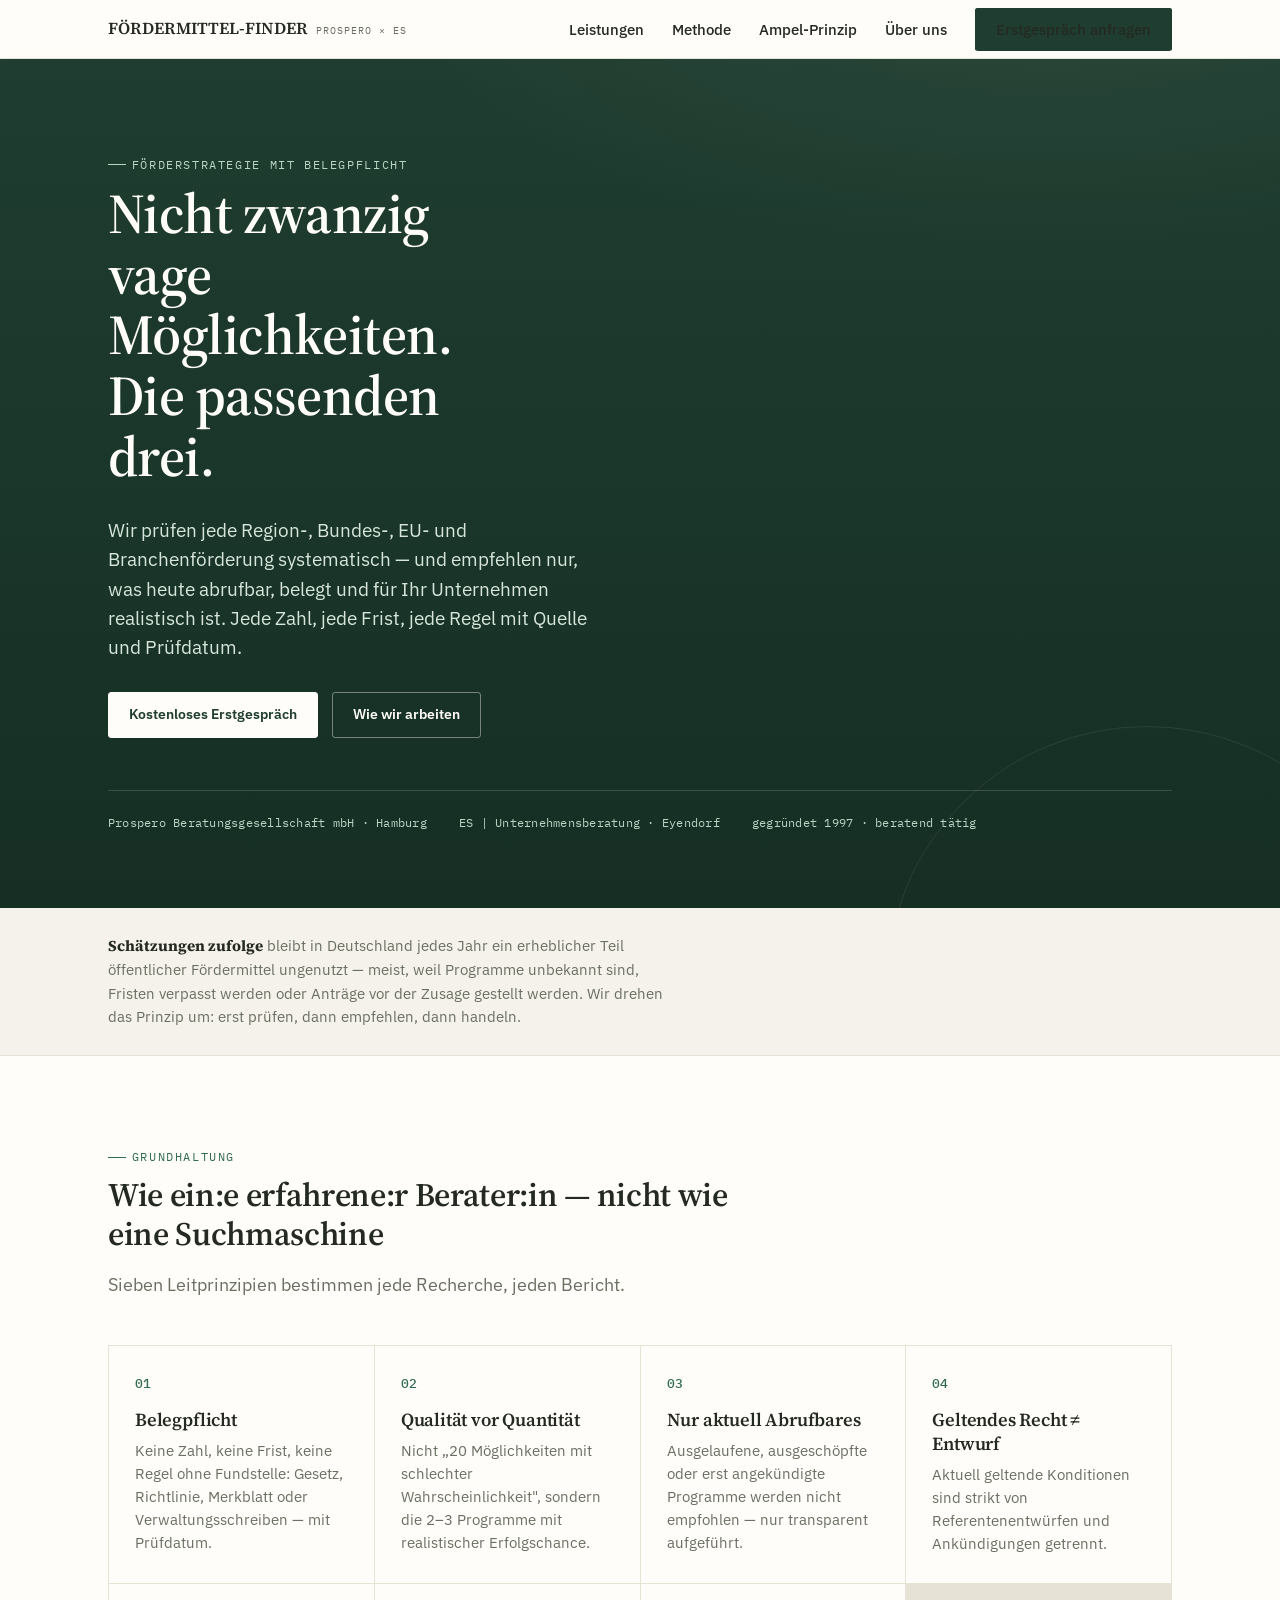
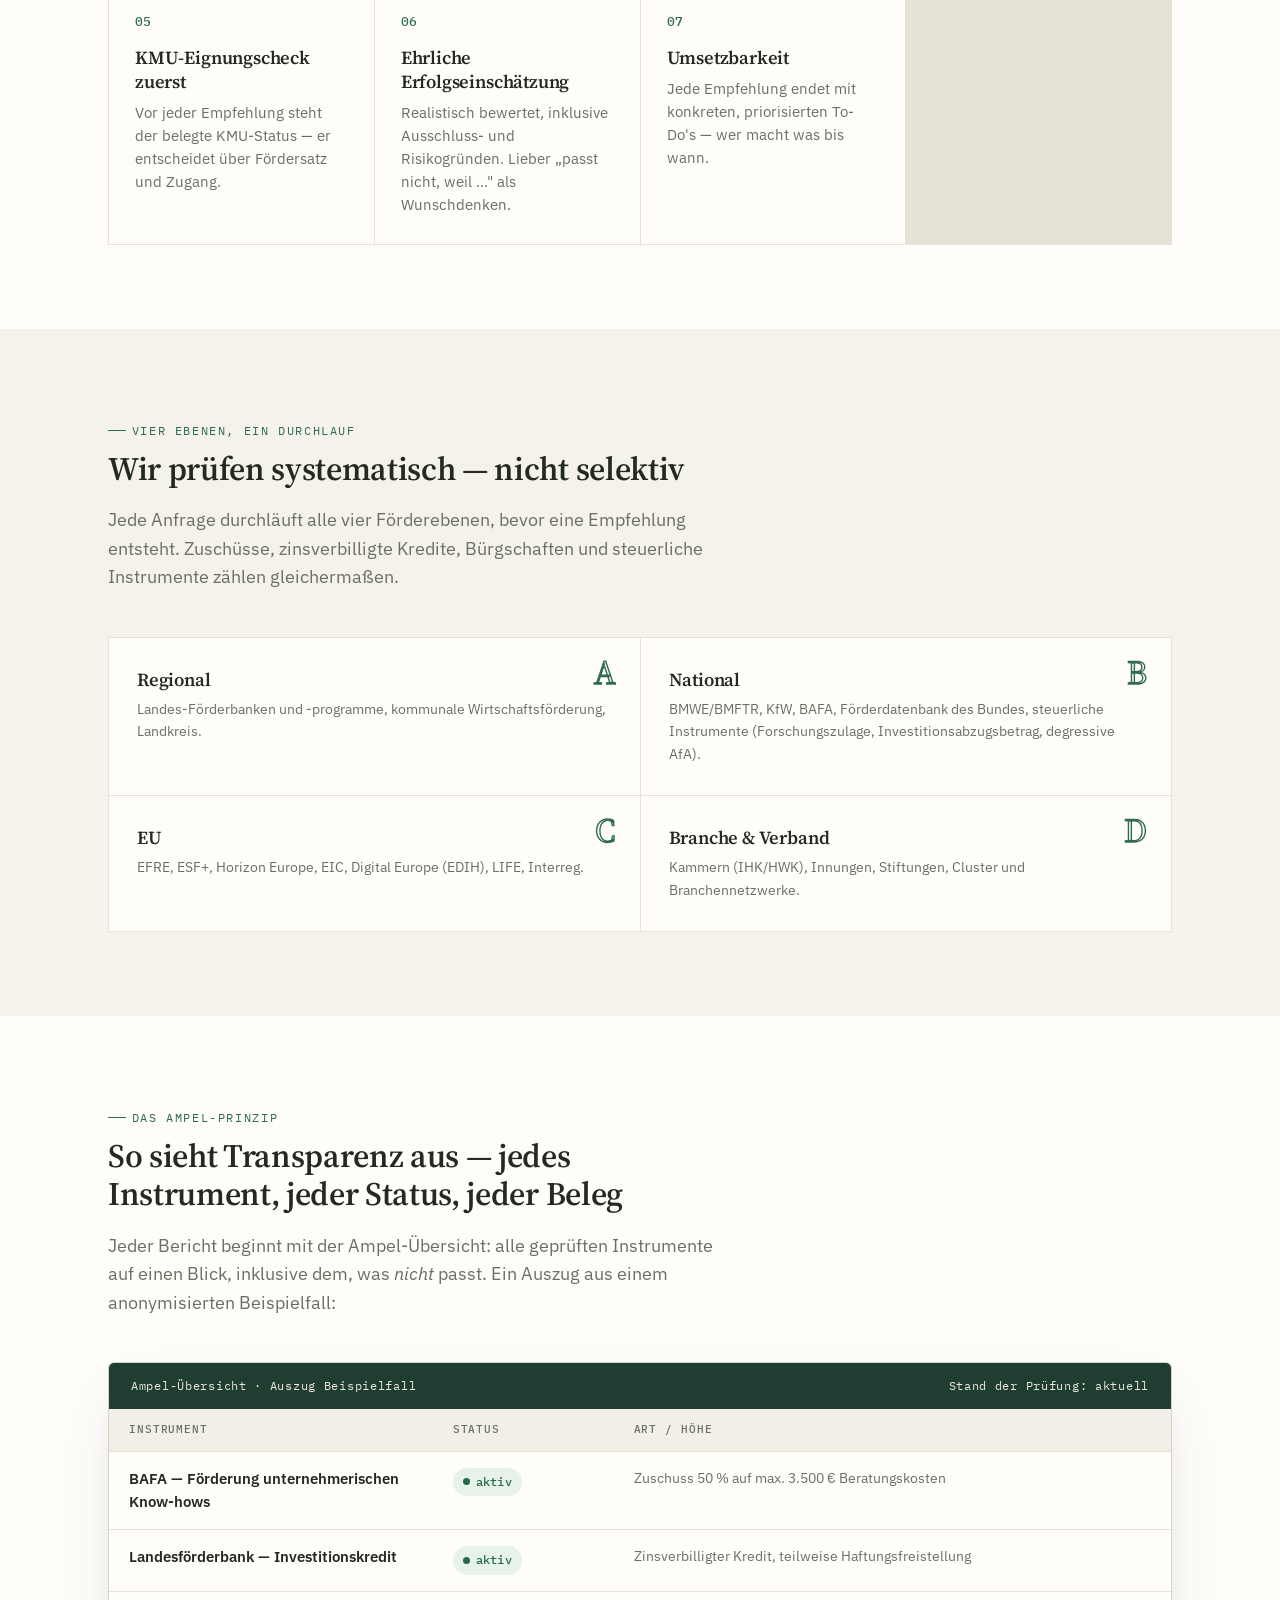
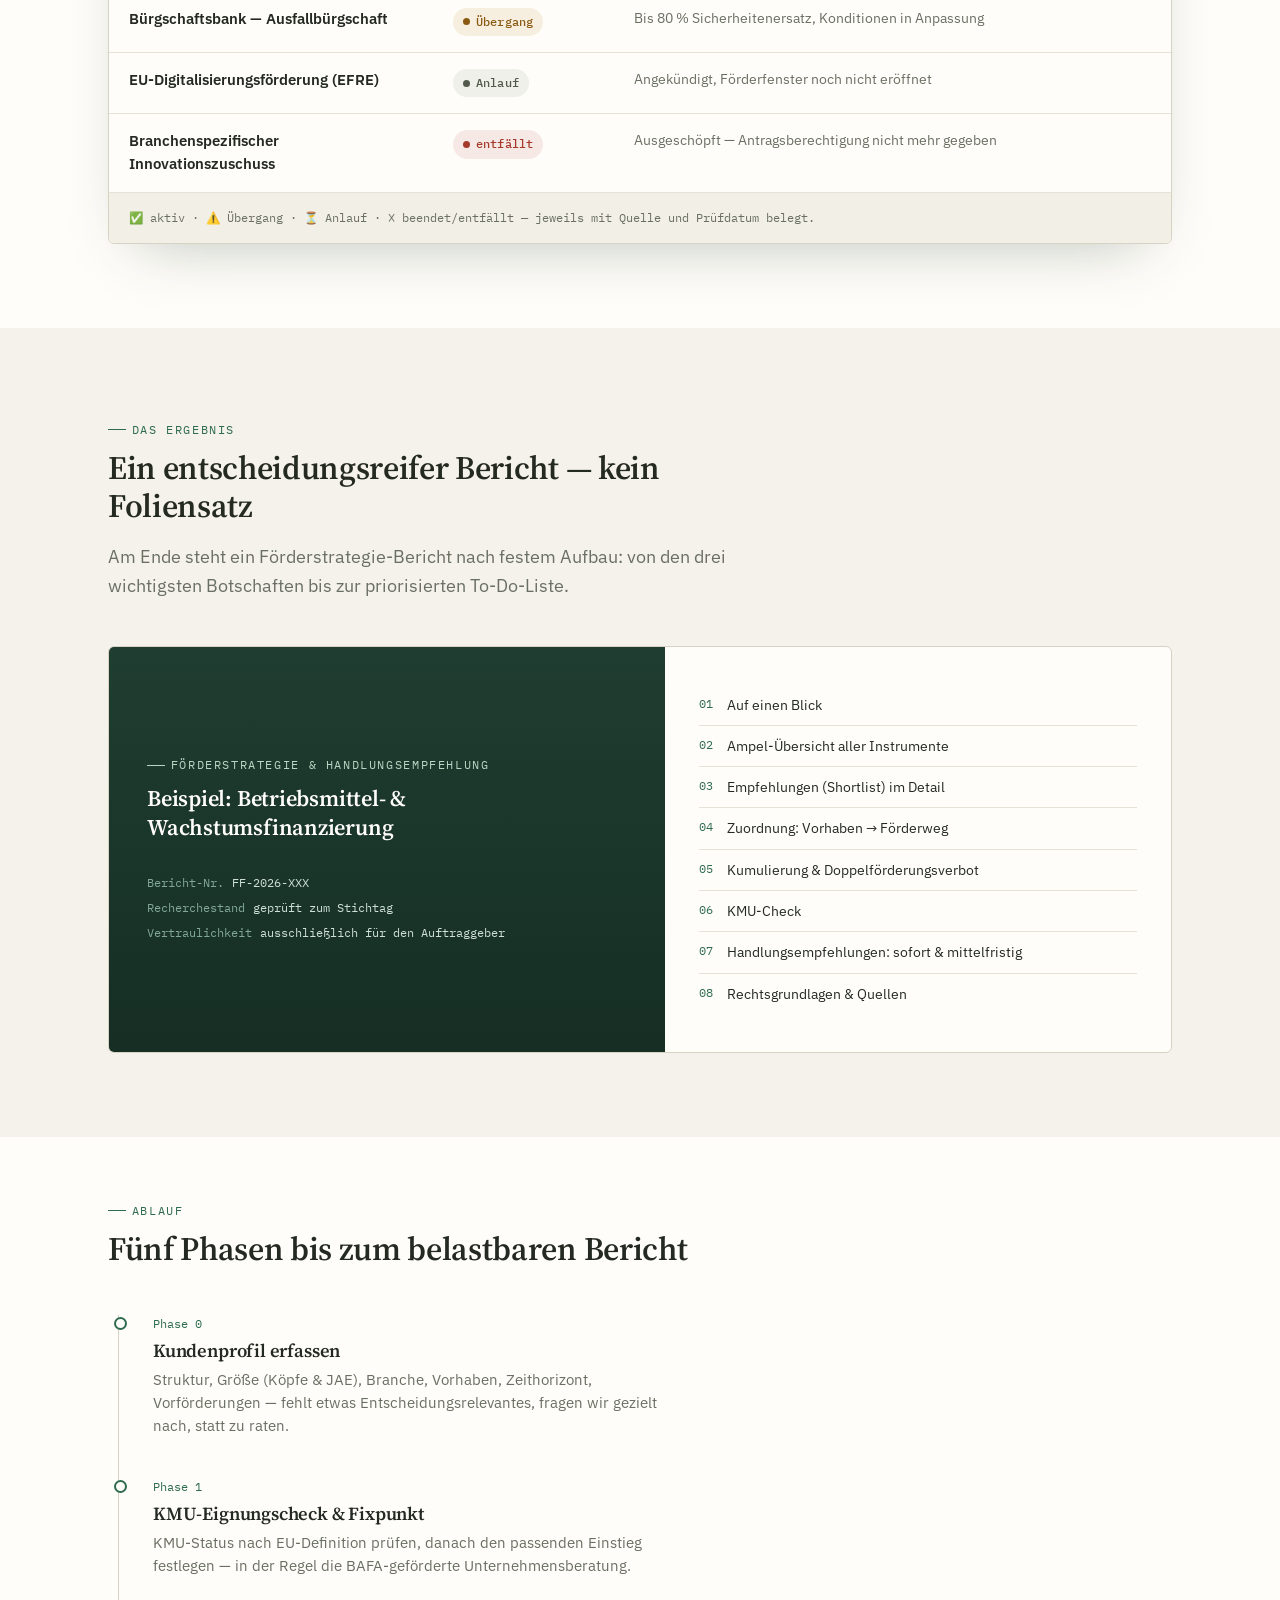
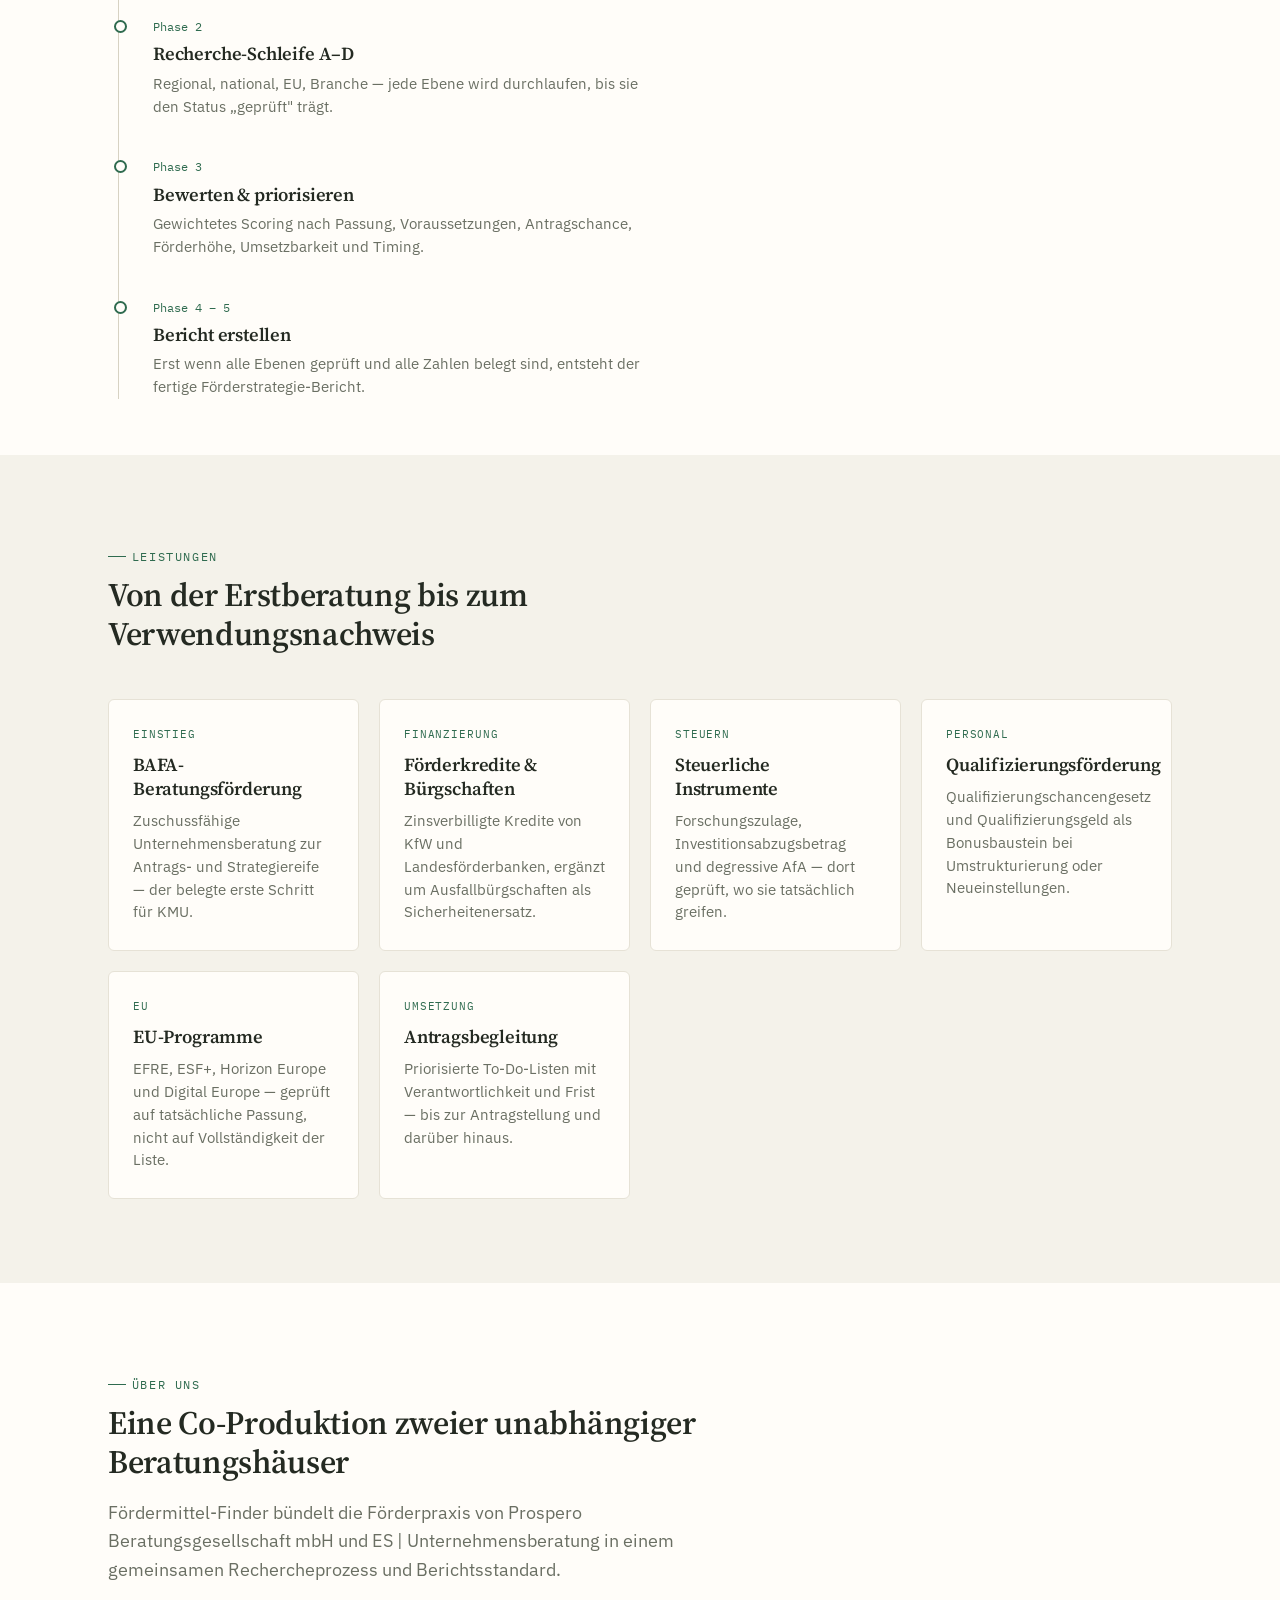
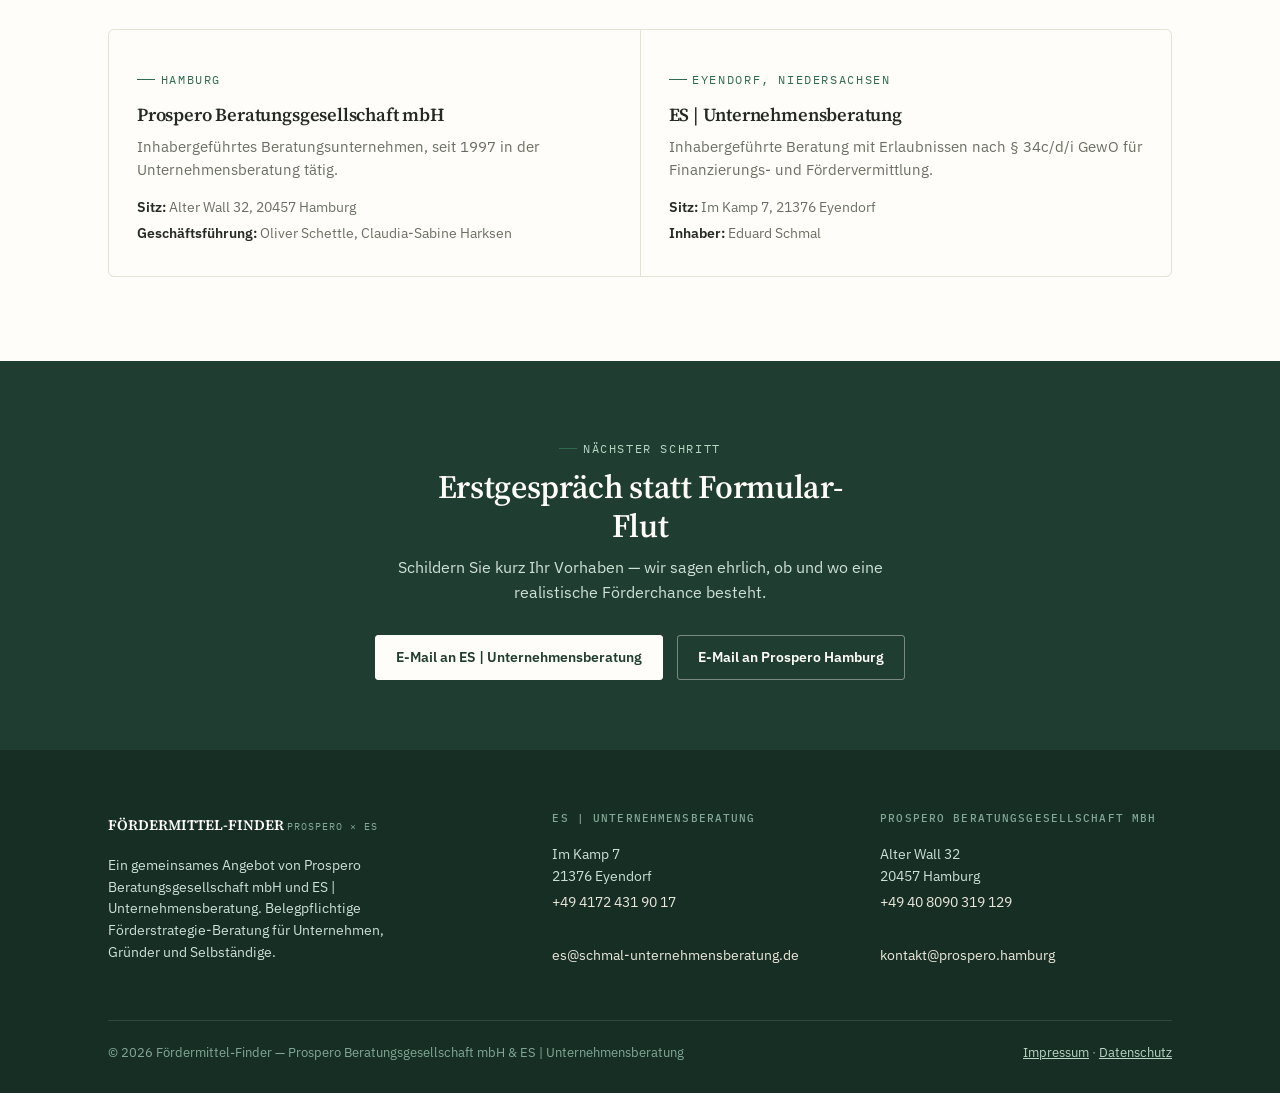
==== index.html @ d43caa78 "Homepage-Entwurf hinzufügen (index, impressum, datenschutz) Statische Seite im Grün-Creme-Look der B" ====
<!doctype html>
<html lang="de">
<head>
<meta charset="utf-8">
<meta name="viewport" content="width=device-width, initial-scale=1">
<title>Fördermittel-Finder — Nicht zwanzig vage Möglichkeiten. Die passenden drei.</title>
<meta name="description" content="Fördermittel-Finder: belegpflichtige Förderstrategie-Beratung für Unternehmen, Gründer und Selbständige. Ein gemeinsames Angebot von Prospero Beratungsgesellschaft mbH und ES | Unternehmensberatung.">
<link rel="stylesheet" href="styles.css">
</head>
<body>

<header class="site">
  <nav class="nav">
    <a class="brand" href="#top">FÖRDERMITTEL-FINDER <small>Prospero × ES</small></a>
    <input type="checkbox" id="navcheck">
    <label class="navtoggle" for="navcheck" aria-label="Menü öffnen"><span></span></label>
    <ul class="navlinks">
      <li><a href="#leistungen">Leistungen</a></li>
      <li><a href="#methode">Methode</a></li>
      <li><a href="#ampel">Ampel-Prinzip</a></li>
      <li><a href="#kooperation">Über uns</a></li>
      <li><a class="cta" href="#kontakt">Erstgespräch anfragen</a></li>
    </ul>
  </nav>
</header>

<main id="top">

  <section class="hero">
    <div class="wrap">
      <span class="eyebrow">Förderstrategie mit Belegpflicht</span>
      <h1>Nicht zwanzig vage Möglichkeiten. Die passenden drei.</h1>
      <p class="lede">Wir prüfen jede Region-, Bundes-, EU- und Branchenförderung systematisch —
        und empfehlen nur, was heute abrufbar, belegt und für Ihr Unternehmen realistisch ist.
        Jede Zahl, jede Frist, jede Regel mit Quelle und Prüfdatum.</p>
      <div class="hero-ctas">
        <a class="cta light" href="#kontakt">Kostenloses Erstgespräch</a>
        <a class="cta outline" href="#methode">Wie wir arbeiten</a>
      </div>
      <div class="hero-provenance">
        <span>Prospero Beratungsgesellschaft mbH · Hamburg</span>
        <span>ES | Unternehmensberatung · Eyendorf</span>
        <span>gegründet 1997 · beratend tätig</span>
      </div>
    </div>
  </section>

  <div class="statstrip">
    <div class="wrap">
      <p><strong>Schätzungen zufolge</strong> bleibt in Deutschland jedes Jahr ein erheblicher Teil
        öffentlicher Fördermittel ungenutzt — meist, weil Programme unbekannt sind, Fristen verpasst
        werden oder Anträge vor der Zusage gestellt werden. Wir drehen das Prinzip um: erst prüfen,
        dann empfehlen, dann handeln.</p>
    </div>
  </div>

  <!-- ===== Methode / Belegpflicht-Prinzipien ===== -->
  <section id="methode">
    <div class="wrap">
      <div class="section-head reveal">
        <span class="eyebrow">Grundhaltung</span>
        <h2>Wie ein:e erfahrene:r Berater:in — nicht wie eine Suchmaschine</h2>
        <p class="lede">Sieben Leitprinzipien bestimmen jede Recherche, jeden Bericht.</p>
      </div>
      <div class="principles reveal">
        <div class="principle">
          <span class="num">01</span>
          <h3>Belegpflicht</h3>
          <p>Keine Zahl, keine Frist, keine Regel ohne Fundstelle: Gesetz, Richtlinie, Merkblatt
            oder Verwaltungsschreiben — mit Prüfdatum.</p>
        </div>
        <div class="principle">
          <span class="num">02</span>
          <h3>Qualität vor Quantität</h3>
          <p>Nicht „20 Möglichkeiten mit schlechter Wahrscheinlichkeit", sondern die 2–3 Programme
            mit realistischer Erfolgschance.</p>
        </div>
        <div class="principle">
          <span class="num">03</span>
          <h3>Nur aktuell Abrufbares</h3>
          <p>Ausgelaufene, ausgeschöpfte oder erst angekündigte Programme werden nicht empfohlen —
            nur transparent aufgeführt.</p>
        </div>
        <div class="principle">
          <span class="num">04</span>
          <h3>Geltendes Recht ≠ Entwurf</h3>
          <p>Aktuell geltende Konditionen sind strikt von Referentenentwürfen und Ankündigungen
            getrennt.</p>
        </div>
        <div class="principle">
          <span class="num">05</span>
          <h3>KMU-Eignungscheck zuerst</h3>
          <p>Vor jeder Empfehlung steht der belegte KMU-Status — er entscheidet über Fördersatz
            und Zugang.</p>
        </div>
        <div class="principle">
          <span class="num">06</span>
          <h3>Ehrliche Erfolgseinschätzung</h3>
          <p>Realistisch bewertet, inklusive Ausschluss- und Risikogründen. Lieber „passt nicht,
            weil …" als Wunschdenken.</p>
        </div>
        <div class="principle">
          <span class="num">07</span>
          <h3>Umsetzbarkeit</h3>
          <p>Jede Empfehlung endet mit konkreten, priorisierten To-Do's — wer macht was bis wann.</p>
        </div>
      </div>
    </div>
  </section>

  <!-- ===== Förderebenen ===== -->
  <section class="alt">
    <div class="wrap">
      <div class="section-head reveal">
        <span class="eyebrow">Vier Ebenen, ein Durchlauf</span>
        <h2>Wir prüfen systematisch — nicht selektiv</h2>
        <p class="lede">Jede Anfrage durchläuft alle vier Förderebenen, bevor eine Empfehlung
          entsteht. Zuschüsse, zinsverbilligte Kredite, Bürgschaften und steuerliche Instrumente
          zählen gleichermaßen.</p>
      </div>
      <div class="ebenen reveal">
        <div class="ebene">
          <span class="letter">A</span>
          <h3>Regional</h3>
          <p>Landes-Förderbanken und -programme, kommunale Wirtschaftsförderung, Landkreis.</p>
        </div>
        <div class="ebene">
          <span class="letter">B</span>
          <h3>National</h3>
          <p>BMWE/BMFTR, KfW, BAFA, Förderdatenbank des Bundes, steuerliche Instrumente
            (Forschungszulage, Investitionsabzugsbetrag, degressive AfA).</p>
        </div>
        <div class="ebene">
          <span class="letter">C</span>
          <h3>EU</h3>
          <p>EFRE, ESF+, Horizon Europe, EIC, Digital Europe (EDIH), LIFE, Interreg.</p>
        </div>
        <div class="ebene">
          <span class="letter">D</span>
          <h3>Branche &amp; Verband</h3>
          <p>Kammern (IHK/HWK), Innungen, Stiftungen, Cluster und Branchennetzwerke.</p>
        </div>
      </div>
    </div>
  </section>

  <!-- ===== Ampel-Prinzip (Signature) ===== -->
  <section id="ampel">
    <div class="wrap">
      <div class="section-head reveal">
        <span class="eyebrow">Das Ampel-Prinzip</span>
        <h2>So sieht Transparenz aus — jedes Instrument, jeder Status, jeder Beleg</h2>
        <p class="lede">Jeder Bericht beginnt mit der Ampel-Übersicht: alle geprüften Instrumente
          auf einen Blick, inklusive dem, was <em>nicht</em> passt. Ein Auszug aus einem
          anonymisierten Beispielfall:</p>
      </div>

      <div class="ampel-frame reveal">
        <div class="ampel-bar">
          <span>Ampel-Übersicht · Auszug Beispielfall</span>
          <span>Stand der Prüfung: aktuell</span>
        </div>
        <table class="ampel">
          <thead>
            <tr><th>Instrument</th><th>Status</th><th>Art / Höhe</th></tr>
          </thead>
          <tbody>
            <tr>
              <td class="instr">BAFA — Förderung unternehmerischen Know-hows</td>
              <td><span class="status ok">aktiv</span></td>
              <td class="art">Zuschuss 50 % auf max. 3.500 € Beratungskosten</td>
            </tr>
            <tr>
              <td class="instr">Landesförderbank — Investitionskredit</td>
              <td><span class="status ok">aktiv</span></td>
              <td class="art">Zinsverbilligter Kredit, teilweise Haftungsfreistellung</td>
            </tr>
            <tr>
              <td class="instr">Bürgschaftsbank — Ausfallbürgschaft</td>
              <td><span class="status warn">Übergang</span></td>
              <td class="art">Bis 80 % Sicherheitenersatz, Konditionen in Anpassung</td>
            </tr>
            <tr>
              <td class="instr">EU-Digitalisierungsförderung (EFRE)</td>
              <td><span class="status wait">Anlauf</span></td>
              <td class="art">Angekündigt, Förderfenster noch nicht eröffnet</td>
            </tr>
            <tr>
              <td class="instr">Branchenspezifischer Innovationszuschuss</td>
              <td><span class="status no">entfällt</span></td>
              <td class="art">Ausgeschöpft — Antragsberechtigung nicht mehr gegeben</td>
            </tr>
          </tbody>
        </table>
        <div class="ampel-foot">✅ aktiv · ⚠️ Übergang · ⏳ Anlauf · ❌ beendet/entfällt — jeweils mit Quelle und Prüfdatum belegt.</div>
      </div>
    </div>
  </section>

  <!-- ===== Bericht Preview ===== -->
  <section class="alt">
    <div class="wrap">
      <div class="section-head reveal">
        <span class="eyebrow">Das Ergebnis</span>
        <h2>Ein entscheidungsreifer Bericht — kein Foliensatz</h2>
        <p class="lede">Am Ende steht ein Förderstrategie-Bericht nach festem Aufbau: von den drei
          wichtigsten Botschaften bis zur priorisierten To-Do-Liste.</p>
      </div>
      <div class="report-preview reveal">
        <div class="report-deckblatt">
          <span class="eyebrow">Förderstrategie &amp; Handlungsempfehlung</span>
          <h3>Beispiel: Betriebsmittel- &amp; Wachstumsfinanzierung</h3>
          <div class="report-meta">
            <div><span>Bericht-Nr.</span>FF-2026-XXX</div>
            <div><span>Recherchestand</span>geprüft zum Stichtag</div>
            <div><span>Vertraulichkeit</span>ausschließlich für den Auftraggeber</div>
          </div>
        </div>
        <div class="report-toc">
          <ol>
            <li>Auf einen Blick</li>
            <li>Ampel-Übersicht aller Instrumente</li>
            <li>Empfehlungen (Shortlist) im Detail</li>
            <li>Zuordnung: Vorhaben → Förderweg</li>
            <li>Kumulierung &amp; Doppelförderungsverbot</li>
            <li>KMU-Check</li>
            <li>Handlungsempfehlungen: sofort &amp; mittelfristig</li>
            <li>Rechtsgrundlagen &amp; Quellen</li>
          </ol>
        </div>
      </div>
    </div>
  </section>

  <!-- ===== Prozess ===== -->
  <section class="tight">
    <div class="wrap">
      <div class="section-head reveal">
        <span class="eyebrow">Ablauf</span>
        <h2>Fünf Phasen bis zum belastbaren Bericht</h2>
      </div>
      <div class="timeline reveal">
        <div class="tl-step">
          <span class="num">Phase 0</span>
          <h3>Kundenprofil erfassen</h3>
          <p>Struktur, Größe (Köpfe &amp; JAE), Branche, Vorhaben, Zeithorizont, Vorförderungen —
            fehlt etwas Entscheidungsrelevantes, fragen wir gezielt nach, statt zu raten.</p>
        </div>
        <div class="tl-step">
          <span class="num">Phase 1</span>
          <h3>KMU-Eignungscheck &amp; Fixpunkt</h3>
          <p>KMU-Status nach EU-Definition prüfen, danach den passenden Einstieg festlegen —
            in der Regel die BAFA-geförderte Unternehmensberatung.</p>
        </div>
        <div class="tl-step">
          <span class="num">Phase 2</span>
          <h3>Recherche-Schleife A–D</h3>
          <p>Regional, national, EU, Branche — jede Ebene wird durchlaufen, bis sie den Status
            „geprüft" trägt.</p>
        </div>
        <div class="tl-step">
          <span class="num">Phase 3</span>
          <h3>Bewerten &amp; priorisieren</h3>
          <p>Gewichtetes Scoring nach Passung, Voraussetzungen, Antragschance, Förderhöhe,
            Umsetzbarkeit und Timing.</p>
        </div>
        <div class="tl-step">
          <span class="num">Phase 4 – 5</span>
          <h3>Bericht erstellen</h3>
          <p>Erst wenn alle Ebenen geprüft und alle Zahlen belegt sind, entsteht der fertige
            Förderstrategie-Bericht.</p>
        </div>
      </div>
    </div>
  </section>

  <!-- ===== Leistungen ===== -->
  <section id="leistungen" class="alt">
    <div class="wrap">
      <div class="section-head reveal">
        <span class="eyebrow">Leistungen</span>
        <h2>Von der Erstberatung bis zum Verwendungsnachweis</h2>
      </div>
      <div class="cards reveal">
        <div class="card">
          <span class="tag">Einstieg</span>
          <h3>BAFA-Beratungsförderung</h3>
          <p>Zuschussfähige Unternehmensberatung zur Antrags- und Strategiereife — der belegte
            erste Schritt für KMU.</p>
        </div>
        <div class="card">
          <span class="tag">Finanzierung</span>
          <h3>Förderkredite &amp; Bürgschaften</h3>
          <p>Zinsverbilligte Kredite von KfW und Landesförderbanken, ergänzt um Ausfallbürgschaften
            als Sicherheitenersatz.</p>
        </div>
        <div class="card">
          <span class="tag">Steuern</span>
          <h3>Steuerliche Instrumente</h3>
          <p>Forschungszulage, Investitionsabzugsbetrag und degressive AfA — dort geprüft, wo sie
            tatsächlich greifen.</p>
        </div>
        <div class="card">
          <span class="tag">Personal</span>
          <h3>Qualifizierungsförderung</h3>
          <p>Qualifizierungschancengesetz und Qualifizierungsgeld als Bonusbaustein bei
            Umstrukturierung oder Neueinstellungen.</p>
        </div>
        <div class="card">
          <span class="tag">EU</span>
          <h3>EU-Programme</h3>
          <p>EFRE, ESF+, Horizon Europe und Digital Europe — geprüft auf tatsächliche Passung,
            nicht auf Vollständigkeit der Liste.</p>
        </div>
        <div class="card">
          <span class="tag">Umsetzung</span>
          <h3>Antragsbegleitung</h3>
          <p>Priorisierte To-Do-Listen mit Verantwortlichkeit und Frist — bis zur Antragstellung
            und darüber hinaus.</p>
        </div>
      </div>
    </div>
  </section>

  <!-- ===== Kooperation ===== -->
  <section id="kooperation">
    <div class="wrap">
      <div class="section-head reveal">
        <span class="eyebrow">Über uns</span>
        <h2>Eine Co-Produktion zweier unabhängiger Beratungshäuser</h2>
        <p class="lede">Fördermittel-Finder bündelt die Förderpraxis von Prospero
          Beratungsgesellschaft mbH und ES | Unternehmensberatung in einem gemeinsamen
          Rechercheprozess und Berichtsstandard.</p>
      </div>
      <div class="partners reveal">
        <div class="partner">
          <span class="eyebrow">Hamburg</span>
          <h3>Prospero Beratungsgesellschaft mbH</h3>
          <p>Inhabergeführtes Beratungsunternehmen, seit 1997 in der Unternehmensberatung tätig.</p>
          <dl>
            <div><dt>Sitz:</dt> <dd>Alter Wall 32, 20457 Hamburg</dd></div>
            <div><dt>Geschäftsführung:</dt> <dd>Oliver Schettle, Claudia-Sabine Harksen</dd></div>
          </dl>
        </div>
        <div class="partner">
          <span class="eyebrow">Eyendorf, Niedersachsen</span>
          <h3>ES | Unternehmensberatung</h3>
          <p>Inhabergeführte Beratung mit Erlaubnissen nach § 34c/d/i GewO für
            Finanzierungs- und Fördervermittlung.</p>
          <dl>
            <div><dt>Sitz:</dt> <dd>Im Kamp 7, 21376 Eyendorf</dd></div>
            <div><dt>Inhaber:</dt> <dd>Eduard Schmal</dd></div>
          </dl>
        </div>
      </div>
    </div>
  </section>

  <section class="ctaband" id="kontakt">
    <div class="wrap">
      <span class="eyebrow" style="color:#B9D6C4">Nächster Schritt</span>
      <h2>Erstgespräch statt Formular-Flut</h2>
      <p>Schildern Sie kurz Ihr Vorhaben — wir sagen ehrlich, ob und wo eine realistische
        Förderchance besteht.</p>
      <div class="hero-ctas">
        <a class="cta light" href="mailto:es@schmal-unternehmensberatung.de">E-Mail an ES | Unternehmensberatung</a>
        <a class="cta outline" href="mailto:kontakt@prospero.hamburg">E-Mail an Prospero Hamburg</a>
      </div>
    </div>
  </section>

</main>

<footer class="site">
  <div class="wrap">
    <div class="footgrid">
      <div>
        <a class="brand" href="#top">FÖRDERMITTEL-FINDER <small>Prospero × ES</small></a>
        <p style="margin-top:14px; max-width:38ch">Ein gemeinsames Angebot von Prospero
          Beratungsgesellschaft mbH und ES | Unternehmensberatung. Belegpflichtige
          Förderstrategie-Beratung für Unternehmen, Gründer und Selbständige.</p>
      </div>
      <div>
        <h4>ES | Unternehmensberatung</h4>
        <address>
          Im Kamp 7<br>21376 Eyendorf<br>
          <a href="tel:+4941724319017">+49 4172 431 90 17</a><br>
          <a href="mailto:es@schmal-unternehmensberatung.de">es@schmal-unternehmensberatung.de</a>
        </address>
      </div>
      <div>
        <h4>Prospero Beratungsgesellschaft mbH</h4>
        <address>
          Alter Wall 32<br>20457 Hamburg<br>
          <a href="tel:+494080903190129">+49 40 8090 319 129</a><br>
          <a href="mailto:kontakt@prospero.hamburg">kontakt@prospero.hamburg</a>
        </address>
      </div>
    </div>
    <div class="footbottom">
      <span>© <span id="year"></span> Fördermittel-Finder — Prospero Beratungsgesellschaft mbH &amp; ES | Unternehmensberatung</span>
      <span><a href="impressum.html">Impressum</a> · <a href="datenschutz.html">Datenschutz</a></span>
    </div>
  </div>
</footer>

<script>
  document.getElementById('year').textContent = new Date().getFullYear();
  const io = new IntersectionObserver((entries)=>{
    entries.forEach(e=>{ if(e.isIntersecting){ e.target.classList.add('in'); io.unobserve(e.target);} });
  }, {threshold:0.12});
  document.querySelectorAll('.reveal').forEach(el=>io.observe(el));
  document.querySelectorAll('.navlinks a').forEach(a=>a.addEventListener('click',()=>{
    document.getElementById('navcheck').checked = false;
  }));
</script>
</body>
</html>
---- styles.css ----
/* Fördermittel-Finder — gemeinsames Angebot von Prospero Beratungsgesellschaft mbH & ES | Unternehmensberatung */

@import url('https://fonts.googleapis.com/css2?family=Source+Serif+4:opsz,wght@8..60,400;8..60,500;8..60,600;8..60,700&family=IBM+Plex+Sans:wght@400;500;600&family=IBM+Plex+Mono:wght@400;500&display=swap');

:root{
  --hero:#1F3D30;
  --hero-dark:#162E24;
  --green:#2F6B4F;
  --green-deep:#204A37;
  --ink:#242A22;
  --muted:#6A6F63;
  --cream:#F4F2EA;
  --lightgreen:#E7F1EA;
  --headrow:#F1EFE6;
  --line:#E6E2D6;
  --line-strong:#D7D2C3;
  --white:#FFFDF9;

  --ok-bg:#E6F2EA;    --ok-ink:#256A45;
  --warn-bg:#F6EFDF;  --warn-ink:#8A5A12;
  --wait-bg:#EEF0E9;  --wait-ink:#525A4D;
  --no-bg:#F6E9E5;    --no-ink:#A53A2B;

  --serif:'Source Serif 4', Georgia, serif;
  --sans:'IBM Plex Sans', -apple-system, Segoe UI, sans-serif;
  --mono:'IBM Plex Mono', 'SF Mono', monospace;

  --maxw:1120px;
}

*{box-sizing:border-box}
html{scroll-behavior:smooth}
@media (prefers-reduced-motion: reduce){
  html{scroll-behavior:auto}
  *{animation-duration:0.01ms !important; animation-iteration-count:1 !important; transition-duration:0.01ms !important;}
}

body{
  margin:0;
  font-family:var(--sans);
  color:var(--ink);
  background:var(--white);
  -webkit-font-smoothing:antialiased;
  line-height:1.55;
}

a{color:var(--green-deep)}
a:focus-visible, button:focus-visible, input:focus-visible, textarea:focus-visible, summary:focus-visible{
  outline:2px solid var(--green);
  outline-offset:3px;
}

img{max-width:100%; display:block}

.wrap{max-width:var(--maxw); margin:0 auto; padding:0 28px}

h1,h2,h3{font-family:var(--serif); color:var(--ink); font-weight:600; margin:0 0 .5em; letter-spacing:-0.01em}
h1{font-size:clamp(2.1rem, 4.4vw, 3.6rem); line-height:1.08; font-weight:600}
h2{font-size:clamp(1.5rem, 2.6vw, 2.05rem); line-height:1.18}
h3{font-size:1.15rem; line-height:1.3}
p{margin:0 0 1em}
.lede{font-size:1.15rem; color:var(--muted)}

.eyebrow{
  font-family:var(--mono);
  font-size:.72rem;
  letter-spacing:.14em;
  text-transform:uppercase;
  color:var(--green);
  display:inline-flex;
  align-items:center;
  gap:.5em;
  margin-bottom:.9em;
}
.eyebrow::before{content:""; width:18px; height:1px; background:var(--green)}

/* ---------- Header ---------- */
header.site{
  position:sticky; top:0; z-index:40;
  background:rgba(255,253,249,.92);
  backdrop-filter:saturate(140%) blur(6px);
  border-bottom:1px solid var(--line);
}
.nav{
  display:flex; align-items:center; justify-content:space-between;
  padding:16px 28px;
  max-width:var(--maxw); margin:0 auto;
}
.brand{
  font-family:var(--serif); font-weight:600; font-size:1.05rem;
  color:var(--ink); text-decoration:none;
  display:flex; align-items:baseline; gap:.5em;
}
.brand small{
  font-family:var(--mono); font-size:.62rem; letter-spacing:.1em;
  color:var(--muted); text-transform:uppercase; font-weight:400;
}
.navlinks{display:flex; align-items:center; gap:28px; list-style:none; margin:0; padding:0}
.navlinks a{
  color:var(--ink); text-decoration:none; font-size:.92rem; font-weight:500;
  border-bottom:1px solid transparent;
}
.navlinks a:hover{border-bottom-color:var(--green)}
.cta{
  background:var(--hero); color:var(--white); text-decoration:none;
  font-size:.88rem; font-weight:600; padding:11px 20px; border-radius:3px;
  border:1px solid var(--hero); white-space:nowrap;
  transition:background .15s ease, transform .15s ease;
}
.cta:hover{background:var(--green-deep); transform:translateY(-1px)}
.cta.ghost{background:transparent; color:var(--hero)}
.cta.ghost:hover{background:var(--hero); color:var(--white)}

.navtoggle{display:none}
#navcheck{display:none}

@media (max-width:860px){
  .navlinks{
    position:fixed; inset:64px 0 auto 0; background:var(--white);
    flex-direction:column; align-items:flex-start; gap:0;
    border-bottom:1px solid var(--line);
    transform:translateY(-8px); opacity:0; pointer-events:none;
    transition:opacity .18s ease, transform .18s ease;
  }
  .navlinks a{padding:16px 28px; width:100%; border-bottom:1px solid var(--line)}
  .navlinks .cta{margin:16px 28px}
  #navcheck:checked ~ .navlinks{transform:translateY(0); opacity:1; pointer-events:auto}
  .navtoggle{
    display:block; background:none; border:1px solid var(--line-strong);
    border-radius:3px; padding:8px 11px; cursor:pointer;
  }
  .navtoggle span, .navtoggle span::before, .navtoggle span::after{
    content:""; display:block; width:18px; height:2px; background:var(--ink); position:relative;
  }
  .navtoggle span::before{position:absolute; top:-6px}
  .navtoggle span::after{position:absolute; top:6px}
}
@media (min-width:861px){ .navtoggle{display:none} }

/* ---------- Hero ---------- */
.hero{
  background:
    radial-gradient(1100px 480px at 82% -10%, rgba(255,255,255,.05), transparent 60%),
    linear-gradient(180deg, var(--hero) 0%, var(--hero-dark) 100%);
  color:var(--white);
  padding:88px 0 76px;
  position:relative;
  overflow:hidden;
}
.hero::after{
  content:"";
  position:absolute; inset:auto -10% -40% auto;
  width:520px; height:520px;
  border:1px solid rgba(255,255,255,.08);
  border-radius:50%;
}
.hero .wrap{position:relative}
.hero .eyebrow{color:#B9D6C4}
.hero .eyebrow::before{background:#B9D6C4}
.hero h1{color:var(--white); max-width:15ch}
.hero .lede{color:#D7E6DB; max-width:46ch; font-size:1.18rem}
.hero-ctas{display:flex; gap:14px; margin-top:30px; flex-wrap:wrap}
.hero-ctas .cta.light{background:var(--white); color:var(--hero); border-color:var(--white)}
.hero-ctas .cta.light:hover{background:#EFEAE0}
.hero-ctas .cta.outline{background:transparent; color:var(--white); border-color:rgba(255,255,255,.4)}
.hero-ctas .cta.outline:hover{background:rgba(255,255,255,.08)}

.hero-provenance{
  margin-top:52px; padding-top:22px; border-top:1px solid rgba(255,255,255,.16);
  display:flex; gap:32px; flex-wrap:wrap; align-items:center;
  font-family:var(--mono); font-size:.78rem; color:#B9D6C4; letter-spacing:.02em;
}

/* stat strip */
.statstrip{
  background:var(--cream); border-bottom:1px solid var(--line);
  padding:26px 0;
}
.statstrip .wrap{display:flex; gap:40px; flex-wrap:wrap; align-items:baseline}
.statstrip p{margin:0; color:var(--muted); font-size:.95rem; max-width:62ch}
.statstrip strong{color:var(--ink); font-family:var(--serif)}

/* ---------- Section shell ---------- */
section{padding:84px 0}
section.tight{padding:56px 0}
.section-head{max-width:62ch; margin-bottom:46px}
.alt{background:var(--cream)}

/* ---------- Principles (numbered loop) ---------- */
.principles{
  display:grid; grid-template-columns:repeat(auto-fit, minmax(220px,1fr));
  gap:1px; background:var(--line); border:1px solid var(--line);
}
.principle{background:var(--white); padding:28px 26px}
.principle .num{
  font-family:var(--mono); color:var(--green); font-size:.8rem; font-weight:500;
  display:block; margin-bottom:14px;
}
.principle h3{margin-bottom:.4em}
.principle p{color:var(--muted); font-size:.93rem; margin:0}

/* ---------- Förderebenen grid ---------- */
.ebenen{display:grid; grid-template-columns:repeat(2,1fr); gap:1px; background:var(--line); border:1px solid var(--line)}
.ebene{background:var(--white); padding:30px 28px; position:relative}
.ebene .letter{
  font-family:var(--serif); font-size:2.1rem; color:var(--lightgreen);
  -webkit-text-stroke:1.4px var(--green); color:transparent;
  position:absolute; top:18px; right:24px; line-height:1;
}
.ebene h3{margin-bottom:.35em}
.ebene p{color:var(--muted); font-size:.9rem; margin:0}
@media (max-width:700px){ .ebenen{grid-template-columns:1fr} }

/* ---------- Ampel (signature) ---------- */
.ampel-frame{
  border:1px solid var(--line-strong); border-radius:6px; overflow:hidden;
  background:var(--white); box-shadow:0 24px 60px -30px rgba(31,61,48,.35);
}
.ampel-bar{
  background:var(--hero); color:#EDE8DC; padding:14px 22px;
  display:flex; justify-content:space-between; align-items:center; flex-wrap:wrap; gap:8px;
  font-family:var(--mono); font-size:.74rem; letter-spacing:.06em;
}
table.ampel{width:100%; border-collapse:collapse; font-size:.92rem}
table.ampel th{
  text-align:left; background:var(--headrow); color:var(--muted);
  font-family:var(--mono); font-size:.7rem; letter-spacing:.08em; text-transform:uppercase;
  padding:12px 20px; font-weight:500; border-bottom:1px solid var(--line);
}
table.ampel td{padding:16px 20px; border-bottom:1px solid var(--line); vertical-align:top}
table.ampel tr:last-child td{border-bottom:none}
table.ampel td.instr{font-weight:600; max-width:26ch}
table.ampel td.art{color:var(--muted); font-size:.88rem}
.status{
  display:inline-flex; align-items:center; gap:.5em;
  font-family:var(--mono); font-size:.74rem; font-weight:500; letter-spacing:.02em;
  padding:5px 10px; border-radius:20px; white-space:nowrap;
}
.status::before{content:""; width:7px; height:7px; border-radius:50%}
.status.ok{background:var(--ok-bg); color:var(--ok-ink)} .status.ok::before{background:var(--ok-ink)}
.status.warn{background:var(--warn-bg); color:var(--warn-ink)} .status.warn::before{background:var(--warn-ink)}
.status.wait{background:var(--wait-bg); color:var(--wait-ink)} .status.wait::before{background:var(--wait-ink)}
.status.no{background:var(--no-bg); color:var(--no-ink)} .status.no::before{background:var(--no-ink)}
.ampel-foot{
  padding:16px 20px; background:var(--headrow); border-top:1px solid var(--line);
  font-family:var(--mono); font-size:.72rem; color:var(--muted);
}
@media (max-width:700px){
  table.ampel, table.ampel thead, table.ampel tbody, table.ampel th, table.ampel td, table.ampel tr{display:block}
  table.ampel thead{display:none}
  table.ampel tr{border-bottom:1px solid var(--line); padding:14px 20px}
  table.ampel td{border:none; padding:4px 0}
  table.ampel td.instr{font-size:1rem}
}

/* ---------- Leistungen cards ---------- */
.cards{display:grid; grid-template-columns:repeat(auto-fit,minmax(240px,1fr)); gap:20px}
.card{
  border:1px solid var(--line); border-radius:6px; padding:26px 24px;
  background:var(--white); transition:border-color .15s ease, transform .15s ease;
}
.card:hover{border-color:var(--green); transform:translateY(-2px)}
.card h3{margin-bottom:.5em}
.card p{color:var(--muted); font-size:.92rem; margin:0}
.card .tag{
  font-family:var(--mono); font-size:.68rem; letter-spacing:.08em; text-transform:uppercase;
  color:var(--green); display:block; margin-bottom:10px;
}

/* ---------- Bericht preview (document mimicry) ---------- */
.report-preview{
  display:grid; grid-template-columns:1.1fr 1fr; gap:0;
  border:1px solid var(--line-strong); border-radius:6px; overflow:hidden;
  background:var(--white);
}
.report-deckblatt{
  background:linear-gradient(180deg, var(--hero) 0%, var(--hero-dark) 100%);
  color:var(--white); padding:44px 38px; display:flex; flex-direction:column; justify-content:center;
}
.report-deckblatt .eyebrow{color:#B9D6C4}
.report-deckblatt .eyebrow::before{background:#B9D6C4}
.report-deckblatt h3{color:var(--white); font-size:1.4rem; margin-bottom:.6em}
.report-meta{font-family:var(--mono); font-size:.76rem; color:#CFE1D6; display:grid; gap:6px; margin-top:18px}
.report-meta span{color:#83A996; margin-right:8px}
.report-toc{padding:38px 34px}
.report-toc ol{margin:0; padding:0; list-style:none; counter-reset:toc}
.report-toc li{
  counter-increment:toc; display:flex; gap:14px; padding:9px 0; border-bottom:1px solid var(--line);
  font-size:.9rem;
}
.report-toc li:last-child{border-bottom:none}
.report-toc li::before{
  content:counter(toc, decimal-leading-zero); font-family:var(--mono); color:var(--green); font-size:.78rem; flex-shrink:0;
}
@media (max-width:760px){ .report-preview{grid-template-columns:1fr} }

/* ---------- Prozess timeline ---------- */
.timeline{border-left:1px solid var(--line-strong); margin-left:10px}
.tl-step{position:relative; padding:0 0 40px 34px}
.tl-step:last-child{padding-bottom:0}
.tl-step::before{
  content:""; position:absolute; left:-5px; top:2px; width:9px; height:9px; border-radius:50%;
  background:var(--white); border:2px solid var(--green);
}
.tl-step .num{font-family:var(--mono); font-size:.74rem; color:var(--green); display:block; margin-bottom:6px}
.tl-step h3{margin-bottom:.35em}
.tl-step p{color:var(--muted); font-size:.92rem; margin:0; max-width:56ch}

/* ---------- Kooperation ---------- */
.partners{display:grid; grid-template-columns:1fr 1fr; gap:1px; background:var(--line); border:1px solid var(--line); border-radius:6px; overflow:hidden}
.partner{background:var(--white); padding:32px 28px}
.partner .eyebrow{margin-bottom:14px}
.partner h3{margin-bottom:.5em}
.partner p{color:var(--muted); font-size:.92rem}
.partner dl{font-size:.86rem; color:var(--muted); margin:16px 0 0; display:grid; gap:4px}
.partner dt{display:inline; font-weight:600; color:var(--ink)}
.partner dd{display:inline; margin:0}
@media (max-width:700px){ .partners{grid-template-columns:1fr} }

/* ---------- CTA band ---------- */
.ctaband{
  background:var(--hero); color:var(--white); text-align:center; padding:70px 0;
}
.ctaband h2{color:var(--white); max-width:26ch; margin:0 auto .3em}
.ctaband p{color:#CFE1D6; max-width:50ch; margin:0 auto 30px}
.ctaband .hero-ctas{justify-content:center}

/* ---------- Footer ---------- */
footer.site{background:var(--hero-dark); color:#B9D6C4; padding:60px 0 30px}
.footgrid{display:grid; grid-template-columns:1.4fr 1fr 1fr; gap:36px; margin-bottom:44px}
.footgrid h4{
  font-family:var(--mono); font-size:.7rem; letter-spacing:.1em; text-transform:uppercase;
  color:#83A996; margin:0 0 16px; font-weight:500;
}
.footgrid p, .footgrid address{color:#CFE1D6; font-size:.88rem; font-style:normal; margin:0 0 6px}
.footgrid a{color:#EDE8DC; text-decoration:none; display:block; padding:4px 0; font-size:.9rem}
.footgrid a:hover{color:var(--white); text-decoration:underline}
footer.site .brand{color:var(--white)}
footer.site .brand small{color:#83A996}
.footbottom{
  border-top:1px solid rgba(255,255,255,.12); padding-top:22px;
  display:flex; justify-content:space-between; flex-wrap:wrap; gap:12px;
  font-size:.8rem; color:#83A996;
}
.footbottom a{color:#B9D6C4}
@media (max-width:760px){ .footgrid{grid-template-columns:1fr} }

/* ---------- Reveal on scroll ---------- */
.reveal{opacity:0; transform:translateY(14px); transition:opacity .5s ease, transform .5s ease}
.reveal.in{opacity:1; transform:none}

/* ---------- Legal pages ---------- */
.legal{padding:64px 0 90px}
.legal .wrap{max-width:800px}
.legal h1{font-size:2rem; margin-bottom:.2em}
.legal .updated{font-family:var(--mono); font-size:.78rem; color:var(--muted); margin-bottom:2.4em}
.legal h2{font-size:1.15rem; margin-top:2.2em; padding-top:.2em; border-top:1px solid var(--line)}
.legal h2:first-of-type{border-top:none; margin-top:0}
.legal h3{font-size:1rem; margin-top:1.4em}
.legal p, .legal li{color:var(--ink); font-size:.96rem}
.legal address{font-style:normal; line-height:1.7}
.legal ul{padding-left:1.2em}
.legal a{word-break:break-word}
.legal .entity{
  background:var(--cream); border:1px solid var(--line); border-radius:6px;
  padding:20px 22px; margin:1em 0 1.6em;
}
.legal .entity h3{margin-top:0}
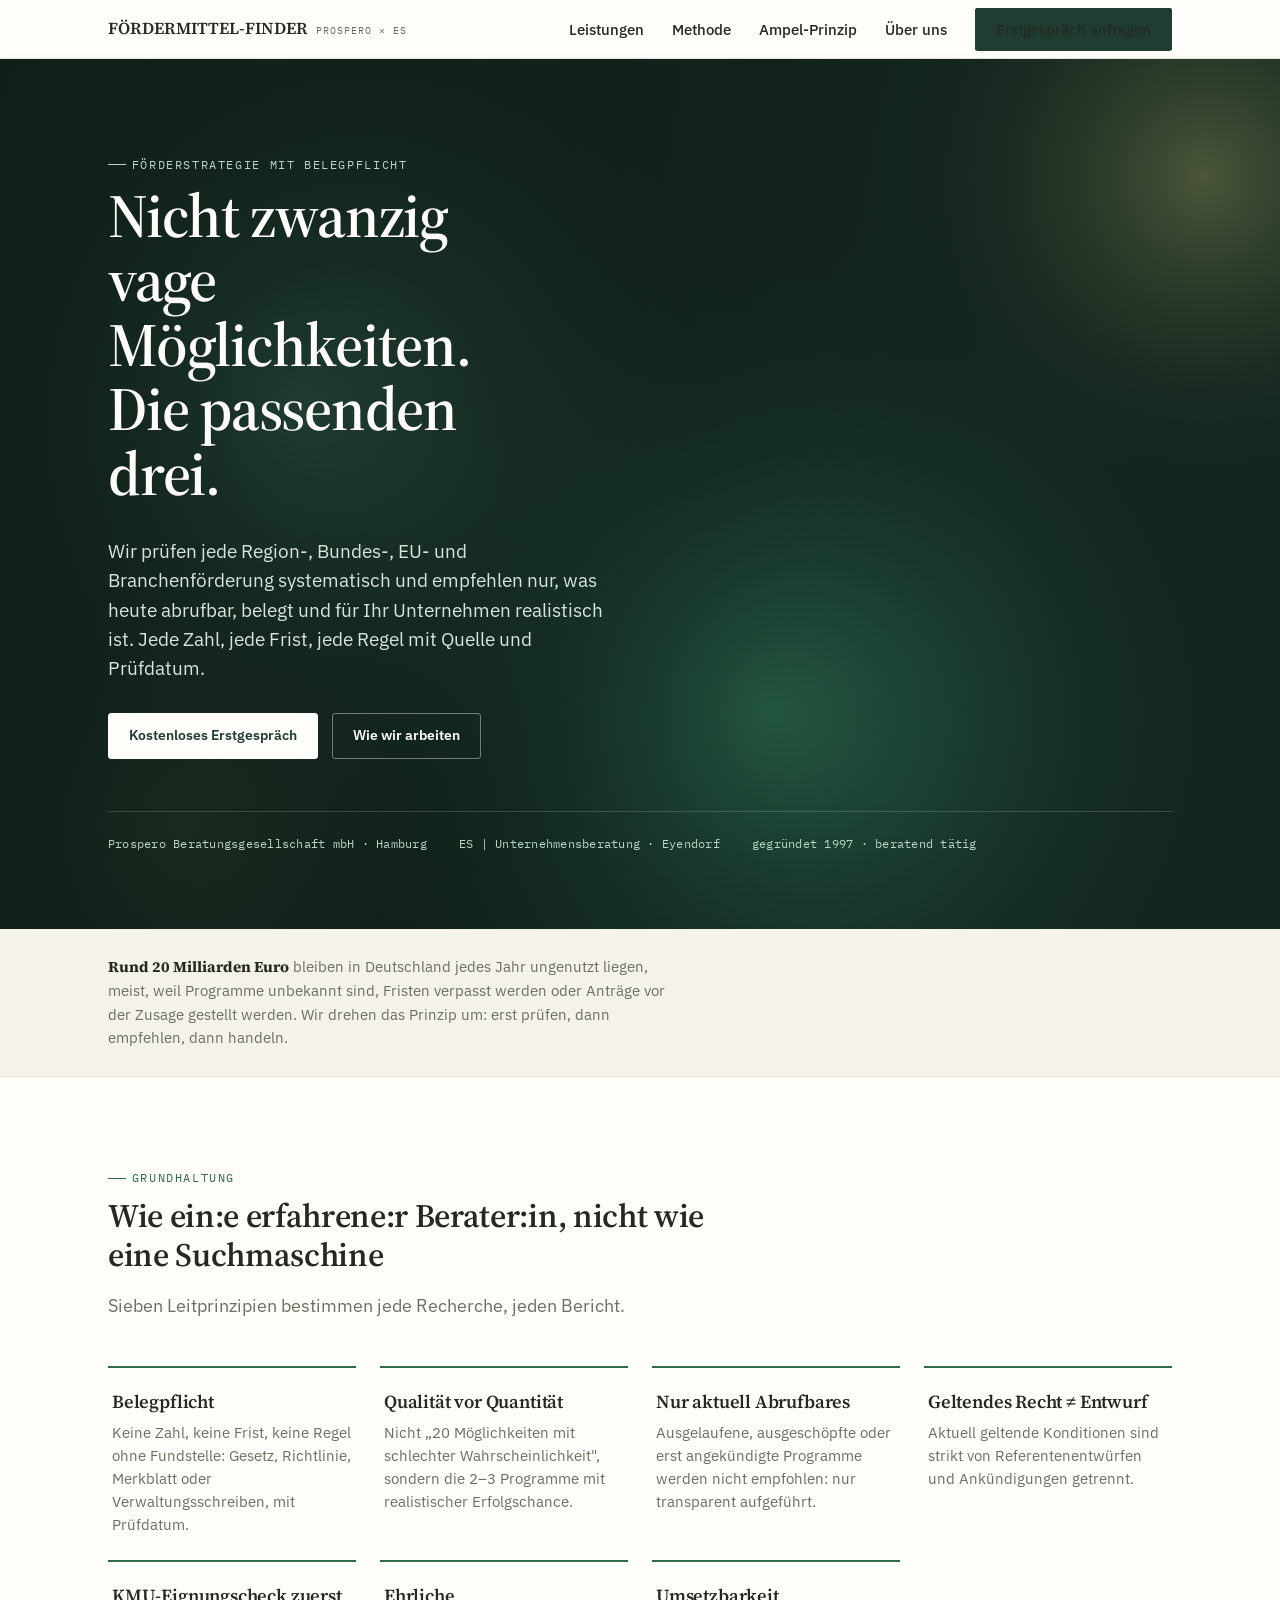
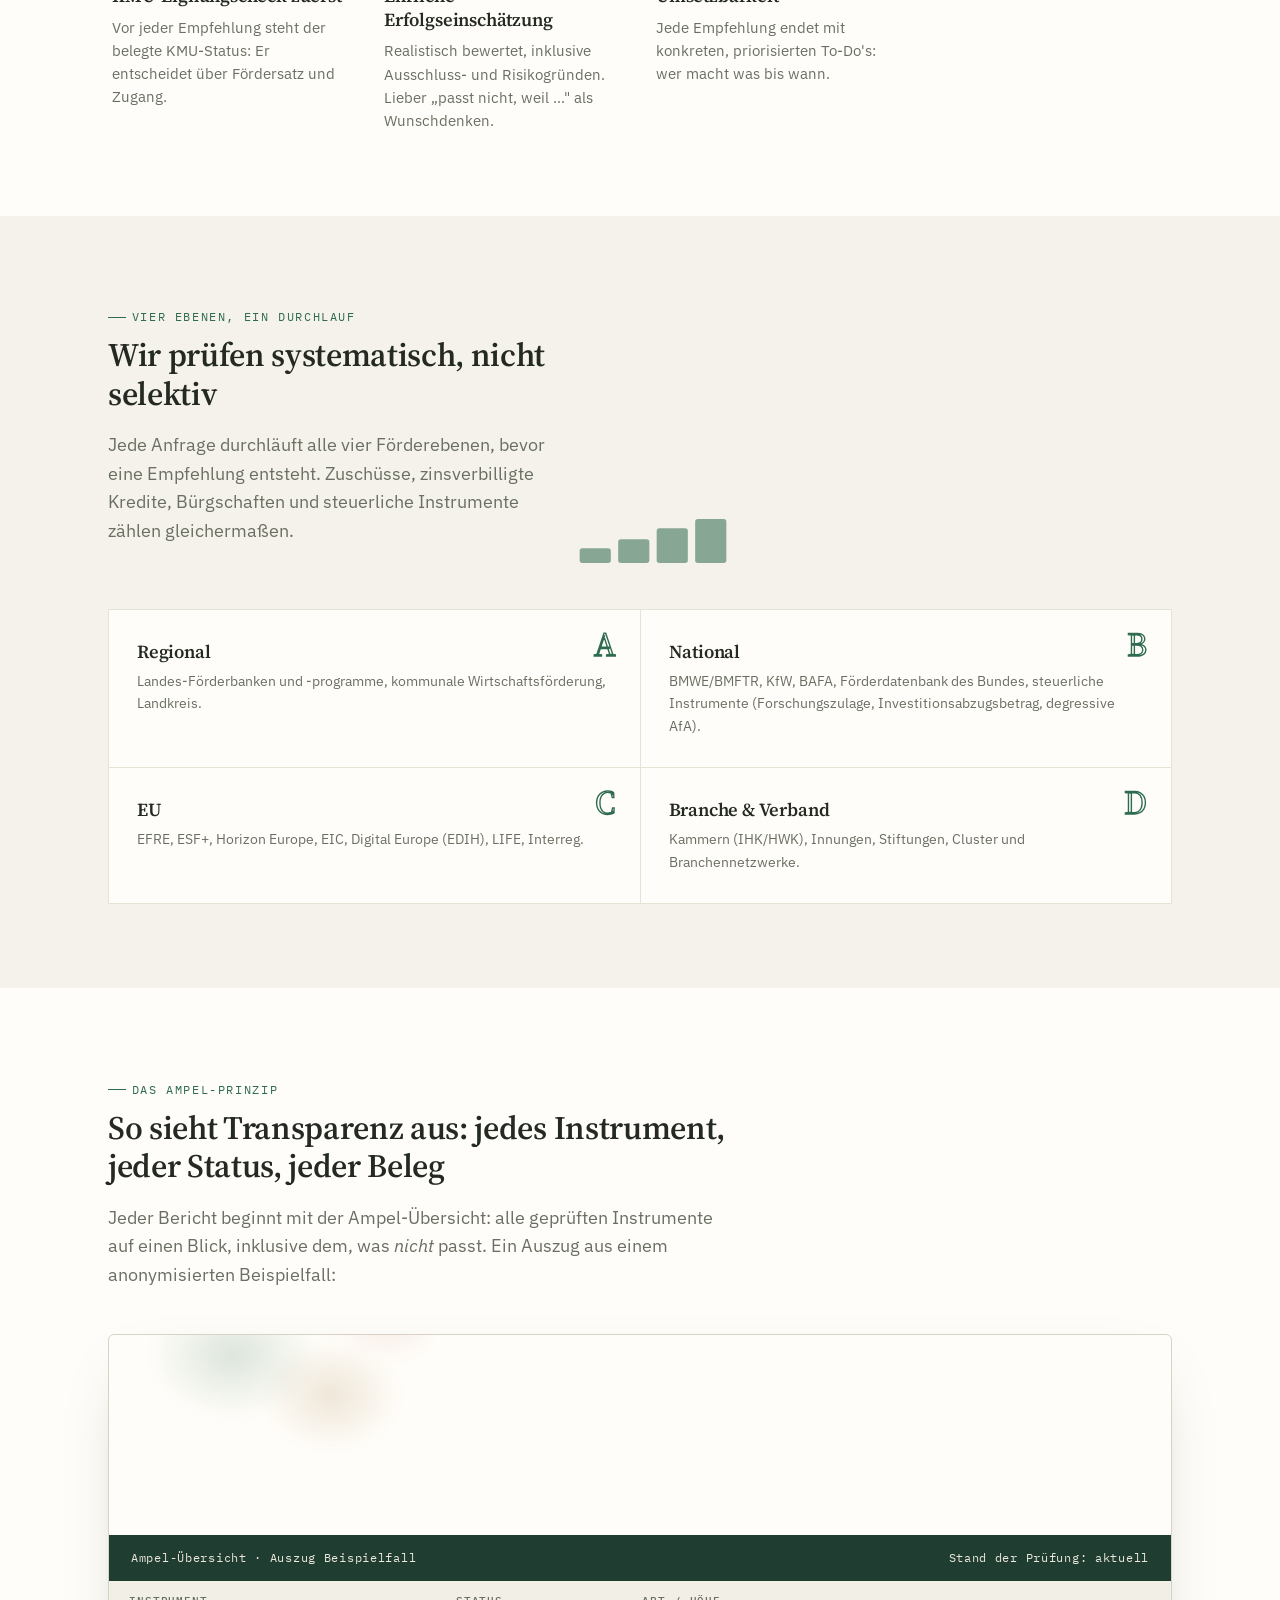
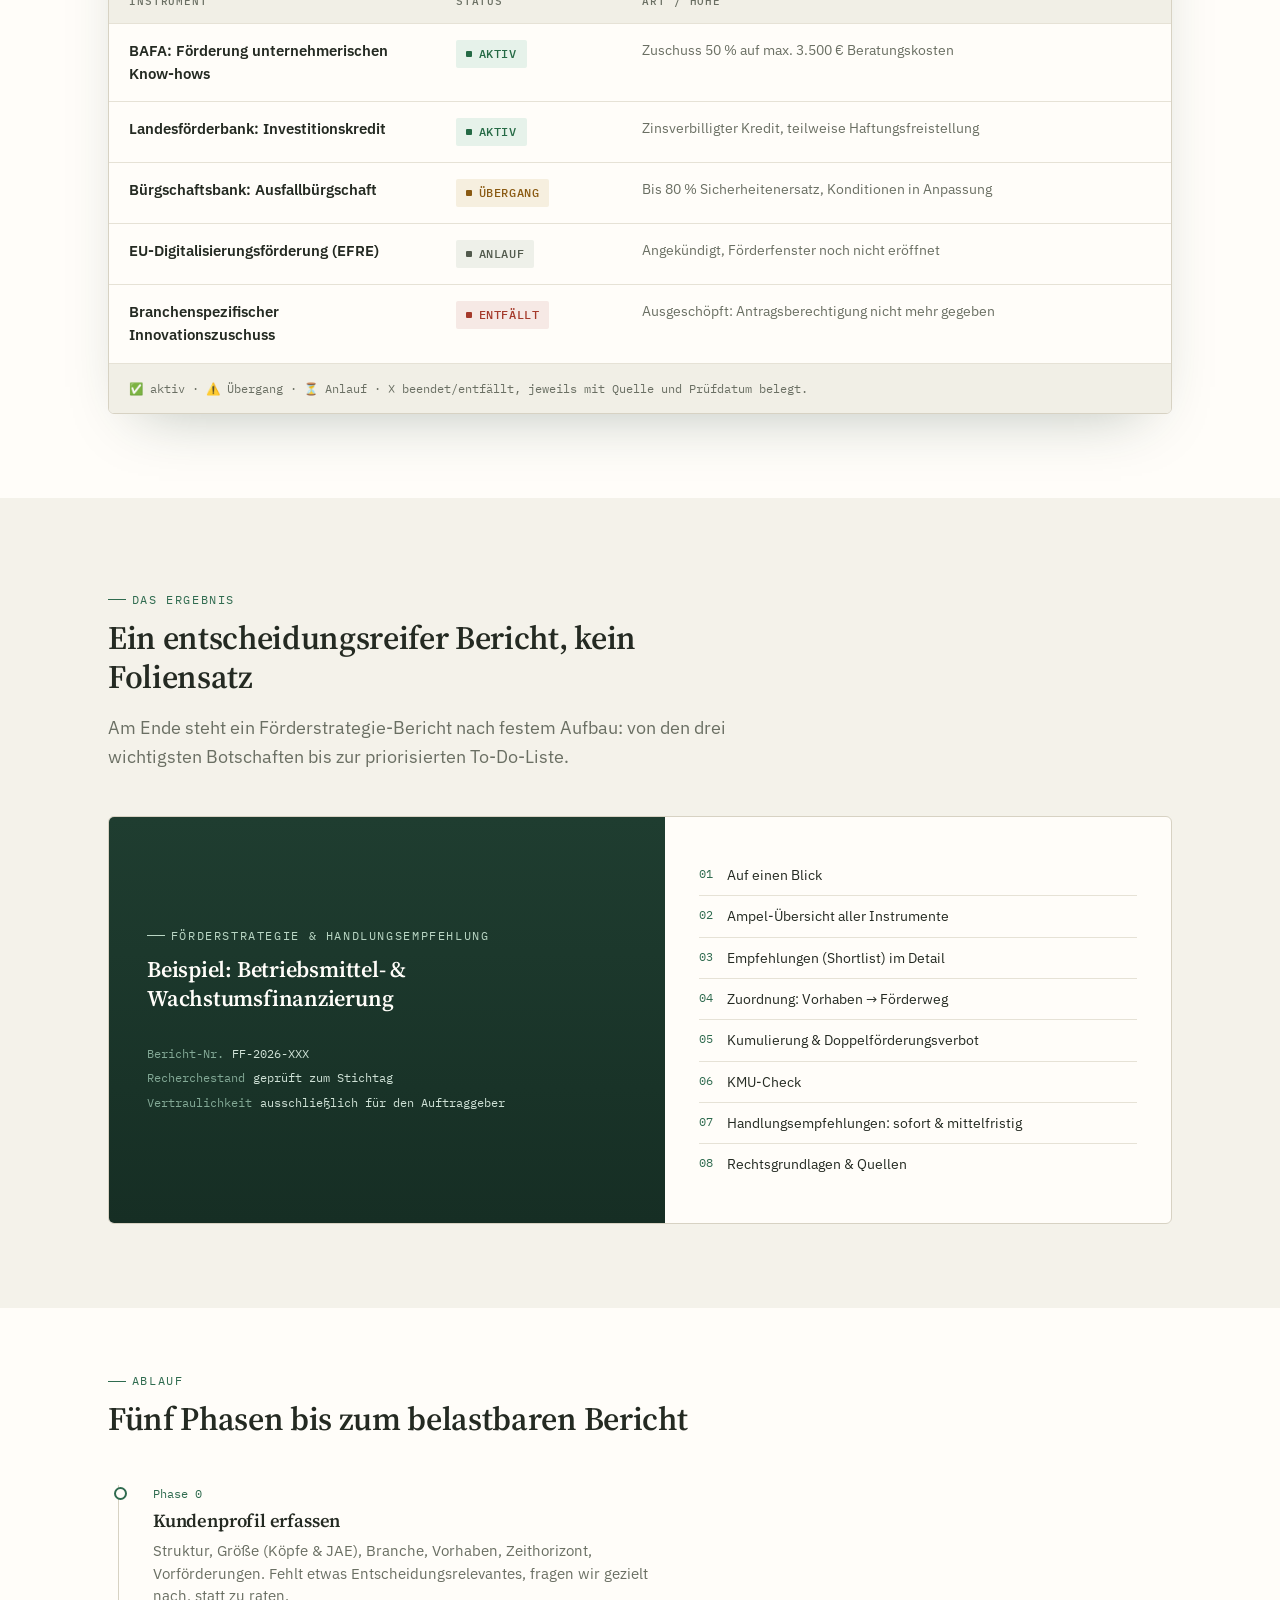
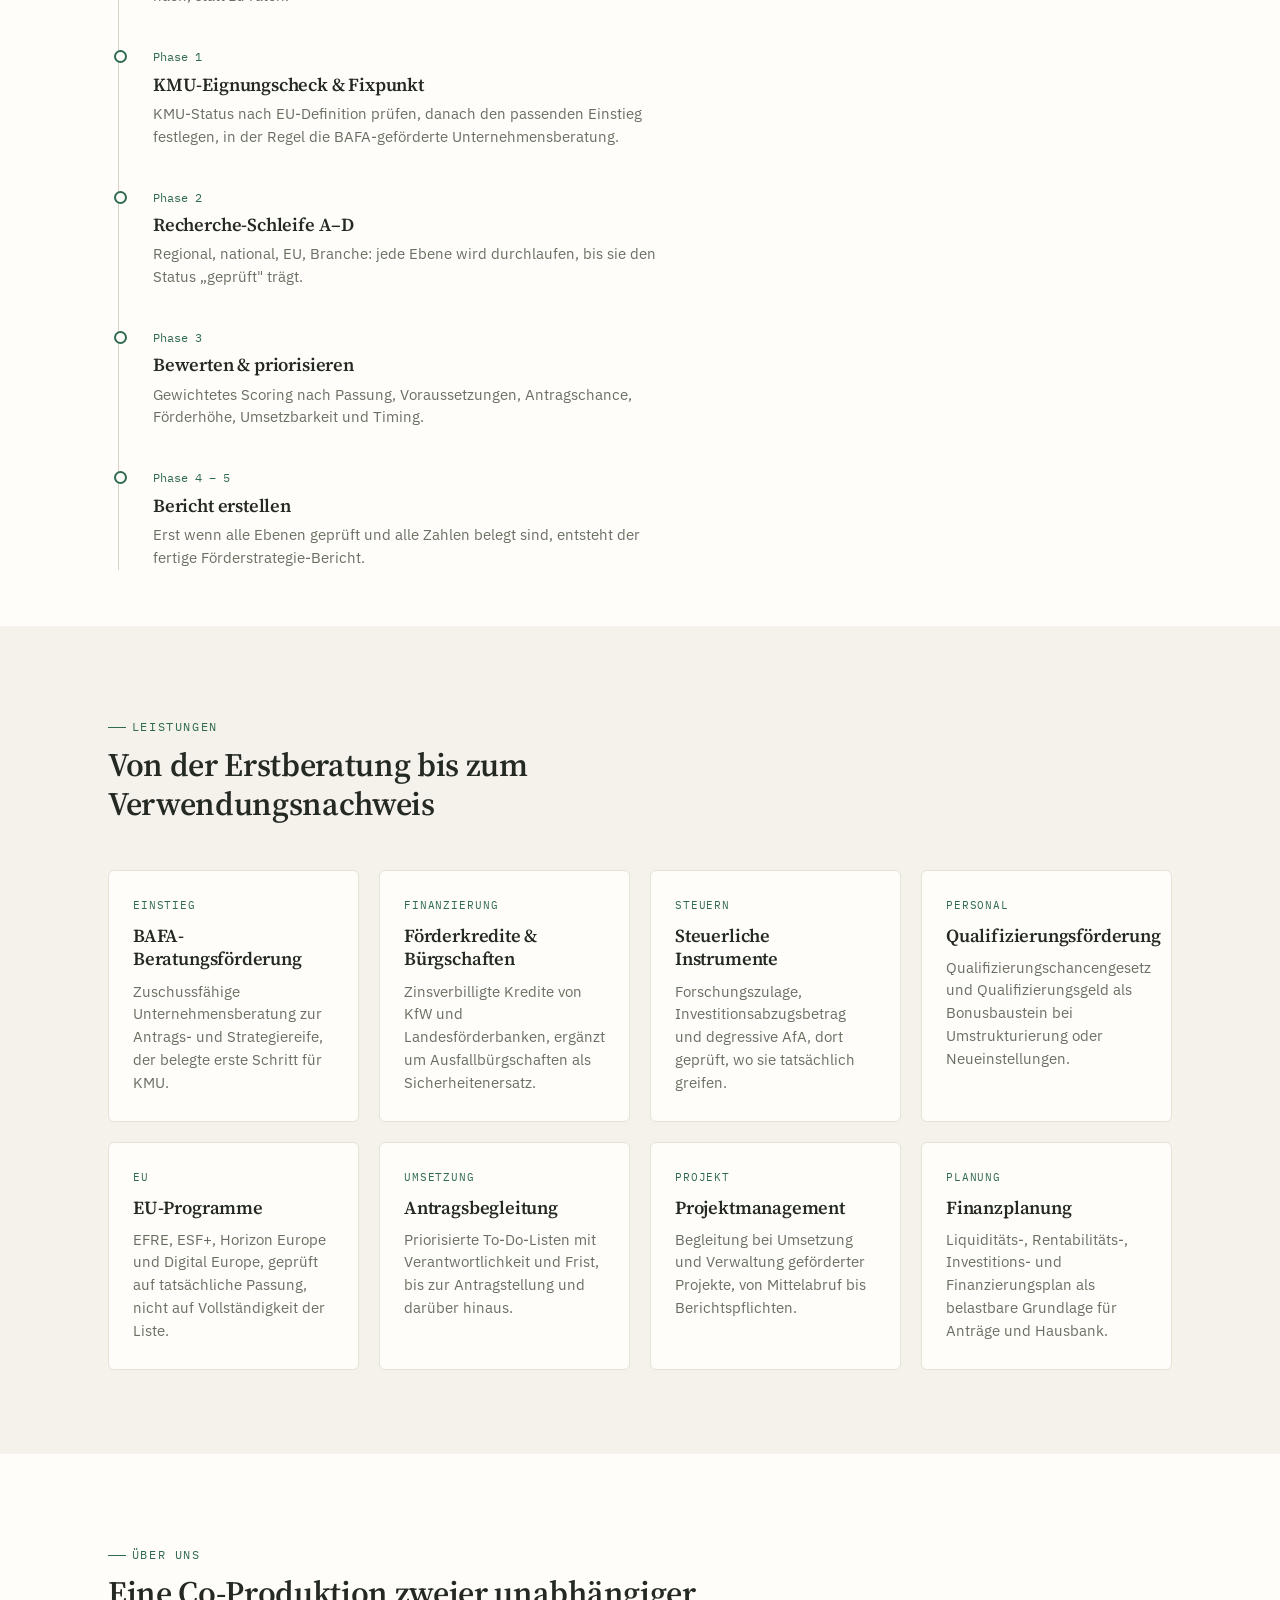
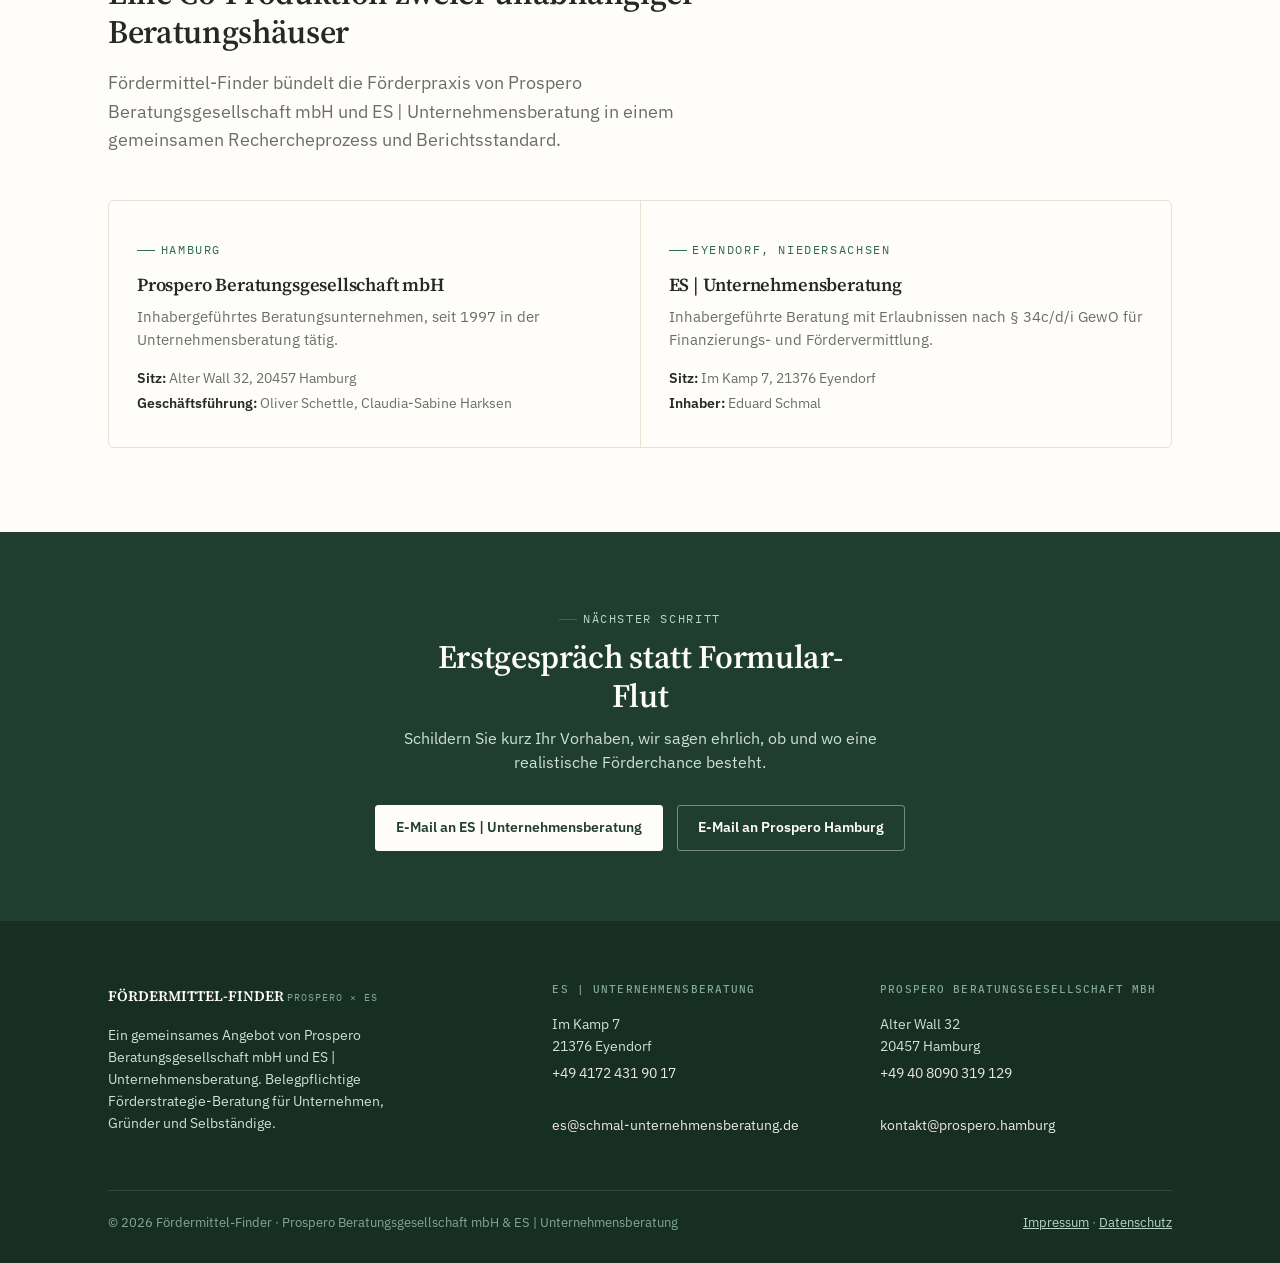
==== commit 5ffb4e25: "Hochglanz-Redesign der Homepage nach Impeccable- und Emil-Kowalski-Skill-Regeln Ersetzt die generisc" ====
--- a/index.html
+++ b/index.html
@@ -3,7 +3,7 @@
 <head>
 <meta charset="utf-8">
 <meta name="viewport" content="width=device-width, initial-scale=1">
-<title>Fördermittel-Finder — Nicht zwanzig vage Möglichkeiten. Die passenden drei.</title>
+<title>Fördermittel-Finder: Nicht zwanzig vage Möglichkeiten. Die passenden drei.</title>
 <meta name="description" content="Fördermittel-Finder: belegpflichtige Förderstrategie-Beratung für Unternehmen, Gründer und Selbständige. Ein gemeinsames Angebot von Prospero Beratungsgesellschaft mbH und ES | Unternehmensberatung.">
 <link rel="stylesheet" href="styles.css">
 </head>
@@ -27,10 +27,12 @@
 <main id="top">
 
   <section class="hero">
+    <canvas class="hero-canvas" id="heroCanvas" aria-hidden="true"></canvas>
+    <div class="hero-scrim" aria-hidden="true"></div>
     <div class="wrap">
       <span class="eyebrow">Förderstrategie mit Belegpflicht</span>
       <h1>Nicht zwanzig vage Möglichkeiten. Die passenden drei.</h1>
-      <p class="lede">Wir prüfen jede Region-, Bundes-, EU- und Branchenförderung systematisch —
+      <p class="lede">Wir prüfen jede Region-, Bundes-, EU- und Branchenförderung systematisch
         und empfehlen nur, was heute abrufbar, belegt und für Ihr Unternehmen realistisch ist.
         Jede Zahl, jede Frist, jede Regel mit Quelle und Prüfdatum.</p>
       <div class="hero-ctas">
@@ -47,10 +49,9 @@
 
   <div class="statstrip">
     <div class="wrap">
-      <p><strong>Schätzungen zufolge</strong> bleibt in Deutschland jedes Jahr ein erheblicher Teil
-        öffentlicher Fördermittel ungenutzt — meist, weil Programme unbekannt sind, Fristen verpasst
-        werden oder Anträge vor der Zusage gestellt werden. Wir drehen das Prinzip um: erst prüfen,
-        dann empfehlen, dann handeln.</p>
+      <p><strong>Rund 20 Milliarden Euro</strong> bleiben in Deutschland jedes Jahr ungenutzt liegen,
+        meist, weil Programme unbekannt sind, Fristen verpasst werden oder Anträge vor der Zusage
+        gestellt werden. Wir drehen das Prinzip um: erst prüfen, dann empfehlen, dann handeln.</p>
     </div>
   </div>
 
@@ -59,50 +60,43 @@
     <div class="wrap">
       <div class="section-head reveal">
         <span class="eyebrow">Grundhaltung</span>
-        <h2>Wie ein:e erfahrene:r Berater:in — nicht wie eine Suchmaschine</h2>
+        <h2>Wie ein:e erfahrene:r Berater:in, nicht wie eine Suchmaschine</h2>
         <p class="lede">Sieben Leitprinzipien bestimmen jede Recherche, jeden Bericht.</p>
       </div>
-      <div class="principles reveal">
-        <div class="principle">
-          <span class="num">01</span>
+      <div class="principles">
+        <div class="principle reveal">
           <h3>Belegpflicht</h3>
           <p>Keine Zahl, keine Frist, keine Regel ohne Fundstelle: Gesetz, Richtlinie, Merkblatt
-            oder Verwaltungsschreiben — mit Prüfdatum.</p>
-        </div>
-        <div class="principle">
-          <span class="num">02</span>
+            oder Verwaltungsschreiben, mit Prüfdatum.</p>
+        </div>
+        <div class="principle reveal">
           <h3>Qualität vor Quantität</h3>
           <p>Nicht „20 Möglichkeiten mit schlechter Wahrscheinlichkeit", sondern die 2–3 Programme
             mit realistischer Erfolgschance.</p>
         </div>
-        <div class="principle">
-          <span class="num">03</span>
+        <div class="principle reveal">
           <h3>Nur aktuell Abrufbares</h3>
-          <p>Ausgelaufene, ausgeschöpfte oder erst angekündigte Programme werden nicht empfohlen —
+          <p>Ausgelaufene, ausgeschöpfte oder erst angekündigte Programme werden nicht empfohlen:
             nur transparent aufgeführt.</p>
         </div>
-        <div class="principle">
-          <span class="num">04</span>
+        <div class="principle reveal">
           <h3>Geltendes Recht ≠ Entwurf</h3>
           <p>Aktuell geltende Konditionen sind strikt von Referentenentwürfen und Ankündigungen
             getrennt.</p>
         </div>
-        <div class="principle">
-          <span class="num">05</span>
+        <div class="principle reveal">
           <h3>KMU-Eignungscheck zuerst</h3>
-          <p>Vor jeder Empfehlung steht der belegte KMU-Status — er entscheidet über Fördersatz
+          <p>Vor jeder Empfehlung steht der belegte KMU-Status: Er entscheidet über Fördersatz
             und Zugang.</p>
         </div>
-        <div class="principle">
-          <span class="num">06</span>
+        <div class="principle reveal">
           <h3>Ehrliche Erfolgseinschätzung</h3>
           <p>Realistisch bewertet, inklusive Ausschluss- und Risikogründen. Lieber „passt nicht,
             weil …" als Wunschdenken.</p>
         </div>
-        <div class="principle">
-          <span class="num">07</span>
+        <div class="principle reveal">
           <h3>Umsetzbarkeit</h3>
-          <p>Jede Empfehlung endet mit konkreten, priorisierten To-Do's — wer macht was bis wann.</p>
+          <p>Jede Empfehlung endet mit konkreten, priorisierten To-Do's: wer macht was bis wann.</p>
         </div>
       </div>
     </div>
@@ -111,31 +105,39 @@
   <!-- ===== Förderebenen ===== -->
   <section class="alt">
     <div class="wrap">
-      <div class="section-head reveal">
-        <span class="eyebrow">Vier Ebenen, ein Durchlauf</span>
-        <h2>Wir prüfen systematisch — nicht selektiv</h2>
-        <p class="lede">Jede Anfrage durchläuft alle vier Förderebenen, bevor eine Empfehlung
-          entsteht. Zuschüsse, zinsverbilligte Kredite, Bürgschaften und steuerliche Instrumente
-          zählen gleichermaßen.</p>
-      </div>
-      <div class="ebenen reveal">
-        <div class="ebene">
+      <div class="section-head reveal levels-head">
+        <div>
+          <span class="eyebrow">Vier Ebenen, ein Durchlauf</span>
+          <h2>Wir prüfen systematisch, nicht selektiv</h2>
+          <p class="lede">Jede Anfrage durchläuft alle vier Förderebenen, bevor eine Empfehlung
+            entsteht. Zuschüsse, zinsverbilligte Kredite, Bürgschaften und steuerliche Instrumente
+            zählen gleichermaßen.</p>
+        </div>
+        <svg class="levels-glyph" viewBox="0 0 160 48" aria-hidden="true">
+          <rect x="0" y="32" width="34" height="16" rx="3"/>
+          <rect x="42" y="22" width="34" height="26" rx="3"/>
+          <rect x="84" y="10" width="34" height="38" rx="3"/>
+          <rect x="126" y="0" width="34" height="48" rx="3"/>
+        </svg>
+      </div>
+      <div class="ebenen">
+        <div class="ebene reveal">
           <span class="letter">A</span>
           <h3>Regional</h3>
           <p>Landes-Förderbanken und -programme, kommunale Wirtschaftsförderung, Landkreis.</p>
         </div>
-        <div class="ebene">
+        <div class="ebene reveal">
           <span class="letter">B</span>
           <h3>National</h3>
           <p>BMWE/BMFTR, KfW, BAFA, Förderdatenbank des Bundes, steuerliche Instrumente
             (Forschungszulage, Investitionsabzugsbetrag, degressive AfA).</p>
         </div>
-        <div class="ebene">
+        <div class="ebene reveal">
           <span class="letter">C</span>
           <h3>EU</h3>
           <p>EFRE, ESF+, Horizon Europe, EIC, Digital Europe (EDIH), LIFE, Interreg.</p>
         </div>
-        <div class="ebene">
+        <div class="ebene reveal">
           <span class="letter">D</span>
           <h3>Branche &amp; Verband</h3>
           <p>Kammern (IHK/HWK), Innungen, Stiftungen, Cluster und Branchennetzwerke.</p>
@@ -149,13 +151,14 @@
     <div class="wrap">
       <div class="section-head reveal">
         <span class="eyebrow">Das Ampel-Prinzip</span>
-        <h2>So sieht Transparenz aus — jedes Instrument, jeder Status, jeder Beleg</h2>
+        <h2>So sieht Transparenz aus: jedes Instrument, jeder Status, jeder Beleg</h2>
         <p class="lede">Jeder Bericht beginnt mit der Ampel-Übersicht: alle geprüften Instrumente
           auf einen Blick, inklusive dem, was <em>nicht</em> passt. Ein Auszug aus einem
           anonymisierten Beispielfall:</p>
       </div>
 
       <div class="ampel-frame reveal">
+        <div class="ampel-glow" aria-hidden="true"></div>
         <div class="ampel-bar">
           <span>Ampel-Übersicht · Auszug Beispielfall</span>
           <span>Stand der Prüfung: aktuell</span>
@@ -166,17 +169,17 @@
           </thead>
           <tbody>
             <tr>
-              <td class="instr">BAFA — Förderung unternehmerischen Know-hows</td>
+              <td class="instr">BAFA: Förderung unternehmerischen Know-hows</td>
               <td><span class="status ok">aktiv</span></td>
               <td class="art">Zuschuss 50 % auf max. 3.500 € Beratungskosten</td>
             </tr>
             <tr>
-              <td class="instr">Landesförderbank — Investitionskredit</td>
+              <td class="instr">Landesförderbank: Investitionskredit</td>
               <td><span class="status ok">aktiv</span></td>
               <td class="art">Zinsverbilligter Kredit, teilweise Haftungsfreistellung</td>
             </tr>
             <tr>
-              <td class="instr">Bürgschaftsbank — Ausfallbürgschaft</td>
+              <td class="instr">Bürgschaftsbank: Ausfallbürgschaft</td>
               <td><span class="status warn">Übergang</span></td>
               <td class="art">Bis 80 % Sicherheitenersatz, Konditionen in Anpassung</td>
             </tr>
@@ -188,11 +191,11 @@
             <tr>
               <td class="instr">Branchenspezifischer Innovationszuschuss</td>
               <td><span class="status no">entfällt</span></td>
-              <td class="art">Ausgeschöpft — Antragsberechtigung nicht mehr gegeben</td>
+              <td class="art">Ausgeschöpft: Antragsberechtigung nicht mehr gegeben</td>
             </tr>
           </tbody>
         </table>
-        <div class="ampel-foot">✅ aktiv · ⚠️ Übergang · ⏳ Anlauf · ❌ beendet/entfällt — jeweils mit Quelle und Prüfdatum belegt.</div>
+        <div class="ampel-foot">✅ aktiv · ⚠️ Übergang · ⏳ Anlauf · ❌ beendet/entfällt, jeweils mit Quelle und Prüfdatum belegt.</div>
       </div>
     </div>
   </section>
@@ -202,7 +205,7 @@
     <div class="wrap">
       <div class="section-head reveal">
         <span class="eyebrow">Das Ergebnis</span>
-        <h2>Ein entscheidungsreifer Bericht — kein Foliensatz</h2>
+        <h2>Ein entscheidungsreifer Bericht, kein Foliensatz</h2>
         <p class="lede">Am Ende steht ein Förderstrategie-Bericht nach festem Aufbau: von den drei
           wichtigsten Botschaften bis zur priorisierten To-Do-Liste.</p>
       </div>
@@ -239,32 +242,32 @@
         <span class="eyebrow">Ablauf</span>
         <h2>Fünf Phasen bis zum belastbaren Bericht</h2>
       </div>
-      <div class="timeline reveal">
-        <div class="tl-step">
+      <div class="timeline">
+        <div class="tl-step reveal">
           <span class="num">Phase 0</span>
           <h3>Kundenprofil erfassen</h3>
-          <p>Struktur, Größe (Köpfe &amp; JAE), Branche, Vorhaben, Zeithorizont, Vorförderungen —
-            fehlt etwas Entscheidungsrelevantes, fragen wir gezielt nach, statt zu raten.</p>
-        </div>
-        <div class="tl-step">
+          <p>Struktur, Größe (Köpfe &amp; JAE), Branche, Vorhaben, Zeithorizont, Vorförderungen.
+            Fehlt etwas Entscheidungsrelevantes, fragen wir gezielt nach, statt zu raten.</p>
+        </div>
+        <div class="tl-step reveal">
           <span class="num">Phase 1</span>
           <h3>KMU-Eignungscheck &amp; Fixpunkt</h3>
-          <p>KMU-Status nach EU-Definition prüfen, danach den passenden Einstieg festlegen —
+          <p>KMU-Status nach EU-Definition prüfen, danach den passenden Einstieg festlegen,
             in der Regel die BAFA-geförderte Unternehmensberatung.</p>
         </div>
-        <div class="tl-step">
+        <div class="tl-step reveal">
           <span class="num">Phase 2</span>
           <h3>Recherche-Schleife A–D</h3>
-          <p>Regional, national, EU, Branche — jede Ebene wird durchlaufen, bis sie den Status
+          <p>Regional, national, EU, Branche: jede Ebene wird durchlaufen, bis sie den Status
             „geprüft" trägt.</p>
         </div>
-        <div class="tl-step">
+        <div class="tl-step reveal">
           <span class="num">Phase 3</span>
           <h3>Bewerten &amp; priorisieren</h3>
           <p>Gewichtetes Scoring nach Passung, Voraussetzungen, Antragschance, Förderhöhe,
             Umsetzbarkeit und Timing.</p>
         </div>
-        <div class="tl-step">
+        <div class="tl-step reveal">
           <span class="num">Phase 4 – 5</span>
           <h3>Bericht erstellen</h3>
           <p>Erst wenn alle Ebenen geprüft und alle Zahlen belegt sind, entsteht der fertige
@@ -281,42 +284,54 @@
         <span class="eyebrow">Leistungen</span>
         <h2>Von der Erstberatung bis zum Verwendungsnachweis</h2>
       </div>
-      <div class="cards reveal">
-        <div class="card">
+      <div class="cards">
+        <div class="card reveal">
           <span class="tag">Einstieg</span>
           <h3>BAFA-Beratungsförderung</h3>
-          <p>Zuschussfähige Unternehmensberatung zur Antrags- und Strategiereife — der belegte
+          <p>Zuschussfähige Unternehmensberatung zur Antrags- und Strategiereife, der belegte
             erste Schritt für KMU.</p>
         </div>
-        <div class="card">
+        <div class="card reveal">
           <span class="tag">Finanzierung</span>
           <h3>Förderkredite &amp; Bürgschaften</h3>
           <p>Zinsverbilligte Kredite von KfW und Landesförderbanken, ergänzt um Ausfallbürgschaften
             als Sicherheitenersatz.</p>
         </div>
-        <div class="card">
+        <div class="card reveal">
           <span class="tag">Steuern</span>
           <h3>Steuerliche Instrumente</h3>
-          <p>Forschungszulage, Investitionsabzugsbetrag und degressive AfA — dort geprüft, wo sie
+          <p>Forschungszulage, Investitionsabzugsbetrag und degressive AfA, dort geprüft, wo sie
             tatsächlich greifen.</p>
         </div>
-        <div class="card">
+        <div class="card reveal">
           <span class="tag">Personal</span>
           <h3>Qualifizierungsförderung</h3>
           <p>Qualifizierungschancengesetz und Qualifizierungsgeld als Bonusbaustein bei
             Umstrukturierung oder Neueinstellungen.</p>
         </div>
-        <div class="card">
+        <div class="card reveal">
           <span class="tag">EU</span>
           <h3>EU-Programme</h3>
-          <p>EFRE, ESF+, Horizon Europe und Digital Europe — geprüft auf tatsächliche Passung,
+          <p>EFRE, ESF+, Horizon Europe und Digital Europe, geprüft auf tatsächliche Passung,
             nicht auf Vollständigkeit der Liste.</p>
         </div>
-        <div class="card">
+        <div class="card reveal">
           <span class="tag">Umsetzung</span>
           <h3>Antragsbegleitung</h3>
-          <p>Priorisierte To-Do-Listen mit Verantwortlichkeit und Frist — bis zur Antragstellung
+          <p>Priorisierte To-Do-Listen mit Verantwortlichkeit und Frist, bis zur Antragstellung
             und darüber hinaus.</p>
+        </div>
+        <div class="card reveal">
+          <span class="tag">Projekt</span>
+          <h3>Projektmanagement</h3>
+          <p>Begleitung bei Umsetzung und Verwaltung geförderter Projekte, von Mittelabruf bis
+            Berichtspflichten.</p>
+        </div>
+        <div class="card reveal">
+          <span class="tag">Planung</span>
+          <h3>Finanzplanung</h3>
+          <p>Liquiditäts-, Rentabilitäts-, Investitions- und Finanzierungsplan als belastbare
+            Grundlage für Anträge und Hausbank.</p>
         </div>
       </div>
     </div>
@@ -332,8 +347,8 @@
           Beratungsgesellschaft mbH und ES | Unternehmensberatung in einem gemeinsamen
           Rechercheprozess und Berichtsstandard.</p>
       </div>
-      <div class="partners reveal">
-        <div class="partner">
+      <div class="partners">
+        <div class="partner reveal">
           <span class="eyebrow">Hamburg</span>
           <h3>Prospero Beratungsgesellschaft mbH</h3>
           <p>Inhabergeführtes Beratungsunternehmen, seit 1997 in der Unternehmensberatung tätig.</p>
@@ -342,7 +357,7 @@
             <div><dt>Geschäftsführung:</dt> <dd>Oliver Schettle, Claudia-Sabine Harksen</dd></div>
           </dl>
         </div>
-        <div class="partner">
+        <div class="partner reveal">
           <span class="eyebrow">Eyendorf, Niedersachsen</span>
           <h3>ES | Unternehmensberatung</h3>
           <p>Inhabergeführte Beratung mit Erlaubnissen nach § 34c/d/i GewO für
@@ -360,7 +375,7 @@
     <div class="wrap">
       <span class="eyebrow" style="color:#B9D6C4">Nächster Schritt</span>
       <h2>Erstgespräch statt Formular-Flut</h2>
-      <p>Schildern Sie kurz Ihr Vorhaben — wir sagen ehrlich, ob und wo eine realistische
+      <p>Schildern Sie kurz Ihr Vorhaben, wir sagen ehrlich, ob und wo eine realistische
         Förderchance besteht.</p>
       <div class="hero-ctas">
         <a class="cta light" href="mailto:es@schmal-unternehmensberatung.de">E-Mail an ES | Unternehmensberatung</a>
@@ -398,7 +413,7 @@
       </div>
     </div>
     <div class="footbottom">
-      <span>© <span id="year"></span> Fördermittel-Finder — Prospero Beratungsgesellschaft mbH &amp; ES | Unternehmensberatung</span>
+      <span>© <span id="year"></span> Fördermittel-Finder · Prospero Beratungsgesellschaft mbH &amp; ES | Unternehmensberatung</span>
       <span><a href="impressum.html">Impressum</a> · <a href="datenschutz.html">Datenschutz</a></span>
     </div>
   </div>
@@ -413,6 +428,53 @@
   document.querySelectorAll('.navlinks a').forEach(a=>a.addEventListener('click',()=>{
     document.getElementById('navcheck').checked = false;
   }));
+
+  // Generatives Hero-Visual: ruhig driftende Lichtfelder statt Stock-Video.
+  (function(){
+    const canvas = document.getElementById('heroCanvas');
+    if(!canvas || !canvas.getContext) return;
+    const ctx = canvas.getContext('2d');
+    const reduceMotion = window.matchMedia('(prefers-reduced-motion: reduce)').matches;
+    let w = 0, h = 0;
+
+    function resize(){
+      const dpr = Math.min(window.devicePixelRatio || 1, 2);
+      w = canvas.clientWidth;
+      h = canvas.clientHeight;
+      canvas.width = Math.round(w * dpr);
+      canvas.height = Math.round(h * dpr);
+      ctx.setTransform(dpr, 0, 0, dpr, 0, 0);
+    }
+    resize();
+    window.addEventListener('resize', resize);
+
+    const fields = [
+      { x:.20, y:.32, r:.34, c:'rgba(110,190,148,.55)', sx:.00011, sy:.00008, ph:0.0 },
+      { x:.86, y:.20, r:.26, c:'rgba(214,180,96,.30)',  sx:-.00009, sy:.00012, ph:2.1 },
+      { x:.68, y:.80, r:.38, c:'rgba(46,130,92,.60)',   sx:.00007, sy:-.00010, ph:4.4 },
+      { x:.08, y:.84, r:.22, c:'rgba(214,180,96,.20)',  sx:-.00012, sy:-.00007, ph:1.3 }
+    ];
+
+    function paint(t){
+      ctx.clearRect(0, 0, w, h);
+      ctx.fillStyle = '#132720';
+      ctx.fillRect(0, 0, w, h);
+      ctx.globalCompositeOperation = 'lighter';
+      fields.forEach(f=>{
+        const fx = (f.x + Math.sin(t * f.sx + f.ph) * .08) * w;
+        const fy = (f.y + Math.cos(t * f.sy + f.ph) * .08) * h;
+        const fr = f.r * Math.max(w, h);
+        const g = ctx.createRadialGradient(fx, fy, 0, fx, fy, fr);
+        g.addColorStop(0, f.c);
+        g.addColorStop(1, 'rgba(0,0,0,0)');
+        ctx.fillStyle = g;
+        ctx.fillRect(0, 0, w, h);
+      });
+      ctx.globalCompositeOperation = 'source-over';
+      if(!reduceMotion) requestAnimationFrame(paint);
+    }
+    requestAnimationFrame(paint);
+  })();
 </script>
 </body>
 </html>
--- a/styles.css
+++ b/styles.css
@@ -26,13 +26,16 @@
   --mono:'IBM Plex Mono', 'SF Mono', monospace;
 
   --maxw:1120px;
+
+  --ease-out: cubic-bezier(0.23, 1, 0.32, 1);
+  --ease-in-out: cubic-bezier(0.77, 0, 0.175, 1);
 }
 
 *{box-sizing:border-box}
 html{scroll-behavior:smooth}
 @media (prefers-reduced-motion: reduce){
   html{scroll-behavior:auto}
-  *{animation-duration:0.01ms !important; animation-iteration-count:1 !important; transition-duration:0.01ms !important;}
+  *{animation-duration:0.01ms !important; animation-iteration-count:1 !important; transition-duration:0.01ms !important; transition-delay:0ms !important;}
 }
 
 body{
@@ -55,7 +58,7 @@
 .wrap{max-width:var(--maxw); margin:0 auto; padding:0 28px}
 
 h1,h2,h3{font-family:var(--serif); color:var(--ink); font-weight:600; margin:0 0 .5em; letter-spacing:-0.01em}
-h1{font-size:clamp(2.1rem, 4.4vw, 3.6rem); line-height:1.08; font-weight:600}
+h1{font-size:clamp(2.3rem, 4.8vw, 4rem); line-height:1.05; font-weight:600; letter-spacing:-0.02em}
 h2{font-size:clamp(1.5rem, 2.6vw, 2.05rem); line-height:1.18}
 h3{font-size:1.15rem; line-height:1.3}
 p{margin:0 0 1em}
@@ -99,17 +102,23 @@
 .navlinks a{
   color:var(--ink); text-decoration:none; font-size:.92rem; font-weight:500;
   border-bottom:1px solid transparent;
-}
-.navlinks a:hover{border-bottom-color:var(--green)}
+  transition:border-color .15s var(--ease-out);
+}
+@media (hover:hover) and (pointer:fine){
+  .navlinks a:hover{border-bottom-color:var(--green)}
+}
 .cta{
   background:var(--hero); color:var(--white); text-decoration:none;
   font-size:.88rem; font-weight:600; padding:11px 20px; border-radius:3px;
   border:1px solid var(--hero); white-space:nowrap;
-  transition:background .15s ease, transform .15s ease;
-}
-.cta:hover{background:var(--green-deep); transform:translateY(-1px)}
+  transition:background .15s var(--ease-out), transform .15s var(--ease-out);
+}
 .cta.ghost{background:transparent; color:var(--hero)}
-.cta.ghost:hover{background:var(--hero); color:var(--white)}
+@media (hover:hover) and (pointer:fine){
+  .cta:hover{background:var(--green-deep); transform:translateY(-1px)}
+  .cta.ghost:hover{background:var(--hero); color:var(--white)}
+}
+.cta:active{transform:scale(.97)}
 
 .navtoggle{display:none}
 #navcheck{display:none}
@@ -139,20 +148,22 @@
 
 /* ---------- Hero ---------- */
 .hero{
-  background:
-    radial-gradient(1100px 480px at 82% -10%, rgba(255,255,255,.05), transparent 60%),
-    linear-gradient(180deg, var(--hero) 0%, var(--hero-dark) 100%);
+  background: linear-gradient(180deg, var(--hero) 0%, var(--hero-dark) 100%);
   color:var(--white);
   padding:88px 0 76px;
   position:relative;
   overflow:hidden;
 }
-.hero::after{
-  content:"";
-  position:absolute; inset:auto -10% -40% auto;
-  width:520px; height:520px;
-  border:1px solid rgba(255,255,255,.08);
-  border-radius:50%;
+.hero-canvas{
+  position:absolute; inset:0; width:100%; height:100%; display:block;
+}
+.hero-scrim{
+  position:absolute; inset:0;
+  background:linear-gradient(100deg,
+    rgba(15,31,24,.92) 0%,
+    rgba(15,31,24,.62) 42%,
+    rgba(15,31,24,.18) 75%,
+    rgba(15,31,24,.05) 100%);
 }
 .hero .wrap{position:relative}
 .hero .eyebrow{color:#B9D6C4}
@@ -161,9 +172,11 @@
 .hero .lede{color:#D7E6DB; max-width:46ch; font-size:1.18rem}
 .hero-ctas{display:flex; gap:14px; margin-top:30px; flex-wrap:wrap}
 .hero-ctas .cta.light{background:var(--white); color:var(--hero); border-color:var(--white)}
-.hero-ctas .cta.light:hover{background:#EFEAE0}
 .hero-ctas .cta.outline{background:transparent; color:var(--white); border-color:rgba(255,255,255,.4)}
-.hero-ctas .cta.outline:hover{background:rgba(255,255,255,.08)}
+@media (hover:hover) and (pointer:fine){
+  .hero-ctas .cta.light:hover{background:#EFEAE0}
+  .hero-ctas .cta.outline:hover{background:rgba(255,255,255,.08)}
+}
 
 .hero-provenance{
   margin-top:52px; padding-top:22px; border-top:1px solid rgba(255,255,255,.16);
@@ -186,20 +199,22 @@
 .section-head{max-width:62ch; margin-bottom:46px}
 .alt{background:var(--cream)}
 
-/* ---------- Principles (numbered loop) ---------- */
+/* ---------- Principles ---------- */
 .principles{
   display:grid; grid-template-columns:repeat(auto-fit, minmax(220px,1fr));
-  gap:1px; background:var(--line); border:1px solid var(--line);
-}
-.principle{background:var(--white); padding:28px 26px}
-.principle .num{
-  font-family:var(--mono); color:var(--green); font-size:.8rem; font-weight:500;
-  display:block; margin-bottom:14px;
+  gap:24px;
+}
+.principle{
+  padding:22px 4px 0; border-top:2px solid var(--green);
 }
 .principle h3{margin-bottom:.4em}
 .principle p{color:var(--muted); font-size:.93rem; margin:0}
 
 /* ---------- Förderebenen grid ---------- */
+.levels-head{display:flex; align-items:flex-end; justify-content:space-between; gap:32px}
+.levels-glyph{width:150px; height:44px; flex-shrink:0; fill:var(--green); opacity:.55}
+@media (max-width:760px){ .levels-head{flex-direction:column; align-items:flex-start} .levels-glyph{display:none} }
+
 .ebenen{display:grid; grid-template-columns:repeat(2,1fr); gap:1px; background:var(--line); border:1px solid var(--line)}
 .ebene{background:var(--white); padding:30px 28px; position:relative}
 .ebene .letter{
@@ -215,7 +230,19 @@
 .ampel-frame{
   border:1px solid var(--line-strong); border-radius:6px; overflow:hidden;
   background:var(--white); box-shadow:0 24px 60px -30px rgba(31,61,48,.35);
-}
+  position:relative;
+}
+.ampel-glow{
+  position:absolute; top:-60px; right:-40px; width:280px; height:200px;
+  pointer-events:none; z-index:0;
+  background:
+    radial-gradient(120px 90px at 30% 40%, rgba(37,106,69,.16), transparent 70%),
+    radial-gradient(100px 80px at 65% 60%, rgba(138,90,18,.14), transparent 70%),
+    radial-gradient(90px 70px at 85% 20%, rgba(165,58,43,.10), transparent 70%);
+  filter:blur(4px);
+}
+.ampel-frame > *{position:relative; z-index:1}
+.ampel-frame > .ampel-glow{z-index:0}
 .ampel-bar{
   background:var(--hero); color:#EDE8DC; padding:14px 22px;
   display:flex; justify-content:space-between; align-items:center; flex-wrap:wrap; gap:8px;
@@ -232,11 +259,11 @@
 table.ampel td.instr{font-weight:600; max-width:26ch}
 table.ampel td.art{color:var(--muted); font-size:.88rem}
 .status{
-  display:inline-flex; align-items:center; gap:.5em;
-  font-family:var(--mono); font-size:.74rem; font-weight:500; letter-spacing:.02em;
-  padding:5px 10px; border-radius:20px; white-space:nowrap;
-}
-.status::before{content:""; width:7px; height:7px; border-radius:50%}
+  display:inline-flex; align-items:center; gap:.6em;
+  font-family:var(--mono); font-size:.72rem; font-weight:500; letter-spacing:.05em; text-transform:uppercase;
+  padding:5px 10px; border-radius:2px; white-space:nowrap;
+}
+.status::before{content:""; width:6px; height:6px; border-radius:1px}
 .status.ok{background:var(--ok-bg); color:var(--ok-ink)} .status.ok::before{background:var(--ok-ink)}
 .status.warn{background:var(--warn-bg); color:var(--warn-ink)} .status.warn::before{background:var(--warn-ink)}
 .status.wait{background:var(--wait-bg); color:var(--wait-ink)} .status.wait::before{background:var(--wait-ink)}
@@ -257,9 +284,11 @@
 .cards{display:grid; grid-template-columns:repeat(auto-fit,minmax(240px,1fr)); gap:20px}
 .card{
   border:1px solid var(--line); border-radius:6px; padding:26px 24px;
-  background:var(--white); transition:border-color .15s ease, transform .15s ease;
-}
-.card:hover{border-color:var(--green); transform:translateY(-2px)}
+  background:var(--white); transition:border-color .15s var(--ease-out), transform .15s var(--ease-out), box-shadow .15s var(--ease-out);
+}
+@media (hover:hover) and (pointer:fine){
+  .card:hover{border-color:var(--green); transform:translateY(-2px); box-shadow:0 16px 36px -24px rgba(31,61,48,.35)}
+}
 .card h3{margin-bottom:.5em}
 .card p{color:var(--muted); font-size:.92rem; margin:0}
 .card .tag{
@@ -346,8 +375,17 @@
 @media (max-width:760px){ .footgrid{grid-template-columns:1fr} }
 
 /* ---------- Reveal on scroll ---------- */
-.reveal{opacity:0; transform:translateY(14px); transition:opacity .5s ease, transform .5s ease}
+.reveal{opacity:0; transform:translateY(14px); transition:opacity .5s var(--ease-out), transform .5s var(--ease-out)}
 .reveal.in{opacity:1; transform:none}
+
+/* Stagger: grid children fade in with a short cascade instead of all at once. */
+.principle:nth-child(2), .card:nth-child(2), .ebene:nth-child(2), .partner:nth-child(2), .tl-step:nth-child(2){transition-delay:60ms}
+.principle:nth-child(3), .card:nth-child(3), .ebene:nth-child(3), .partner:nth-child(3), .tl-step:nth-child(3){transition-delay:120ms}
+.principle:nth-child(4), .card:nth-child(4), .ebene:nth-child(4), .tl-step:nth-child(4){transition-delay:180ms}
+.principle:nth-child(5), .card:nth-child(5), .tl-step:nth-child(5){transition-delay:240ms}
+.principle:nth-child(6), .card:nth-child(6){transition-delay:300ms}
+.principle:nth-child(7), .card:nth-child(7){transition-delay:360ms}
+.card:nth-child(8){transition-delay:420ms}
 
 /* ---------- Legal pages ---------- */
 .legal{padding:64px 0 90px}
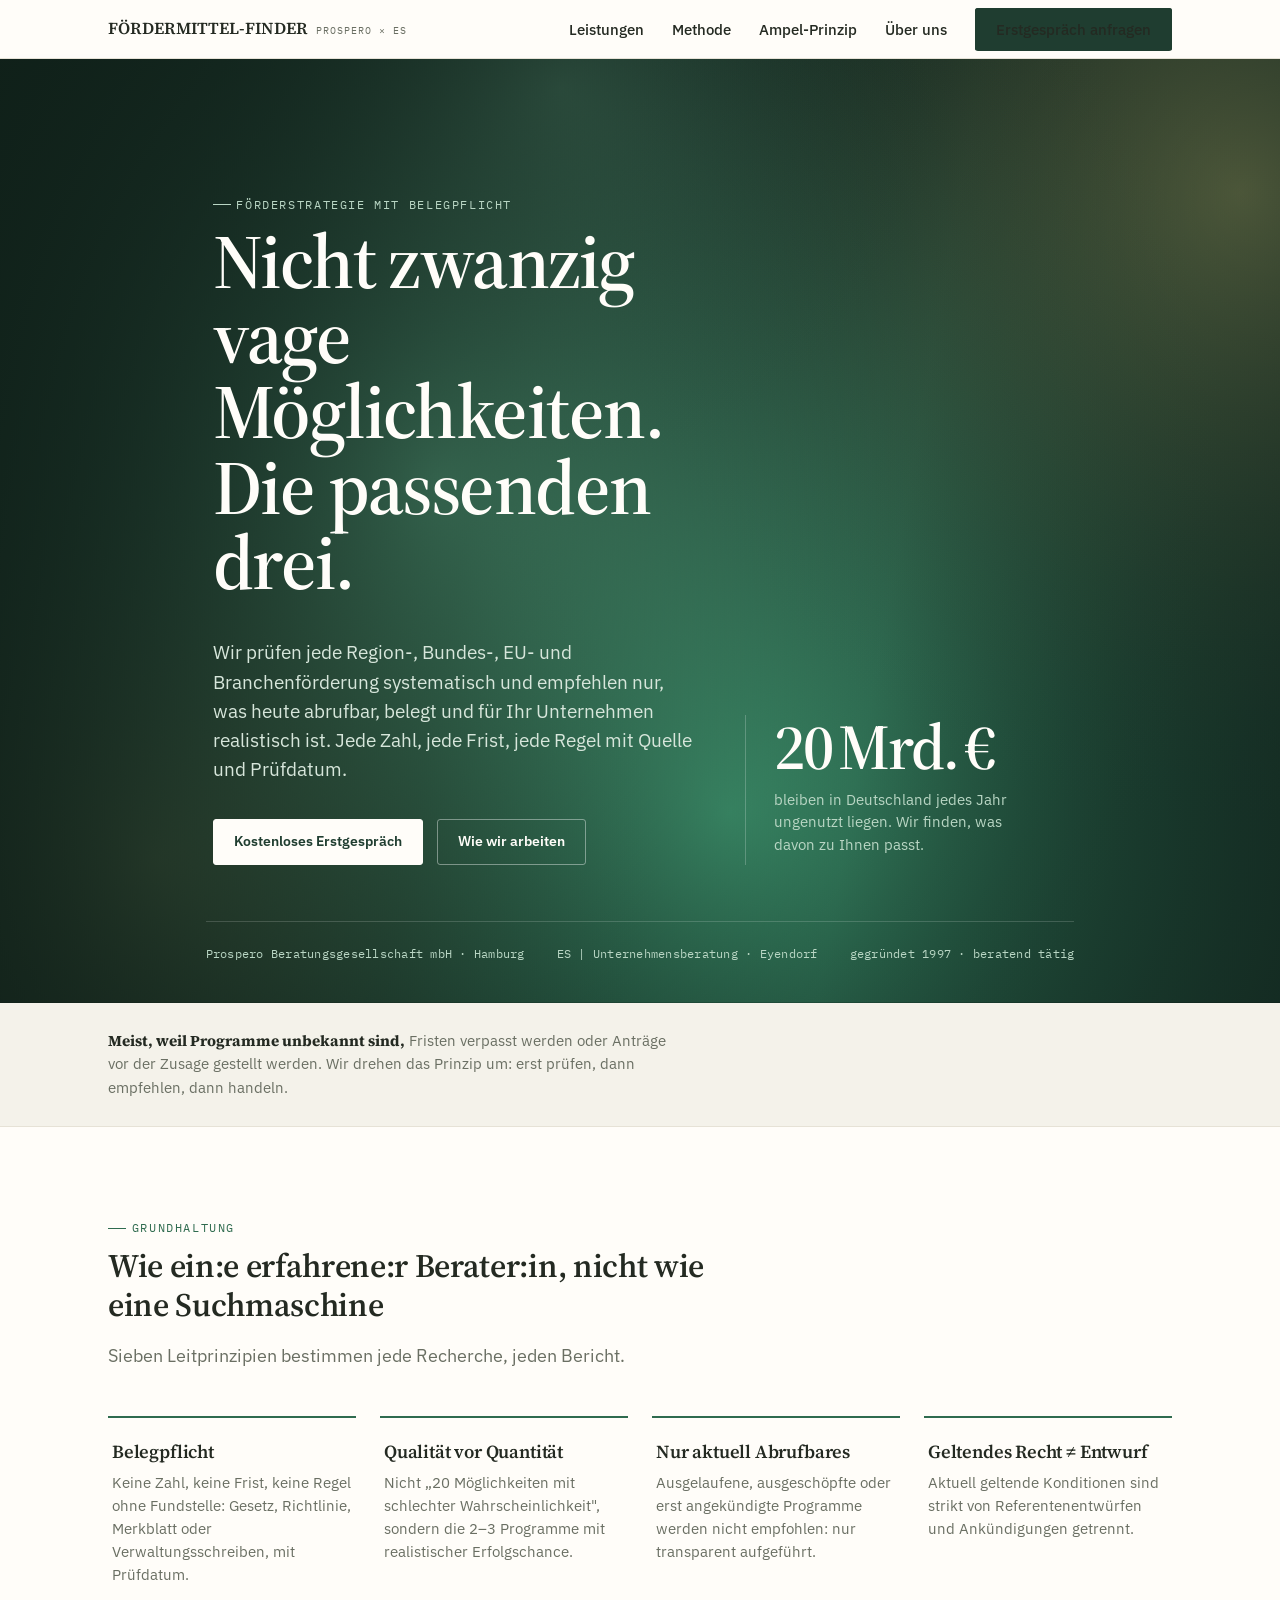
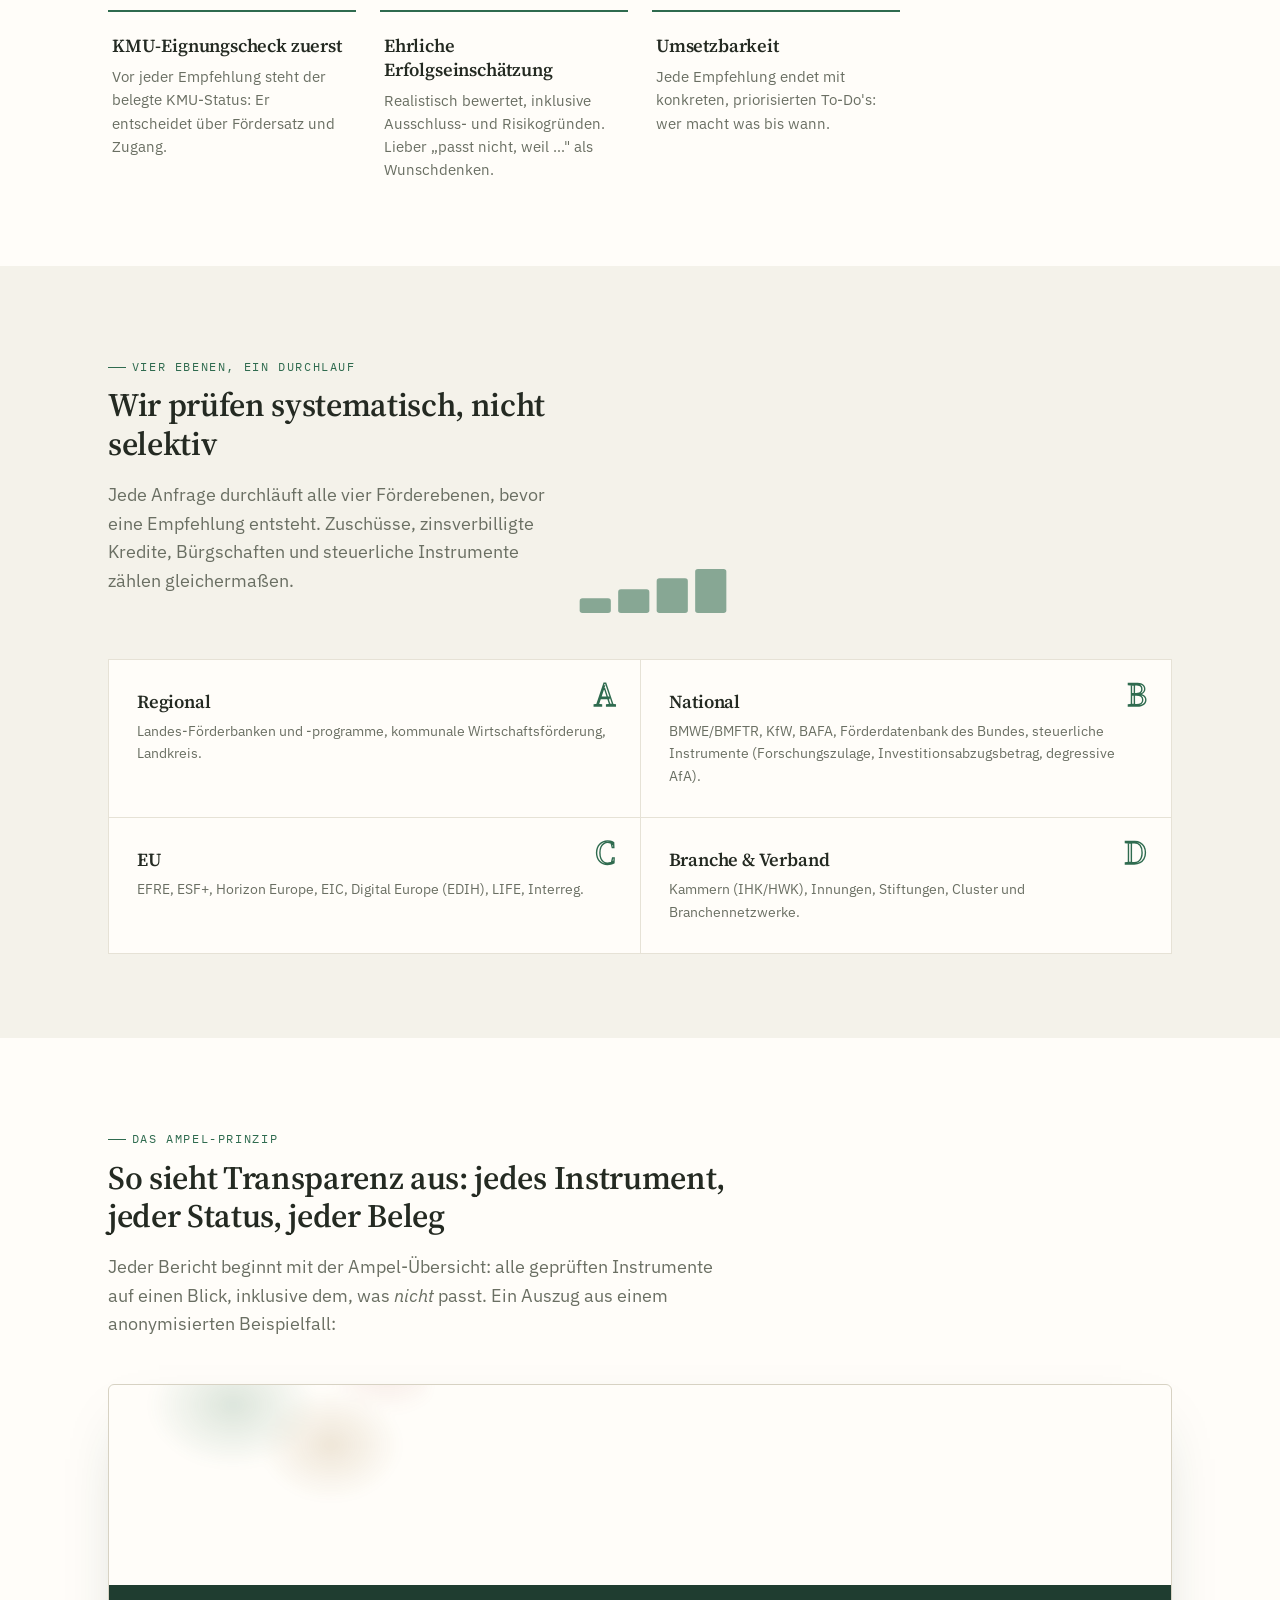
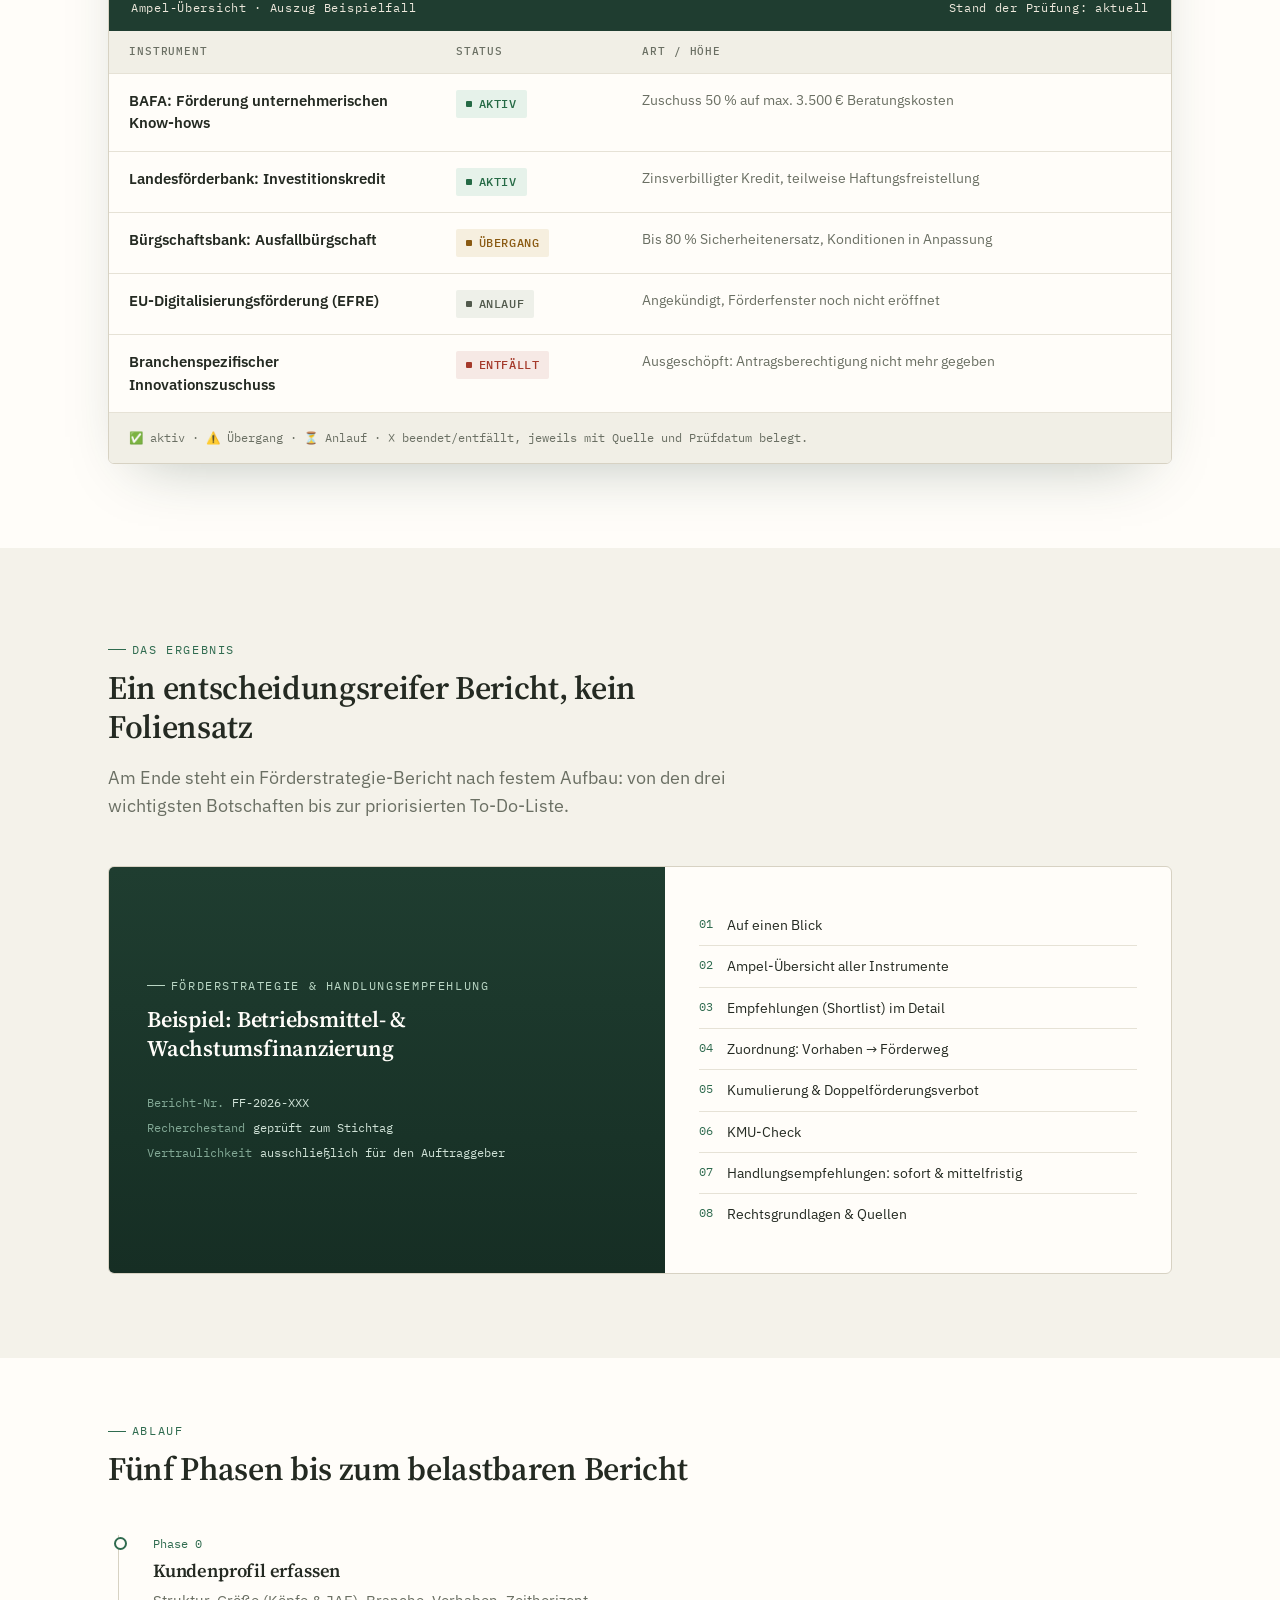
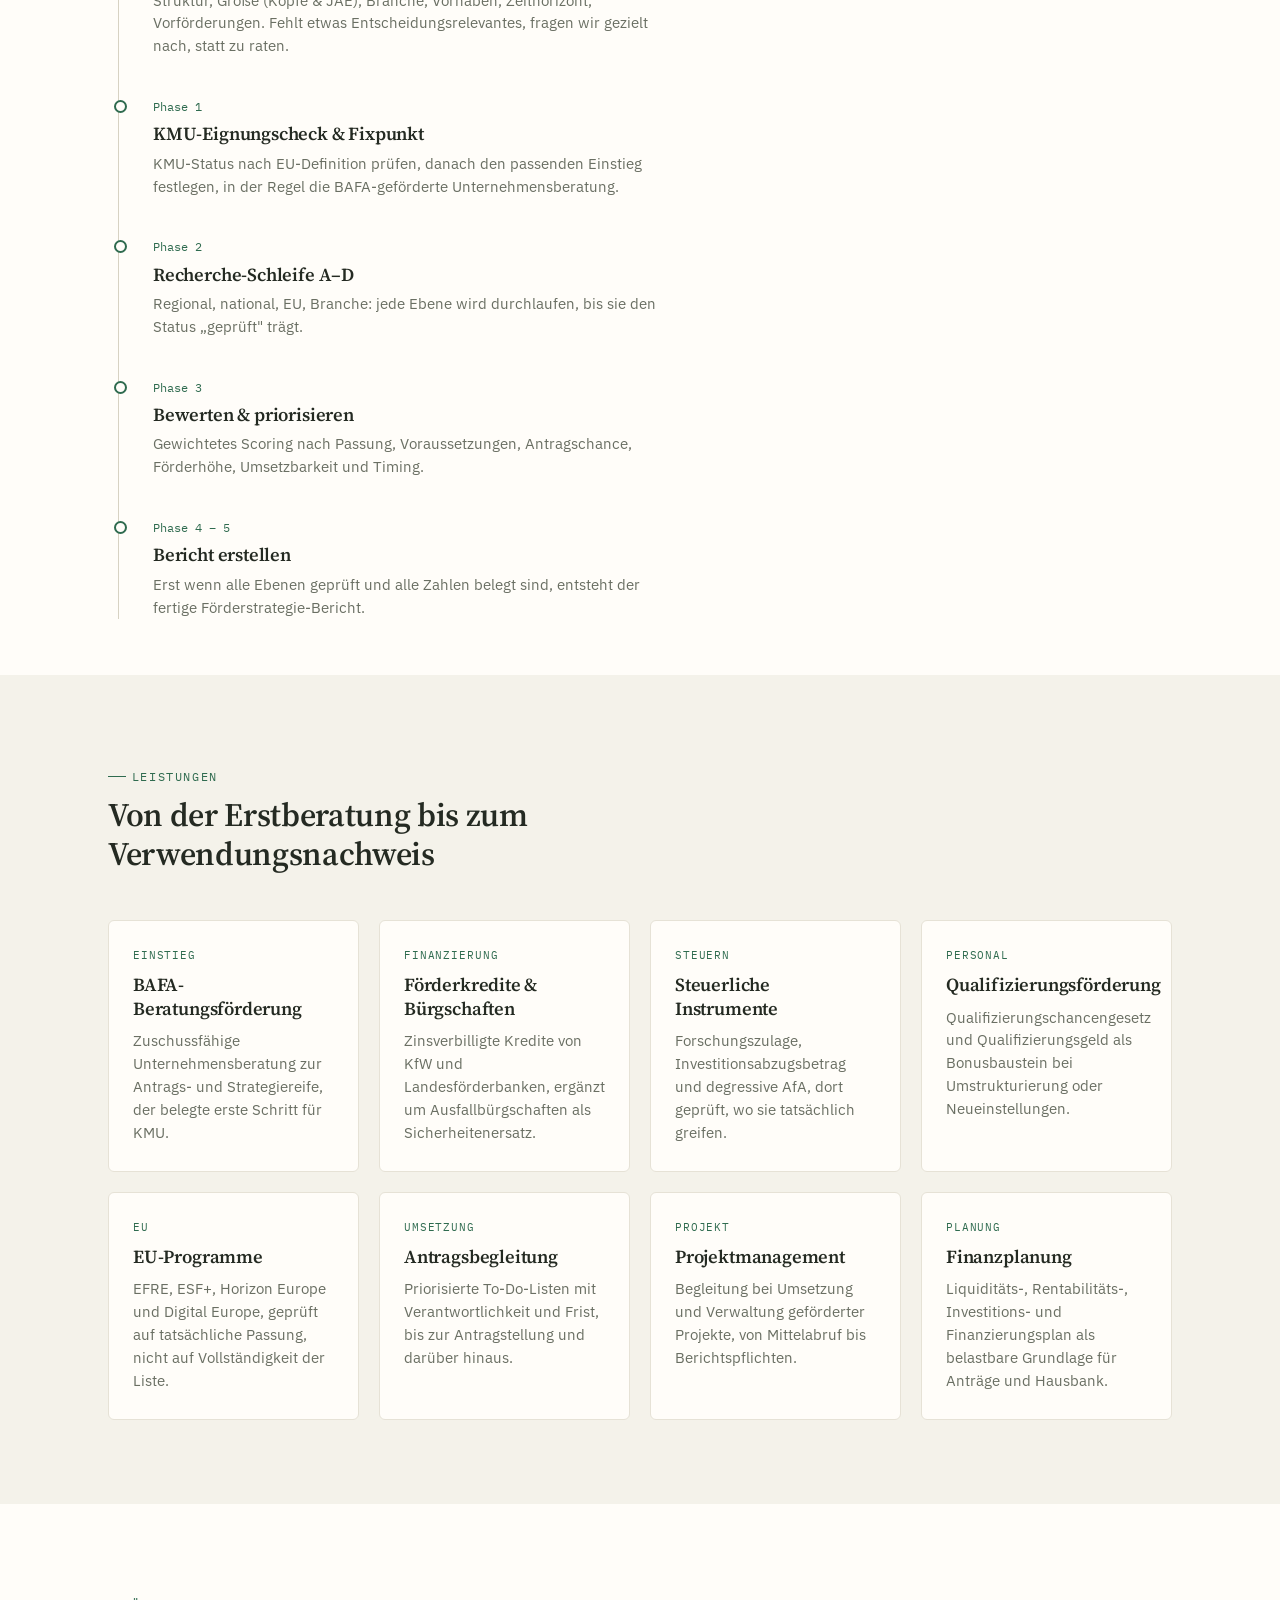
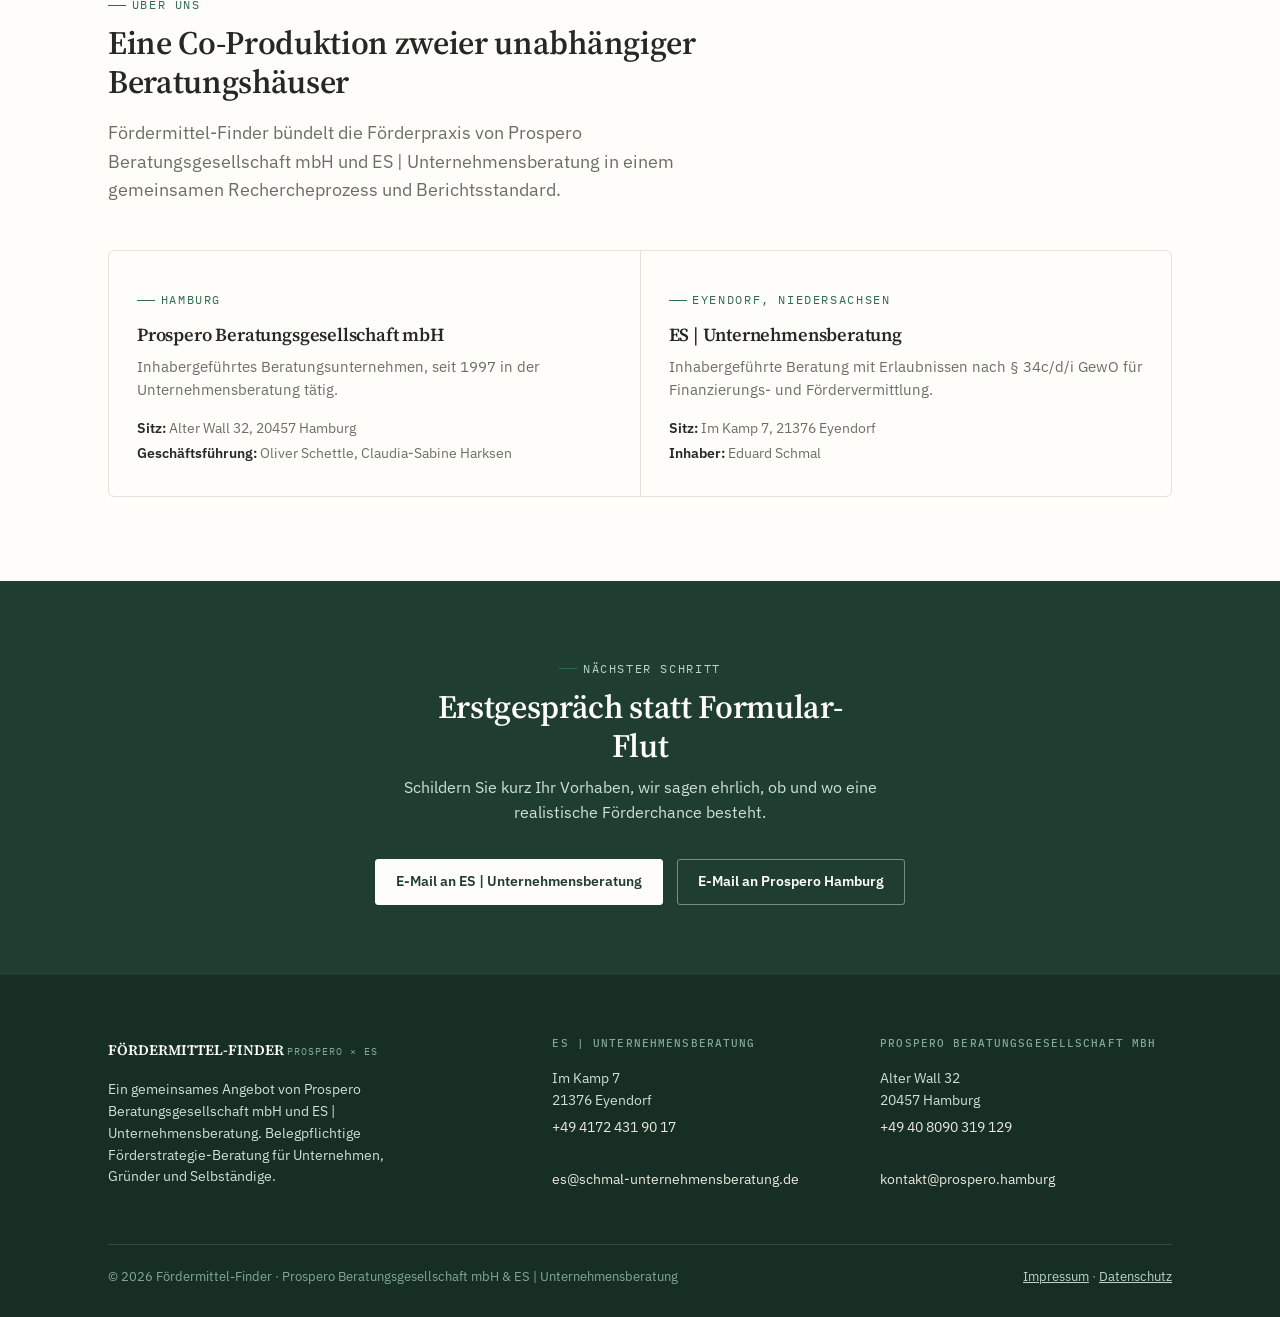
==== commit 51f09fab: "Hero deutlich mutiger: Bug-Fix und echte Neukomposition statt Deko Der Canvas-Hintergrund rendert nu" ====
--- a/index.html
+++ b/index.html
@@ -29,29 +29,35 @@
   <section class="hero">
     <canvas class="hero-canvas" id="heroCanvas" aria-hidden="true"></canvas>
     <div class="hero-scrim" aria-hidden="true"></div>
-    <div class="wrap">
-      <span class="eyebrow">Förderstrategie mit Belegpflicht</span>
-      <h1>Nicht zwanzig vage Möglichkeiten. Die passenden drei.</h1>
-      <p class="lede">Wir prüfen jede Region-, Bundes-, EU- und Branchenförderung systematisch
-        und empfehlen nur, was heute abrufbar, belegt und für Ihr Unternehmen realistisch ist.
-        Jede Zahl, jede Frist, jede Regel mit Quelle und Prüfdatum.</p>
-      <div class="hero-ctas">
-        <a class="cta light" href="#kontakt">Kostenloses Erstgespräch</a>
-        <a class="cta outline" href="#methode">Wie wir arbeiten</a>
-      </div>
-      <div class="hero-provenance">
-        <span>Prospero Beratungsgesellschaft mbH · Hamburg</span>
-        <span>ES | Unternehmensberatung · Eyendorf</span>
-        <span>gegründet 1997 · beratend tätig</span>
-      </div>
+    <div class="wrap hero-grid">
+      <div class="hero-copy">
+        <span class="eyebrow">Förderstrategie mit Belegpflicht</span>
+        <h1>Nicht zwanzig vage Möglichkeiten. Die passenden drei.</h1>
+        <p class="lede">Wir prüfen jede Region-, Bundes-, EU- und Branchenförderung systematisch
+          und empfehlen nur, was heute abrufbar, belegt und für Ihr Unternehmen realistisch ist.
+          Jede Zahl, jede Frist, jede Regel mit Quelle und Prüfdatum.</p>
+        <div class="hero-ctas">
+          <a class="cta light" href="#kontakt">Kostenloses Erstgespräch</a>
+          <a class="cta outline" href="#methode">Wie wir arbeiten</a>
+        </div>
+      </div>
+      <div class="hero-stat">
+        <span class="hero-stat-figure">20&thinsp;Mrd.&thinsp;€</span>
+        <span class="hero-stat-label">bleiben in Deutschland jedes Jahr ungenutzt liegen. Wir finden, was davon zu Ihnen passt.</span>
+      </div>
+    </div>
+    <div class="wrap hero-provenance">
+      <span>Prospero Beratungsgesellschaft mbH · Hamburg</span>
+      <span>ES | Unternehmensberatung · Eyendorf</span>
+      <span>gegründet 1997 · beratend tätig</span>
     </div>
   </section>
 
   <div class="statstrip">
     <div class="wrap">
-      <p><strong>Rund 20 Milliarden Euro</strong> bleiben in Deutschland jedes Jahr ungenutzt liegen,
-        meist, weil Programme unbekannt sind, Fristen verpasst werden oder Anträge vor der Zusage
-        gestellt werden. Wir drehen das Prinzip um: erst prüfen, dann empfehlen, dann handeln.</p>
+      <p><strong>Meist, weil Programme unbekannt sind,</strong> Fristen verpasst werden oder Anträge
+        vor der Zusage gestellt werden. Wir drehen das Prinzip um: erst prüfen, dann empfehlen,
+        dann handeln.</p>
     </div>
   </div>
 
@@ -432,45 +438,54 @@
   // Generatives Hero-Visual: ruhig driftende Lichtfelder statt Stock-Video.
   (function(){
     const canvas = document.getElementById('heroCanvas');
-    if(!canvas || !canvas.getContext) return;
+    const hero = document.querySelector('.hero');
+    if(!canvas || !canvas.getContext || !hero) return;
     const ctx = canvas.getContext('2d');
     const reduceMotion = window.matchMedia('(prefers-reduced-motion: reduce)').matches;
-    let w = 0, h = 0;
+    let w = 0, h = 0, ready = false;
 
     function resize(){
+      const rect = hero.getBoundingClientRect();
+      if(rect.width < 1 || rect.height < 1) return;
       const dpr = Math.min(window.devicePixelRatio || 1, 2);
-      w = canvas.clientWidth;
-      h = canvas.clientHeight;
+      w = rect.width;
+      h = rect.height;
       canvas.width = Math.round(w * dpr);
       canvas.height = Math.round(h * dpr);
       ctx.setTransform(dpr, 0, 0, dpr, 0, 0);
+      ready = true;
     }
     resize();
+    window.addEventListener('load', resize);
     window.addEventListener('resize', resize);
+    if(window.ResizeObserver) new ResizeObserver(resize).observe(hero);
 
     const fields = [
-      { x:.20, y:.32, r:.34, c:'rgba(110,190,148,.55)', sx:.00011, sy:.00008, ph:0.0 },
-      { x:.86, y:.20, r:.26, c:'rgba(214,180,96,.30)',  sx:-.00009, sy:.00012, ph:2.1 },
-      { x:.68, y:.80, r:.38, c:'rgba(46,130,92,.60)',   sx:.00007, sy:-.00010, ph:4.4 },
-      { x:.08, y:.84, r:.22, c:'rgba(214,180,96,.20)',  sx:-.00012, sy:-.00007, ph:1.3 }
+      { x:.30, y:.36, r:.62, c:'rgba(120,205,160,.62)', sx:.00010, sy:.00007, ph:0.0 },
+      { x:.88, y:.22, r:.50, c:'rgba(224,190,104,.34)', sx:-.00008, sy:.00011, ph:2.1 },
+      { x:.66, y:.86, r:.68, c:'rgba(50,145,102,.68)',  sx:.00006, sy:-.00009, ph:4.4 },
+      { x:.06, y:.80, r:.40, c:'rgba(224,190,104,.22)', sx:-.00011, sy:-.00006, ph:1.3 },
+      { x:.48, y:.10, r:.30, c:'rgba(150,215,175,.24)', sx:.00009, sy:.00013, ph:3.2 }
     ];
 
     function paint(t){
-      ctx.clearRect(0, 0, w, h);
-      ctx.fillStyle = '#132720';
-      ctx.fillRect(0, 0, w, h);
-      ctx.globalCompositeOperation = 'lighter';
-      fields.forEach(f=>{
-        const fx = (f.x + Math.sin(t * f.sx + f.ph) * .08) * w;
-        const fy = (f.y + Math.cos(t * f.sy + f.ph) * .08) * h;
-        const fr = f.r * Math.max(w, h);
-        const g = ctx.createRadialGradient(fx, fy, 0, fx, fy, fr);
-        g.addColorStop(0, f.c);
-        g.addColorStop(1, 'rgba(0,0,0,0)');
-        ctx.fillStyle = g;
+      if(ready){
+        ctx.clearRect(0, 0, w, h);
+        ctx.fillStyle = '#132720';
         ctx.fillRect(0, 0, w, h);
-      });
-      ctx.globalCompositeOperation = 'source-over';
+        ctx.globalCompositeOperation = 'lighter';
+        fields.forEach(f=>{
+          const fx = (f.x + Math.sin(t * f.sx + f.ph) * .09) * w;
+          const fy = (f.y + Math.cos(t * f.sy + f.ph) * .09) * h;
+          const fr = f.r * Math.max(w, h);
+          const g = ctx.createRadialGradient(fx, fy, 0, fx, fy, fr);
+          g.addColorStop(0, f.c);
+          g.addColorStop(1, 'rgba(0,0,0,0)');
+          ctx.fillStyle = g;
+          ctx.fillRect(0, 0, w, h);
+        });
+        ctx.globalCompositeOperation = 'source-over';
+      }
       if(!reduceMotion) requestAnimationFrame(paint);
     }
     requestAnimationFrame(paint);
--- a/styles.css
+++ b/styles.css
@@ -150,27 +150,34 @@
 .hero{
   background: linear-gradient(180deg, var(--hero) 0%, var(--hero-dark) 100%);
   color:var(--white);
-  padding:88px 0 76px;
+  padding:64px 0 0;
+  min-height:min(880px, 100vh);
+  display:flex; flex-direction:column; justify-content:center;
   position:relative;
   overflow:hidden;
 }
 .hero-canvas{
-  position:absolute; inset:0; width:100%; height:100%; display:block;
+  position:absolute; inset:0; width:100%; height:100%; display:block; min-height:100%;
 }
 .hero-scrim{
   position:absolute; inset:0;
   background:linear-gradient(100deg,
-    rgba(15,31,24,.92) 0%,
-    rgba(15,31,24,.62) 42%,
-    rgba(15,31,24,.18) 75%,
-    rgba(15,31,24,.05) 100%);
+    rgba(15,31,24,.90) 0%,
+    rgba(15,31,24,.56) 38%,
+    rgba(15,31,24,.14) 68%,
+    rgba(15,31,24,.32) 100%);
 }
 .hero .wrap{position:relative}
+
+.hero-grid{
+  display:grid; grid-template-columns:1.5fr 1fr; gap:48px; align-items:end;
+  padding:64px 0 56px;
+}
 .hero .eyebrow{color:#B9D6C4}
 .hero .eyebrow::before{background:#B9D6C4}
-.hero h1{color:var(--white); max-width:15ch}
-.hero .lede{color:#D7E6DB; max-width:46ch; font-size:1.18rem}
-.hero-ctas{display:flex; gap:14px; margin-top:30px; flex-wrap:wrap}
+.hero h1{color:var(--white); max-width:13ch; font-size:clamp(2.6rem, 6vw, 5.6rem); line-height:0.98}
+.hero .lede{color:#D7E6DB; max-width:44ch; font-size:1.18rem}
+.hero-ctas{display:flex; gap:14px; margin-top:34px; flex-wrap:wrap}
 .hero-ctas .cta.light{background:var(--white); color:var(--hero); border-color:var(--white)}
 .hero-ctas .cta.outline{background:transparent; color:var(--white); border-color:rgba(255,255,255,.4)}
 @media (hover:hover) and (pointer:fine){
@@ -178,10 +185,27 @@
   .hero-ctas .cta.outline:hover{background:rgba(255,255,255,.08)}
 }
 
+.hero-stat{
+  display:flex; flex-direction:column; gap:10px;
+  padding-bottom:8px; border-left:1px solid rgba(255,255,255,.22); padding-left:28px;
+}
+.hero-stat-figure{
+  font-family:var(--serif); font-weight:600; letter-spacing:-0.03em;
+  font-size:clamp(2.6rem, 5vw, 4.4rem); line-height:1; color:var(--white);
+}
+.hero-stat-label{
+  font-size:.94rem; color:#B9D6C4; max-width:26ch; line-height:1.5;
+}
+@media (max-width:860px){
+  .hero-grid{grid-template-columns:1fr; align-items:start}
+  .hero-stat{border-left:none; padding-left:0; padding-top:24px; border-top:1px solid rgba(255,255,255,.22); max-width:38ch}
+}
+
 .hero-provenance{
-  margin-top:52px; padding-top:22px; border-top:1px solid rgba(255,255,255,.16);
+  padding:22px 0 40px; border-top:1px solid rgba(255,255,255,.16);
   display:flex; gap:32px; flex-wrap:wrap; align-items:center;
   font-family:var(--mono); font-size:.78rem; color:#B9D6C4; letter-spacing:.02em;
+  position:relative;
 }
 
 /* stat strip */
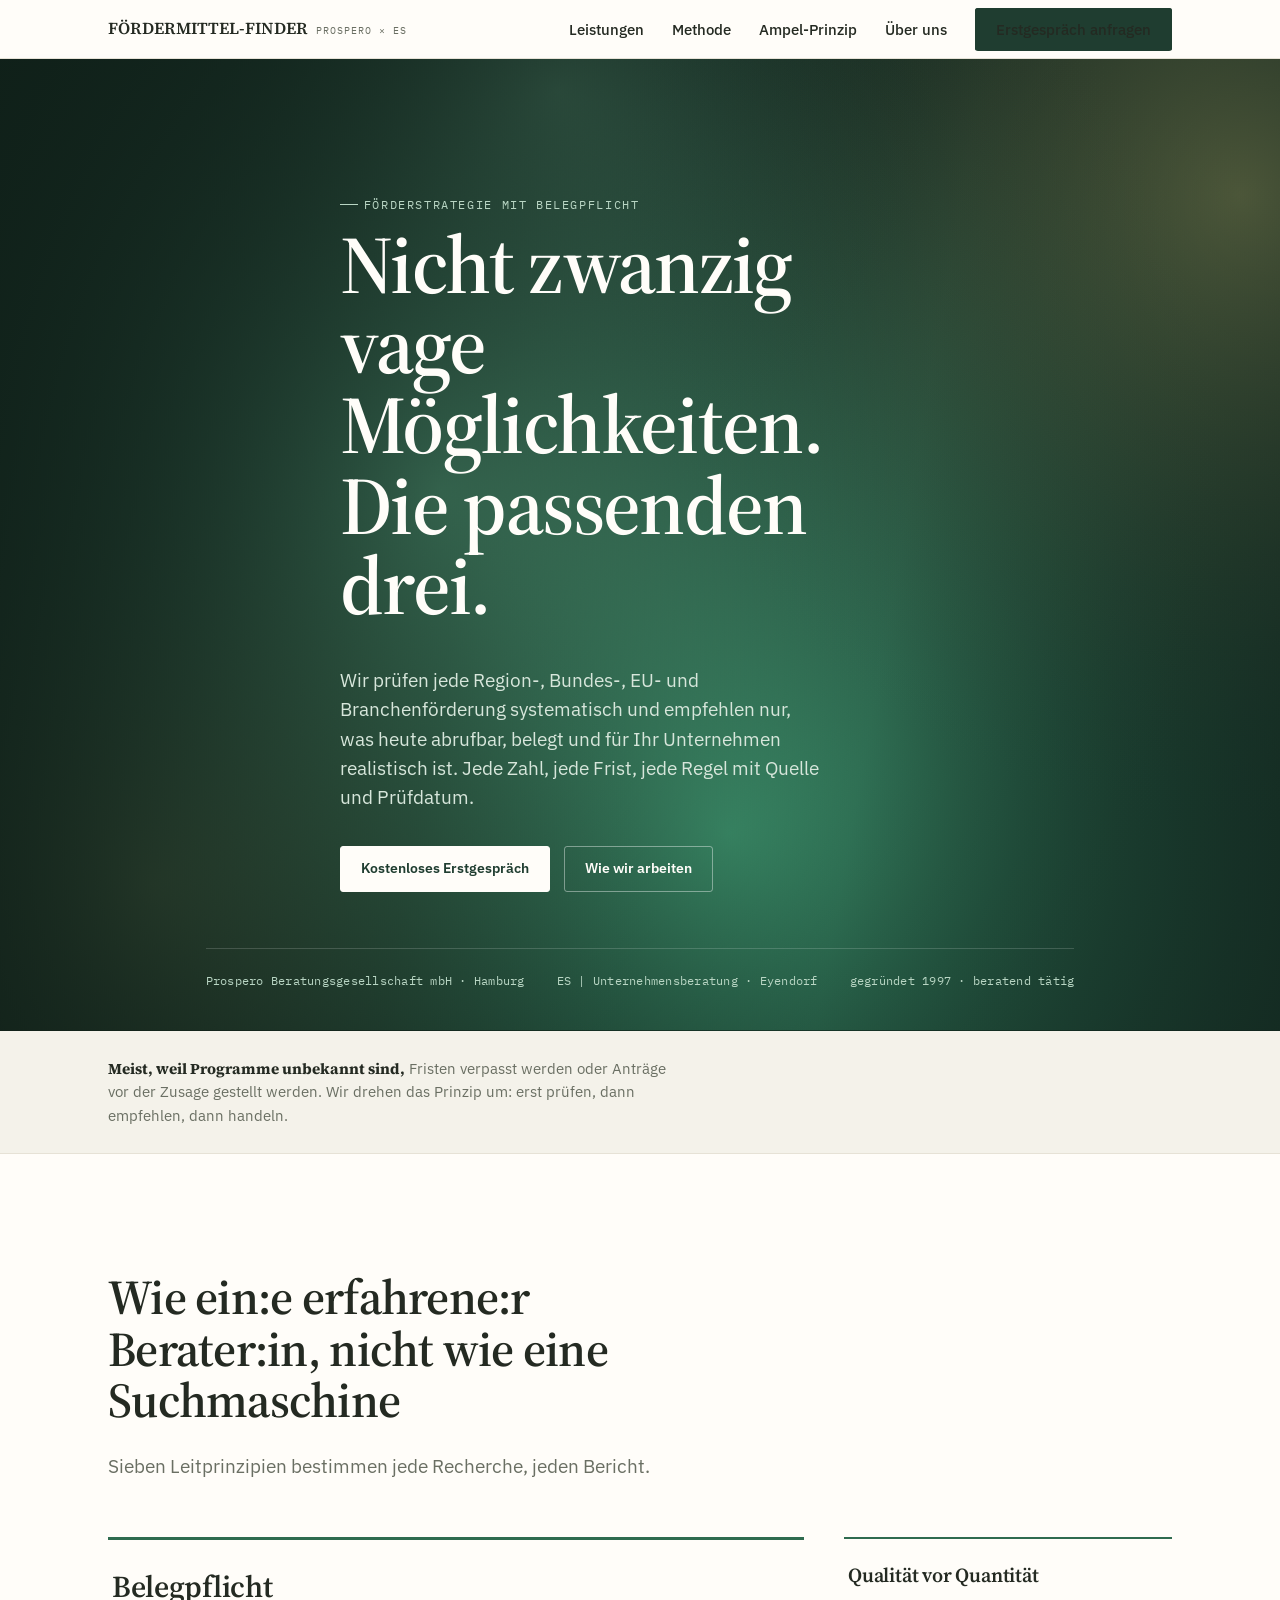
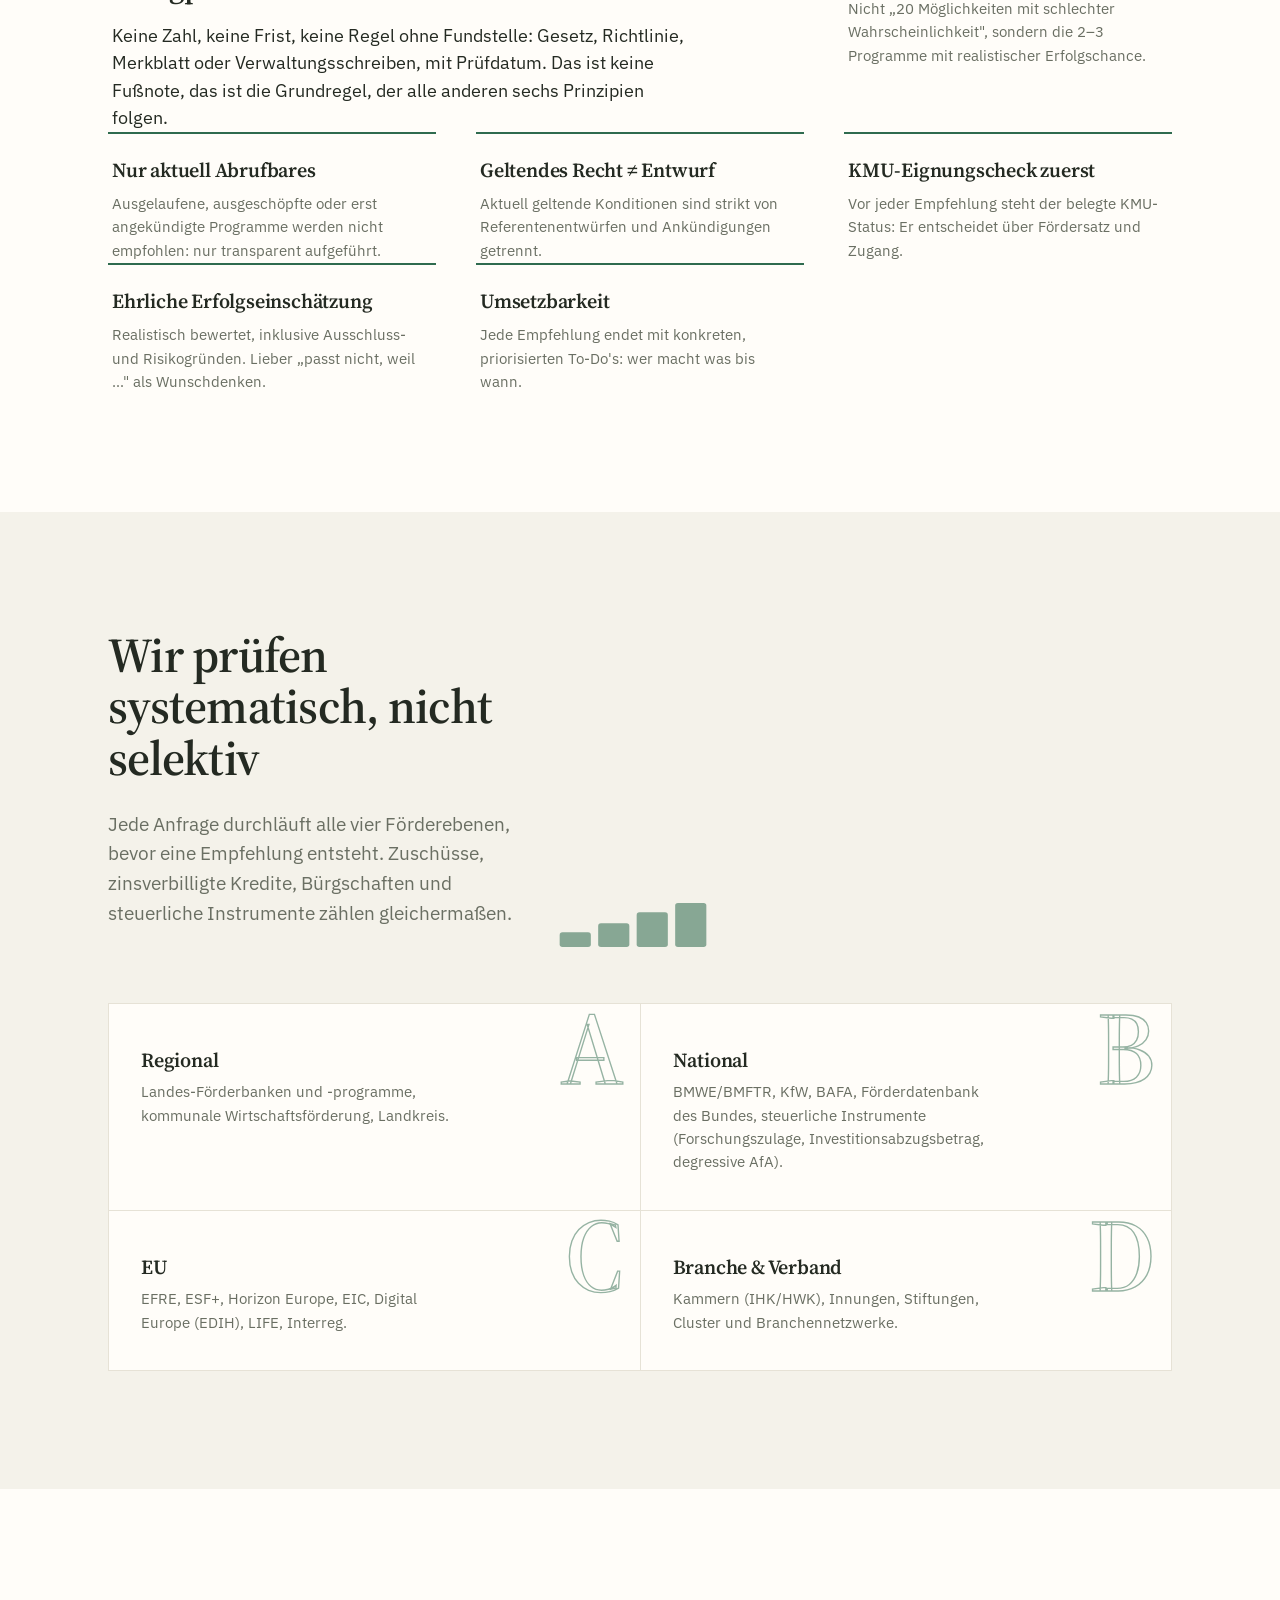
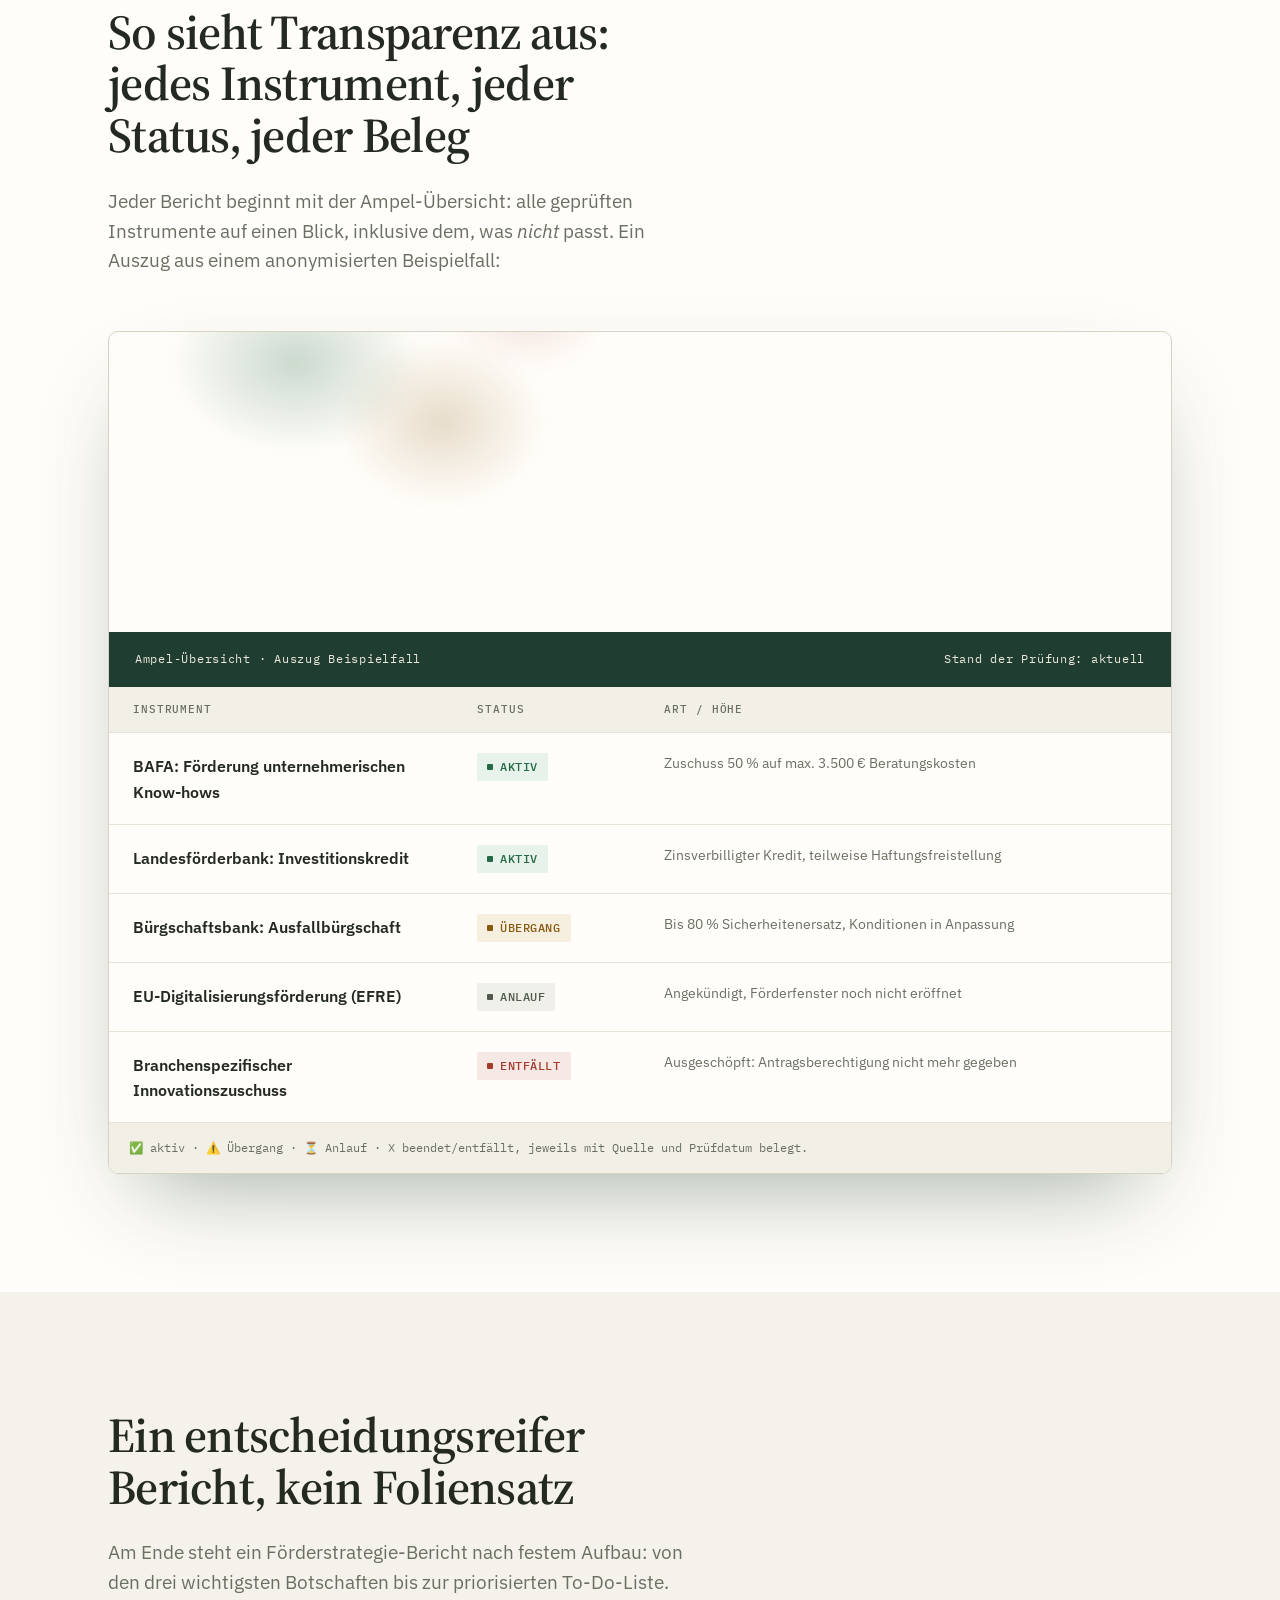
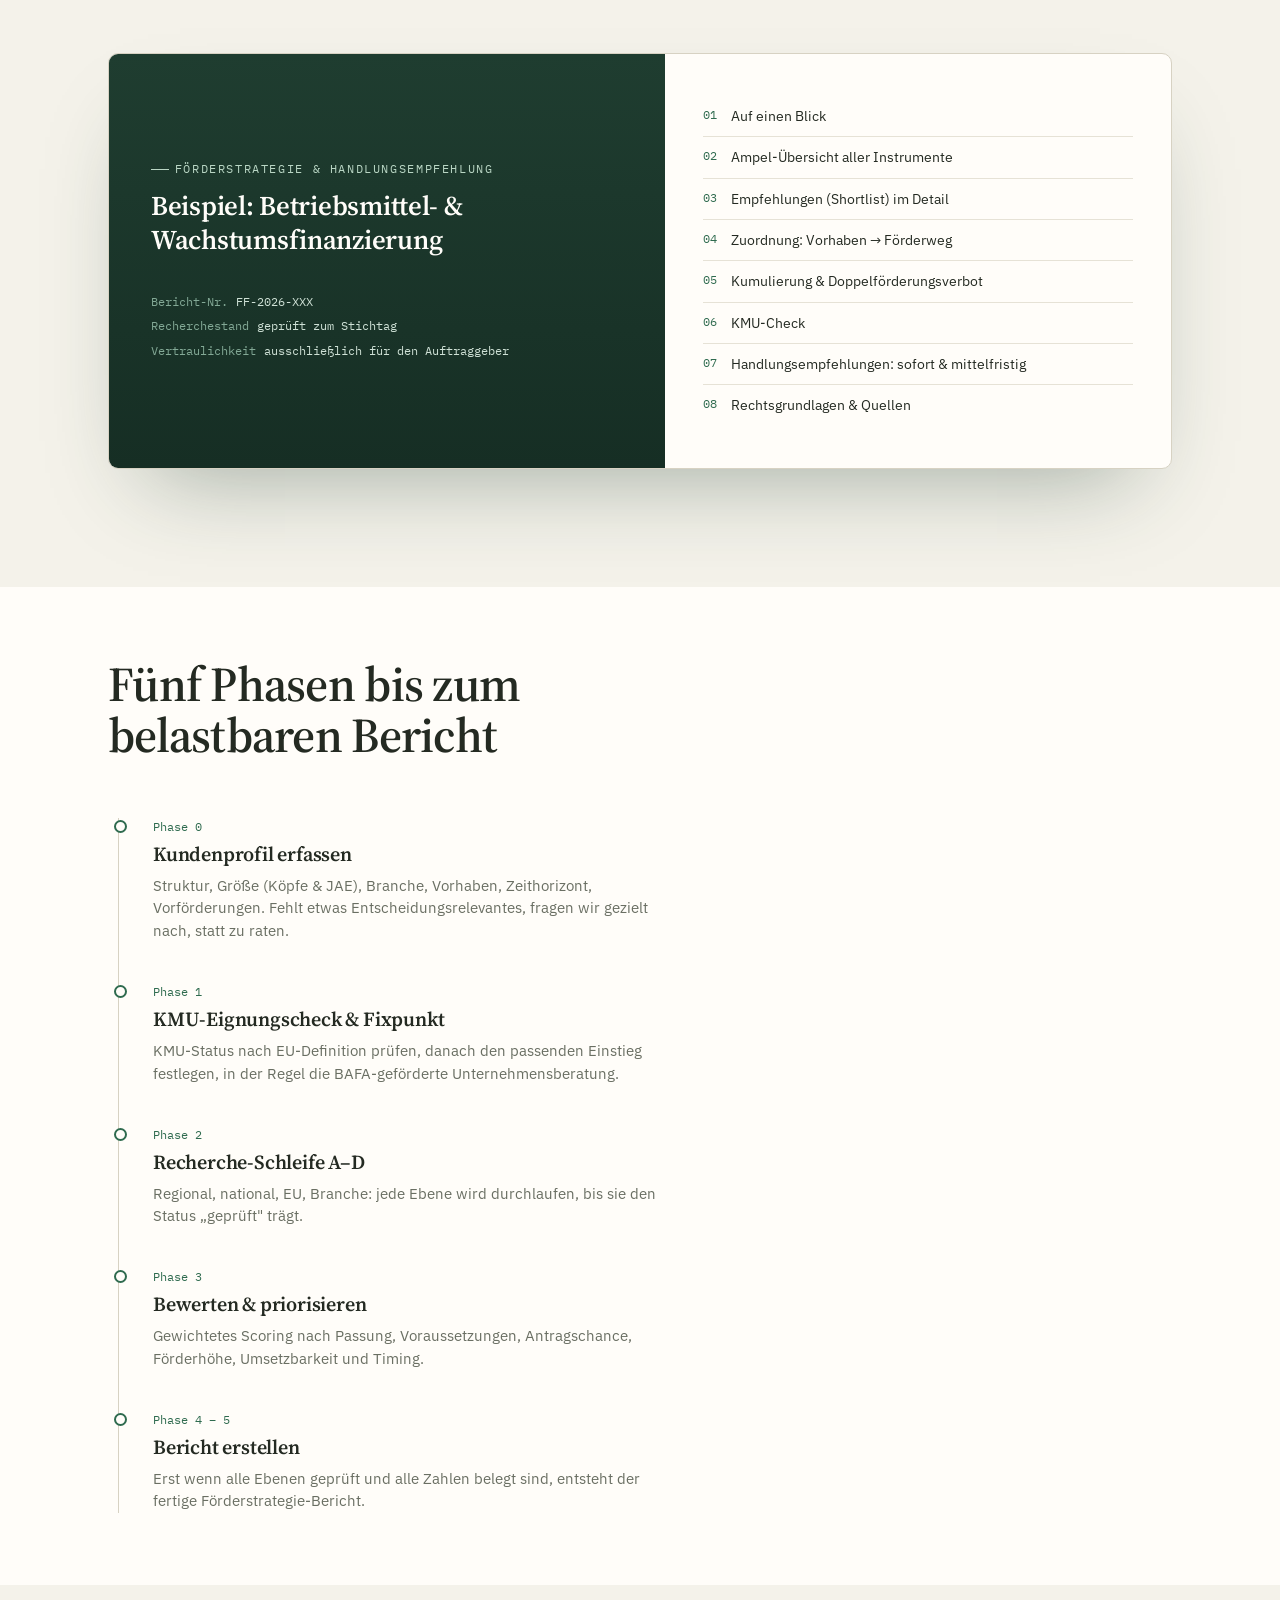
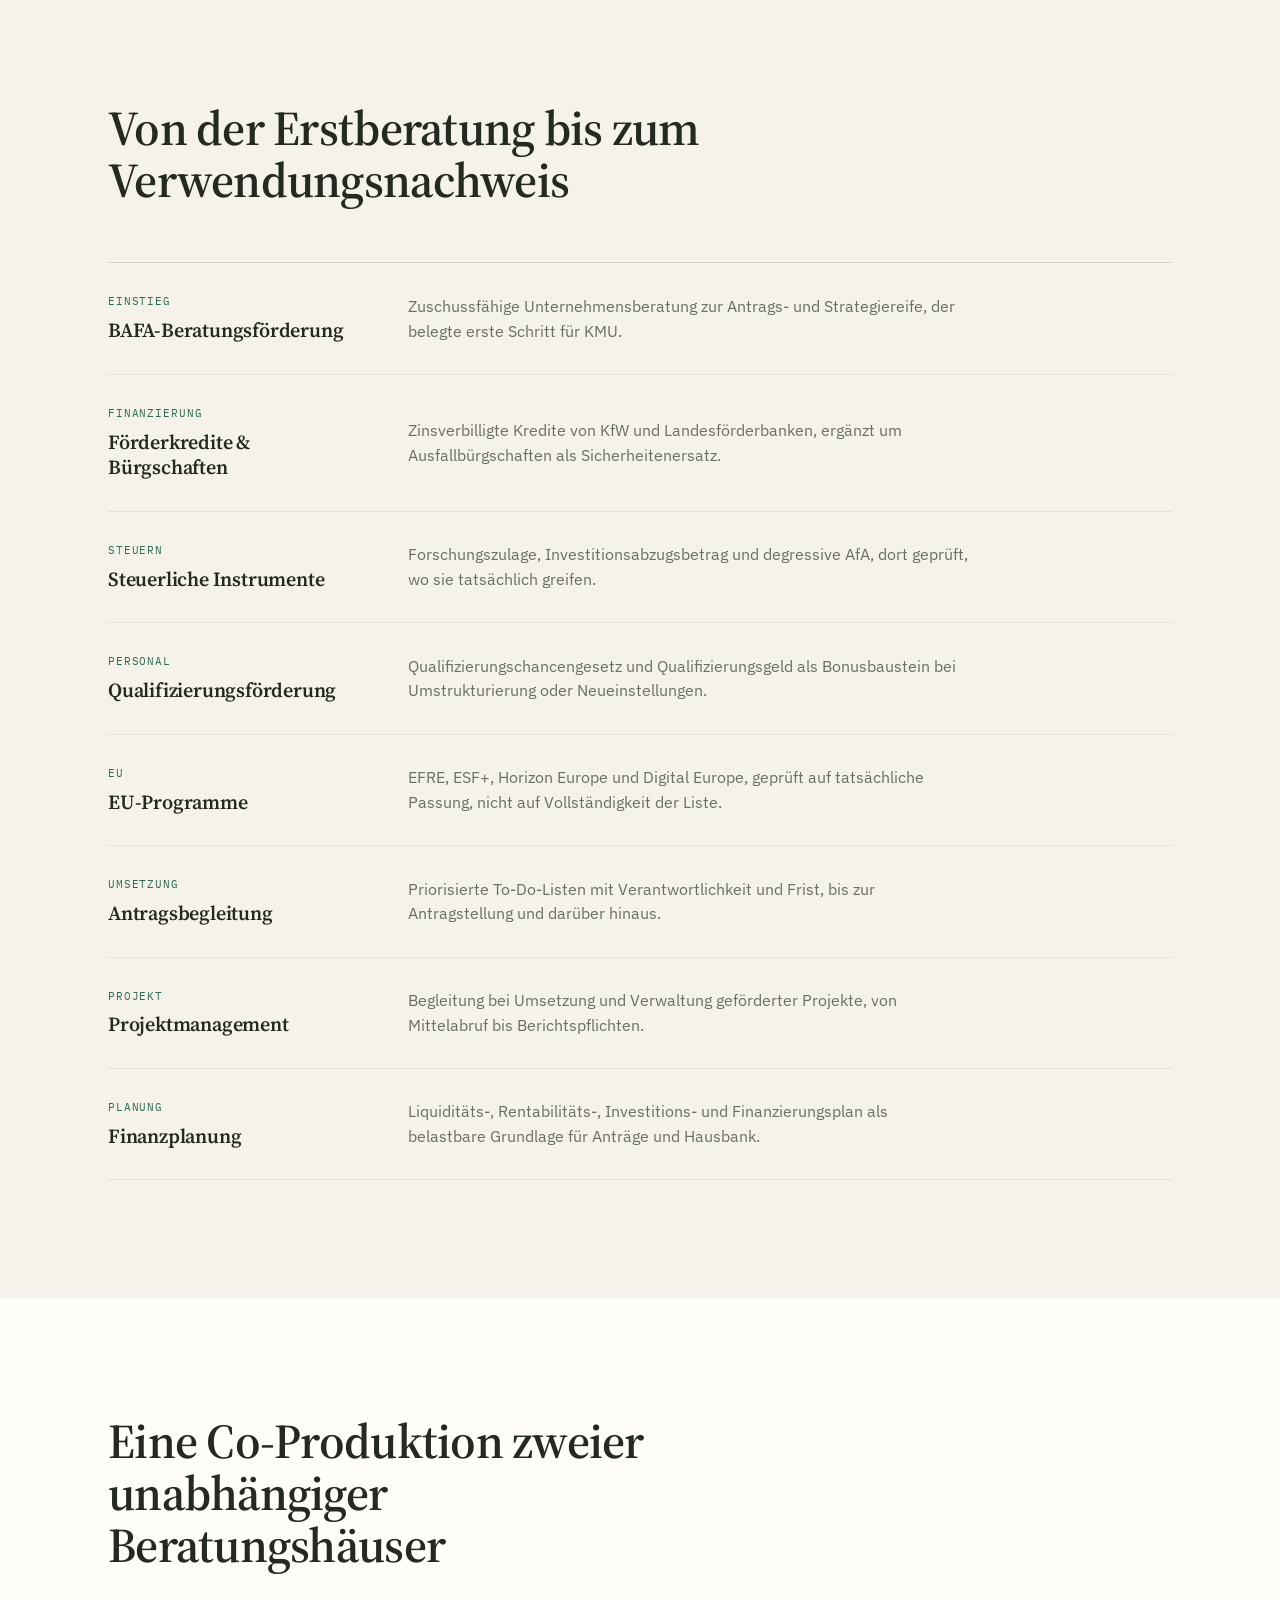
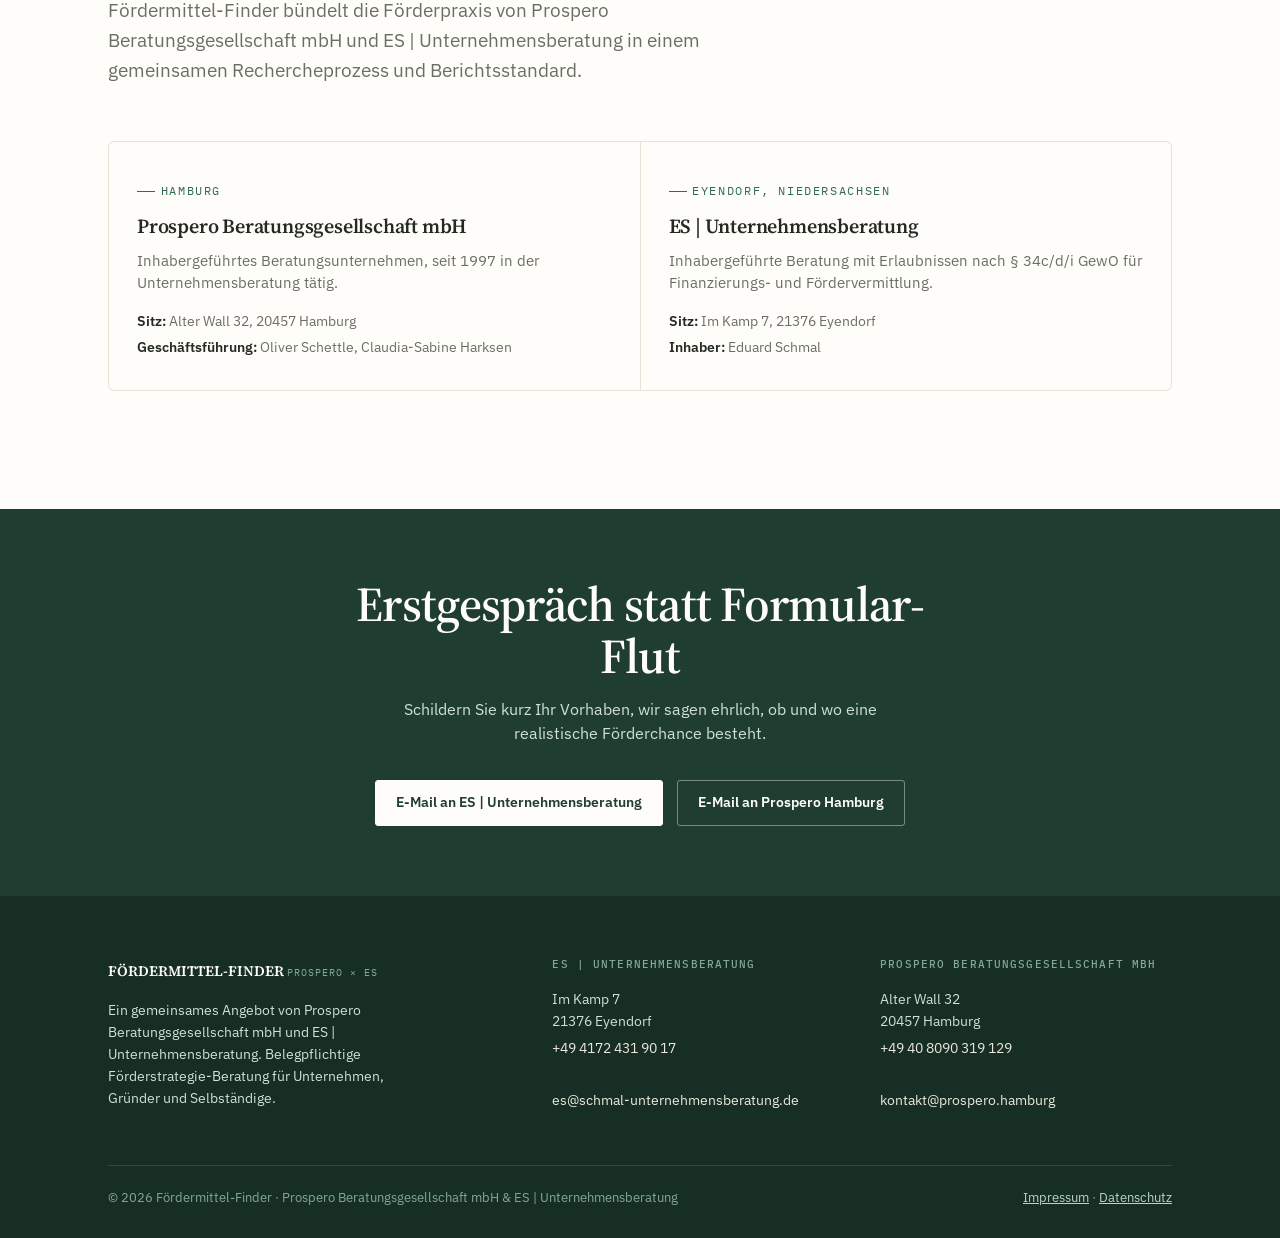
==== commit ab5cb72b: "Bolder-Pass mit /impeccable und emil-design-eng: Klischees raus, echte Struktur rein /impeccable bol" ====
--- a/index.html
+++ b/index.html
@@ -41,10 +41,6 @@
           <a class="cta outline" href="#methode">Wie wir arbeiten</a>
         </div>
       </div>
-      <div class="hero-stat">
-        <span class="hero-stat-figure">20&thinsp;Mrd.&thinsp;€</span>
-        <span class="hero-stat-label">bleiben in Deutschland jedes Jahr ungenutzt liegen. Wir finden, was davon zu Ihnen passt.</span>
-      </div>
     </div>
     <div class="wrap hero-provenance">
       <span>Prospero Beratungsgesellschaft mbH · Hamburg</span>
@@ -64,43 +60,43 @@
   <!-- ===== Methode / Belegpflicht-Prinzipien ===== -->
   <section id="methode">
     <div class="wrap">
-      <div class="section-head reveal">
-        <span class="eyebrow">Grundhaltung</span>
+      <div class="section-head">
         <h2>Wie ein:e erfahrene:r Berater:in, nicht wie eine Suchmaschine</h2>
         <p class="lede">Sieben Leitprinzipien bestimmen jede Recherche, jeden Bericht.</p>
       </div>
       <div class="principles">
-        <div class="principle reveal">
+        <div class="principle principle-lead">
           <h3>Belegpflicht</h3>
           <p>Keine Zahl, keine Frist, keine Regel ohne Fundstelle: Gesetz, Richtlinie, Merkblatt
-            oder Verwaltungsschreiben, mit Prüfdatum.</p>
-        </div>
-        <div class="principle reveal">
+            oder Verwaltungsschreiben, mit Prüfdatum. Das ist keine Fußnote, das ist die Grundregel,
+            der alle anderen sechs Prinzipien folgen.</p>
+        </div>
+        <div class="principle">
           <h3>Qualität vor Quantität</h3>
           <p>Nicht „20 Möglichkeiten mit schlechter Wahrscheinlichkeit", sondern die 2–3 Programme
             mit realistischer Erfolgschance.</p>
         </div>
-        <div class="principle reveal">
+        <div class="principle">
           <h3>Nur aktuell Abrufbares</h3>
           <p>Ausgelaufene, ausgeschöpfte oder erst angekündigte Programme werden nicht empfohlen:
             nur transparent aufgeführt.</p>
         </div>
-        <div class="principle reveal">
+        <div class="principle">
           <h3>Geltendes Recht ≠ Entwurf</h3>
           <p>Aktuell geltende Konditionen sind strikt von Referentenentwürfen und Ankündigungen
             getrennt.</p>
         </div>
-        <div class="principle reveal">
+        <div class="principle">
           <h3>KMU-Eignungscheck zuerst</h3>
           <p>Vor jeder Empfehlung steht der belegte KMU-Status: Er entscheidet über Fördersatz
             und Zugang.</p>
         </div>
-        <div class="principle reveal">
+        <div class="principle">
           <h3>Ehrliche Erfolgseinschätzung</h3>
           <p>Realistisch bewertet, inklusive Ausschluss- und Risikogründen. Lieber „passt nicht,
             weil …" als Wunschdenken.</p>
         </div>
-        <div class="principle reveal">
+        <div class="principle">
           <h3>Umsetzbarkeit</h3>
           <p>Jede Empfehlung endet mit konkreten, priorisierten To-Do's: wer macht was bis wann.</p>
         </div>
@@ -111,9 +107,8 @@
   <!-- ===== Förderebenen ===== -->
   <section class="alt">
     <div class="wrap">
-      <div class="section-head reveal levels-head">
+      <div class="section-head levels-head">
         <div>
-          <span class="eyebrow">Vier Ebenen, ein Durchlauf</span>
           <h2>Wir prüfen systematisch, nicht selektiv</h2>
           <p class="lede">Jede Anfrage durchläuft alle vier Förderebenen, bevor eine Empfehlung
             entsteht. Zuschüsse, zinsverbilligte Kredite, Bürgschaften und steuerliche Instrumente
@@ -127,23 +122,23 @@
         </svg>
       </div>
       <div class="ebenen">
-        <div class="ebene reveal">
+        <div class="ebene">
           <span class="letter">A</span>
           <h3>Regional</h3>
           <p>Landes-Förderbanken und -programme, kommunale Wirtschaftsförderung, Landkreis.</p>
         </div>
-        <div class="ebene reveal">
+        <div class="ebene">
           <span class="letter">B</span>
           <h3>National</h3>
           <p>BMWE/BMFTR, KfW, BAFA, Förderdatenbank des Bundes, steuerliche Instrumente
             (Forschungszulage, Investitionsabzugsbetrag, degressive AfA).</p>
         </div>
-        <div class="ebene reveal">
+        <div class="ebene">
           <span class="letter">C</span>
           <h3>EU</h3>
           <p>EFRE, ESF+, Horizon Europe, EIC, Digital Europe (EDIH), LIFE, Interreg.</p>
         </div>
-        <div class="ebene reveal">
+        <div class="ebene">
           <span class="letter">D</span>
           <h3>Branche &amp; Verband</h3>
           <p>Kammern (IHK/HWK), Innungen, Stiftungen, Cluster und Branchennetzwerke.</p>
@@ -155,15 +150,14 @@
   <!-- ===== Ampel-Prinzip (Signature) ===== -->
   <section id="ampel">
     <div class="wrap">
-      <div class="section-head reveal">
-        <span class="eyebrow">Das Ampel-Prinzip</span>
+      <div class="section-head">
         <h2>So sieht Transparenz aus: jedes Instrument, jeder Status, jeder Beleg</h2>
         <p class="lede">Jeder Bericht beginnt mit der Ampel-Übersicht: alle geprüften Instrumente
           auf einen Blick, inklusive dem, was <em>nicht</em> passt. Ein Auszug aus einem
           anonymisierten Beispielfall:</p>
       </div>
 
-      <div class="ampel-frame reveal">
+      <div class="ampel-frame">
         <div class="ampel-glow" aria-hidden="true"></div>
         <div class="ampel-bar">
           <span>Ampel-Übersicht · Auszug Beispielfall</span>
@@ -209,13 +203,12 @@
   <!-- ===== Bericht Preview ===== -->
   <section class="alt">
     <div class="wrap">
-      <div class="section-head reveal">
-        <span class="eyebrow">Das Ergebnis</span>
+      <div class="section-head">
         <h2>Ein entscheidungsreifer Bericht, kein Foliensatz</h2>
         <p class="lede">Am Ende steht ein Förderstrategie-Bericht nach festem Aufbau: von den drei
           wichtigsten Botschaften bis zur priorisierten To-Do-Liste.</p>
       </div>
-      <div class="report-preview reveal">
+      <div class="report-preview">
         <div class="report-deckblatt">
           <span class="eyebrow">Förderstrategie &amp; Handlungsempfehlung</span>
           <h3>Beispiel: Betriebsmittel- &amp; Wachstumsfinanzierung</h3>
@@ -244,36 +237,35 @@
   <!-- ===== Prozess ===== -->
   <section class="tight">
     <div class="wrap">
-      <div class="section-head reveal">
-        <span class="eyebrow">Ablauf</span>
+      <div class="section-head">
         <h2>Fünf Phasen bis zum belastbaren Bericht</h2>
       </div>
       <div class="timeline">
-        <div class="tl-step reveal">
+        <div class="tl-step">
           <span class="num">Phase 0</span>
           <h3>Kundenprofil erfassen</h3>
           <p>Struktur, Größe (Köpfe &amp; JAE), Branche, Vorhaben, Zeithorizont, Vorförderungen.
             Fehlt etwas Entscheidungsrelevantes, fragen wir gezielt nach, statt zu raten.</p>
         </div>
-        <div class="tl-step reveal">
+        <div class="tl-step">
           <span class="num">Phase 1</span>
           <h3>KMU-Eignungscheck &amp; Fixpunkt</h3>
           <p>KMU-Status nach EU-Definition prüfen, danach den passenden Einstieg festlegen,
             in der Regel die BAFA-geförderte Unternehmensberatung.</p>
         </div>
-        <div class="tl-step reveal">
+        <div class="tl-step">
           <span class="num">Phase 2</span>
           <h3>Recherche-Schleife A–D</h3>
           <p>Regional, national, EU, Branche: jede Ebene wird durchlaufen, bis sie den Status
             „geprüft" trägt.</p>
         </div>
-        <div class="tl-step reveal">
+        <div class="tl-step">
           <span class="num">Phase 3</span>
           <h3>Bewerten &amp; priorisieren</h3>
           <p>Gewichtetes Scoring nach Passung, Voraussetzungen, Antragschance, Förderhöhe,
             Umsetzbarkeit und Timing.</p>
         </div>
-        <div class="tl-step reveal">
+        <div class="tl-step">
           <span class="num">Phase 4 – 5</span>
           <h3>Bericht erstellen</h3>
           <p>Erst wenn alle Ebenen geprüft und alle Zahlen belegt sind, entsteht der fertige
@@ -286,56 +278,47 @@
   <!-- ===== Leistungen ===== -->
   <section id="leistungen" class="alt">
     <div class="wrap">
-      <div class="section-head reveal">
-        <span class="eyebrow">Leistungen</span>
+      <div class="section-head">
         <h2>Von der Erstberatung bis zum Verwendungsnachweis</h2>
       </div>
-      <div class="cards">
-        <div class="card reveal">
-          <span class="tag">Einstieg</span>
-          <h3>BAFA-Beratungsförderung</h3>
+      <div class="services-list">
+        <div class="service-row">
+          <div class="service-label"><span class="tag">Einstieg</span><h3>BAFA-Beratungsförderung</h3></div>
           <p>Zuschussfähige Unternehmensberatung zur Antrags- und Strategiereife, der belegte
             erste Schritt für KMU.</p>
         </div>
-        <div class="card reveal">
-          <span class="tag">Finanzierung</span>
-          <h3>Förderkredite &amp; Bürgschaften</h3>
+        <div class="service-row">
+          <div class="service-label"><span class="tag">Finanzierung</span><h3>Förderkredite &amp; Bürgschaften</h3></div>
           <p>Zinsverbilligte Kredite von KfW und Landesförderbanken, ergänzt um Ausfallbürgschaften
             als Sicherheitenersatz.</p>
         </div>
-        <div class="card reveal">
-          <span class="tag">Steuern</span>
-          <h3>Steuerliche Instrumente</h3>
+        <div class="service-row">
+          <div class="service-label"><span class="tag">Steuern</span><h3>Steuerliche Instrumente</h3></div>
           <p>Forschungszulage, Investitionsabzugsbetrag und degressive AfA, dort geprüft, wo sie
             tatsächlich greifen.</p>
         </div>
-        <div class="card reveal">
-          <span class="tag">Personal</span>
-          <h3>Qualifizierungsförderung</h3>
+        <div class="service-row">
+          <div class="service-label"><span class="tag">Personal</span><h3>Qualifizierungsförderung</h3></div>
           <p>Qualifizierungschancengesetz und Qualifizierungsgeld als Bonusbaustein bei
             Umstrukturierung oder Neueinstellungen.</p>
         </div>
-        <div class="card reveal">
-          <span class="tag">EU</span>
-          <h3>EU-Programme</h3>
+        <div class="service-row">
+          <div class="service-label"><span class="tag">EU</span><h3>EU-Programme</h3></div>
           <p>EFRE, ESF+, Horizon Europe und Digital Europe, geprüft auf tatsächliche Passung,
             nicht auf Vollständigkeit der Liste.</p>
         </div>
-        <div class="card reveal">
-          <span class="tag">Umsetzung</span>
-          <h3>Antragsbegleitung</h3>
+        <div class="service-row">
+          <div class="service-label"><span class="tag">Umsetzung</span><h3>Antragsbegleitung</h3></div>
           <p>Priorisierte To-Do-Listen mit Verantwortlichkeit und Frist, bis zur Antragstellung
             und darüber hinaus.</p>
         </div>
-        <div class="card reveal">
-          <span class="tag">Projekt</span>
-          <h3>Projektmanagement</h3>
+        <div class="service-row">
+          <div class="service-label"><span class="tag">Projekt</span><h3>Projektmanagement</h3></div>
           <p>Begleitung bei Umsetzung und Verwaltung geförderter Projekte, von Mittelabruf bis
             Berichtspflichten.</p>
         </div>
-        <div class="card reveal">
-          <span class="tag">Planung</span>
-          <h3>Finanzplanung</h3>
+        <div class="service-row">
+          <div class="service-label"><span class="tag">Planung</span><h3>Finanzplanung</h3></div>
           <p>Liquiditäts-, Rentabilitäts-, Investitions- und Finanzierungsplan als belastbare
             Grundlage für Anträge und Hausbank.</p>
         </div>
@@ -346,15 +329,14 @@
   <!-- ===== Kooperation ===== -->
   <section id="kooperation">
     <div class="wrap">
-      <div class="section-head reveal">
-        <span class="eyebrow">Über uns</span>
+      <div class="section-head">
         <h2>Eine Co-Produktion zweier unabhängiger Beratungshäuser</h2>
         <p class="lede">Fördermittel-Finder bündelt die Förderpraxis von Prospero
           Beratungsgesellschaft mbH und ES | Unternehmensberatung in einem gemeinsamen
           Rechercheprozess und Berichtsstandard.</p>
       </div>
       <div class="partners">
-        <div class="partner reveal">
+        <div class="partner">
           <span class="eyebrow">Hamburg</span>
           <h3>Prospero Beratungsgesellschaft mbH</h3>
           <p>Inhabergeführtes Beratungsunternehmen, seit 1997 in der Unternehmensberatung tätig.</p>
@@ -363,7 +345,7 @@
             <div><dt>Geschäftsführung:</dt> <dd>Oliver Schettle, Claudia-Sabine Harksen</dd></div>
           </dl>
         </div>
-        <div class="partner reveal">
+        <div class="partner">
           <span class="eyebrow">Eyendorf, Niedersachsen</span>
           <h3>ES | Unternehmensberatung</h3>
           <p>Inhabergeführte Beratung mit Erlaubnissen nach § 34c/d/i GewO für
@@ -379,7 +361,6 @@
 
   <section class="ctaband" id="kontakt">
     <div class="wrap">
-      <span class="eyebrow" style="color:#B9D6C4">Nächster Schritt</span>
       <h2>Erstgespräch statt Formular-Flut</h2>
       <p>Schildern Sie kurz Ihr Vorhaben, wir sagen ehrlich, ob und wo eine realistische
         Förderchance besteht.</p>
@@ -427,10 +408,6 @@
 
 <script>
   document.getElementById('year').textContent = new Date().getFullYear();
-  const io = new IntersectionObserver((entries)=>{
-    entries.forEach(e=>{ if(e.isIntersecting){ e.target.classList.add('in'); io.unobserve(e.target);} });
-  }, {threshold:0.12});
-  document.querySelectorAll('.reveal').forEach(el=>io.observe(el));
   document.querySelectorAll('.navlinks a').forEach(a=>a.addEventListener('click',()=>{
     document.getElementById('navcheck').checked = false;
   }));
@@ -486,9 +463,12 @@
         });
         ctx.globalCompositeOperation = 'source-over';
       }
-      if(!reduceMotion) requestAnimationFrame(paint);
+      if(!reduceMotion && !document.hidden) requestAnimationFrame(paint);
     }
     requestAnimationFrame(paint);
+    document.addEventListener('visibilitychange', ()=>{
+      if(!document.hidden && !reduceMotion) requestAnimationFrame(paint);
+    });
   })();
 </script>
 </body>
--- a/styles.css
+++ b/styles.css
@@ -59,10 +59,10 @@
 
 h1,h2,h3{font-family:var(--serif); color:var(--ink); font-weight:600; margin:0 0 .5em; letter-spacing:-0.01em}
 h1{font-size:clamp(2.3rem, 4.8vw, 4rem); line-height:1.05; font-weight:600; letter-spacing:-0.02em}
-h2{font-size:clamp(1.5rem, 2.6vw, 2.05rem); line-height:1.18}
-h3{font-size:1.15rem; line-height:1.3}
+h2{font-size:clamp(2.1rem, 3.8vw, 3.2rem); line-height:1.06; letter-spacing:-0.015em}
+h3{font-size:1.25rem; line-height:1.28}
 p{margin:0 0 1em}
-.lede{font-size:1.15rem; color:var(--muted)}
+.lede{font-size:1.2rem; color:var(--muted)}
 
 .eyebrow{
   font-family:var(--mono);
@@ -170,12 +170,11 @@
 .hero .wrap{position:relative}
 
 .hero-grid{
-  display:grid; grid-template-columns:1.5fr 1fr; gap:48px; align-items:end;
   padding:64px 0 56px;
 }
 .hero .eyebrow{color:#B9D6C4}
 .hero .eyebrow::before{background:#B9D6C4}
-.hero h1{color:var(--white); max-width:13ch; font-size:clamp(2.6rem, 6vw, 5.6rem); line-height:0.98}
+.hero h1{color:var(--white); max-width:15ch; font-size:clamp(2.6rem, 6.4vw, 5.9rem); line-height:0.98}
 .hero .lede{color:#D7E6DB; max-width:44ch; font-size:1.18rem}
 .hero-ctas{display:flex; gap:14px; margin-top:34px; flex-wrap:wrap}
 .hero-ctas .cta.light{background:var(--white); color:var(--hero); border-color:var(--white)}
@@ -185,22 +184,6 @@
   .hero-ctas .cta.outline:hover{background:rgba(255,255,255,.08)}
 }
 
-.hero-stat{
-  display:flex; flex-direction:column; gap:10px;
-  padding-bottom:8px; border-left:1px solid rgba(255,255,255,.22); padding-left:28px;
-}
-.hero-stat-figure{
-  font-family:var(--serif); font-weight:600; letter-spacing:-0.03em;
-  font-size:clamp(2.6rem, 5vw, 4.4rem); line-height:1; color:var(--white);
-}
-.hero-stat-label{
-  font-size:.94rem; color:#B9D6C4; max-width:26ch; line-height:1.5;
-}
-@media (max-width:860px){
-  .hero-grid{grid-template-columns:1fr; align-items:start}
-  .hero-stat{border-left:none; padding-left:0; padding-top:24px; border-top:1px solid rgba(255,255,255,.22); max-width:38ch}
-}
-
 .hero-provenance{
   padding:22px 0 40px; border-top:1px solid rgba(255,255,255,.16);
   display:flex; gap:32px; flex-wrap:wrap; align-items:center;
@@ -218,21 +201,35 @@
 .statstrip strong{color:var(--ink); font-family:var(--serif)}
 
 /* ---------- Section shell ---------- */
-section{padding:84px 0}
-section.tight{padding:56px 0}
-.section-head{max-width:62ch; margin-bottom:46px}
+section{padding:118px 0}
+section.tight{padding:72px 0}
+.section-head{max-width:60ch; margin-bottom:56px}
 .alt{background:var(--cream)}
 
 /* ---------- Principles ---------- */
 .principles{
-  display:grid; grid-template-columns:repeat(auto-fit, minmax(220px,1fr));
-  gap:24px;
+  display:grid; grid-template-columns:repeat(3, 1fr);
+  gap:1px 40px;
 }
 .principle{
-  padding:22px 4px 0; border-top:2px solid var(--green);
+  padding:24px 4px 0; border-top:2px solid var(--green);
 }
 .principle h3{margin-bottom:.4em}
-.principle p{color:var(--muted); font-size:.93rem; margin:0}
+.principle p{color:var(--muted); font-size:.95rem; margin:0}
+.principle-lead{
+  grid-column:span 2; padding-top:28px; border-top-width:3px;
+}
+.principle-lead h3{font-size:1.9rem; margin-bottom:.5em}
+.principle-lead p{font-size:1.1rem; color:var(--ink); max-width:52ch}
+@media (max-width:760px){
+  .principles{grid-template-columns:1fr; gap:32px}
+  .principle-lead{grid-column:auto}
+  .principle-lead h3{font-size:1.5rem}
+}
+@media (min-width:761px) and (max-width:1000px){
+  .principles{grid-template-columns:repeat(2,1fr)}
+  .principle-lead{grid-column:span 2}
+}
 
 /* ---------- Förderebenen grid ---------- */
 .levels-head{display:flex; align-items:flex-end; justify-content:space-between; gap:32px}
@@ -240,47 +237,47 @@
 @media (max-width:760px){ .levels-head{flex-direction:column; align-items:flex-start} .levels-glyph{display:none} }
 
 .ebenen{display:grid; grid-template-columns:repeat(2,1fr); gap:1px; background:var(--line); border:1px solid var(--line)}
-.ebene{background:var(--white); padding:30px 28px; position:relative}
+.ebene{background:var(--white); padding:44px 32px 36px; position:relative; overflow:hidden}
 .ebene .letter{
-  font-family:var(--serif); font-size:2.1rem; color:var(--lightgreen);
-  -webkit-text-stroke:1.4px var(--green); color:transparent;
-  position:absolute; top:18px; right:24px; line-height:1;
-}
-.ebene h3{margin-bottom:.35em}
-.ebene p{color:var(--muted); font-size:.9rem; margin:0}
-@media (max-width:700px){ .ebenen{grid-template-columns:1fr} }
+  font-family:var(--serif); font-size:6.5rem; font-weight:600; color:transparent;
+  -webkit-text-stroke:1.4px var(--green); opacity:.5;
+  position:absolute; top:-8px; right:16px; line-height:1; pointer-events:none;
+}
+.ebene h3{margin-bottom:.35em; position:relative}
+.ebene p{color:var(--muted); font-size:.94rem; margin:0; max-width:36ch; position:relative}
+@media (max-width:700px){ .ebenen{grid-template-columns:1fr} .ebene .letter{font-size:5rem} }
 
 /* ---------- Ampel (signature) ---------- */
 .ampel-frame{
-  border:1px solid var(--line-strong); border-radius:6px; overflow:hidden;
-  background:var(--white); box-shadow:0 24px 60px -30px rgba(31,61,48,.35);
+  border:1px solid var(--line-strong); border-radius:10px; overflow:hidden;
+  background:var(--white); box-shadow:0 40px 90px -36px rgba(31,61,48,.45);
   position:relative;
 }
 .ampel-glow{
-  position:absolute; top:-60px; right:-40px; width:280px; height:200px;
+  position:absolute; top:-90px; right:-60px; width:420px; height:300px;
   pointer-events:none; z-index:0;
   background:
-    radial-gradient(120px 90px at 30% 40%, rgba(37,106,69,.16), transparent 70%),
-    radial-gradient(100px 80px at 65% 60%, rgba(138,90,18,.14), transparent 70%),
-    radial-gradient(90px 70px at 85% 20%, rgba(165,58,43,.10), transparent 70%);
-  filter:blur(4px);
+    radial-gradient(180px 130px at 30% 40%, rgba(37,106,69,.24), transparent 70%),
+    radial-gradient(150px 120px at 65% 60%, rgba(138,90,18,.20), transparent 70%),
+    radial-gradient(130px 100px at 85% 20%, rgba(165,58,43,.15), transparent 70%);
+  filter:blur(6px);
 }
 .ampel-frame > *{position:relative; z-index:1}
 .ampel-frame > .ampel-glow{z-index:0}
 .ampel-bar{
-  background:var(--hero); color:#EDE8DC; padding:14px 22px;
+  background:var(--hero); color:#EDE8DC; padding:18px 26px;
   display:flex; justify-content:space-between; align-items:center; flex-wrap:wrap; gap:8px;
-  font-family:var(--mono); font-size:.74rem; letter-spacing:.06em;
-}
-table.ampel{width:100%; border-collapse:collapse; font-size:.92rem}
+  font-family:var(--mono); font-size:.76rem; letter-spacing:.06em;
+}
+table.ampel{width:100%; border-collapse:collapse; font-size:.96rem}
 table.ampel th{
   text-align:left; background:var(--headrow); color:var(--muted);
   font-family:var(--mono); font-size:.7rem; letter-spacing:.08em; text-transform:uppercase;
-  padding:12px 20px; font-weight:500; border-bottom:1px solid var(--line);
-}
-table.ampel td{padding:16px 20px; border-bottom:1px solid var(--line); vertical-align:top}
+  padding:14px 24px; font-weight:500; border-bottom:1px solid var(--line);
+}
+table.ampel td{padding:20px 24px; border-bottom:1px solid var(--line); vertical-align:top}
 table.ampel tr:last-child td{border-bottom:none}
-table.ampel td.instr{font-weight:600; max-width:26ch}
+table.ampel td.instr{font-weight:600; max-width:26ch; font-size:1.02rem}
 table.ampel td.art{color:var(--muted); font-size:.88rem}
 .status{
   display:inline-flex; align-items:center; gap:.6em;
@@ -304,38 +301,42 @@
   table.ampel td.instr{font-size:1rem}
 }
 
-/* ---------- Leistungen cards ---------- */
-.cards{display:grid; grid-template-columns:repeat(auto-fit,minmax(240px,1fr)); gap:20px}
-.card{
-  border:1px solid var(--line); border-radius:6px; padding:26px 24px;
-  background:var(--white); transition:border-color .15s var(--ease-out), transform .15s var(--ease-out), box-shadow .15s var(--ease-out);
+/* ---------- Leistungen: editorial list, not a card grid ---------- */
+.services-list{border-top:1px solid var(--line-strong)}
+.service-row{
+  display:grid; grid-template-columns:260px 1fr; gap:40px;
+  padding:30px 0; border-bottom:1px solid var(--line);
+  transition:background-color .15s var(--ease-out);
 }
 @media (hover:hover) and (pointer:fine){
-  .card:hover{border-color:var(--green); transform:translateY(-2px); box-shadow:0 16px 36px -24px rgba(31,61,48,.35)}
-}
-.card h3{margin-bottom:.5em}
-.card p{color:var(--muted); font-size:.92rem; margin:0}
-.card .tag{
+  .service-row:hover{background-color:rgba(47,107,79,.04)}
+}
+.service-label h3{margin:0}
+.service-row .tag{
   font-family:var(--mono); font-size:.68rem; letter-spacing:.08em; text-transform:uppercase;
-  color:var(--green); display:block; margin-bottom:10px;
+  color:var(--green); display:block; margin-bottom:8px;
+}
+.service-row p{color:var(--muted); font-size:1rem; margin:0; align-self:center; max-width:56ch}
+@media (max-width:700px){
+  .service-row{grid-template-columns:1fr; gap:10px; padding:24px 0}
 }
 
 /* ---------- Bericht preview (document mimicry) ---------- */
 .report-preview{
   display:grid; grid-template-columns:1.1fr 1fr; gap:0;
-  border:1px solid var(--line-strong); border-radius:6px; overflow:hidden;
-  background:var(--white);
+  border:1px solid var(--line-strong); border-radius:10px; overflow:hidden;
+  background:var(--white); box-shadow:0 44px 90px -40px rgba(31,61,48,.4);
 }
 .report-deckblatt{
   background:linear-gradient(180deg, var(--hero) 0%, var(--hero-dark) 100%);
-  color:var(--white); padding:44px 38px; display:flex; flex-direction:column; justify-content:center;
+  color:var(--white); padding:52px 42px; display:flex; flex-direction:column; justify-content:center;
 }
 .report-deckblatt .eyebrow{color:#B9D6C4}
 .report-deckblatt .eyebrow::before{background:#B9D6C4}
-.report-deckblatt h3{color:var(--white); font-size:1.4rem; margin-bottom:.6em}
+.report-deckblatt h3{color:var(--white); font-size:1.7rem; margin-bottom:.6em}
 .report-meta{font-family:var(--mono); font-size:.76rem; color:#CFE1D6; display:grid; gap:6px; margin-top:18px}
 .report-meta span{color:#83A996; margin-right:8px}
-.report-toc{padding:38px 34px}
+.report-toc{padding:42px 38px}
 .report-toc ol{margin:0; padding:0; list-style:none; counter-reset:toc}
 .report-toc li{
   counter-increment:toc; display:flex; gap:14px; padding:9px 0; border-bottom:1px solid var(--line);
@@ -398,18 +399,6 @@
 .footbottom a{color:#B9D6C4}
 @media (max-width:760px){ .footgrid{grid-template-columns:1fr} }
 
-/* ---------- Reveal on scroll ---------- */
-.reveal{opacity:0; transform:translateY(14px); transition:opacity .5s var(--ease-out), transform .5s var(--ease-out)}
-.reveal.in{opacity:1; transform:none}
-
-/* Stagger: grid children fade in with a short cascade instead of all at once. */
-.principle:nth-child(2), .card:nth-child(2), .ebene:nth-child(2), .partner:nth-child(2), .tl-step:nth-child(2){transition-delay:60ms}
-.principle:nth-child(3), .card:nth-child(3), .ebene:nth-child(3), .partner:nth-child(3), .tl-step:nth-child(3){transition-delay:120ms}
-.principle:nth-child(4), .card:nth-child(4), .ebene:nth-child(4), .tl-step:nth-child(4){transition-delay:180ms}
-.principle:nth-child(5), .card:nth-child(5), .tl-step:nth-child(5){transition-delay:240ms}
-.principle:nth-child(6), .card:nth-child(6){transition-delay:300ms}
-.principle:nth-child(7), .card:nth-child(7){transition-delay:360ms}
-.card:nth-child(8){transition-delay:420ms}
 
 /* ---------- Legal pages ---------- */
 .legal{padding:64px 0 90px}
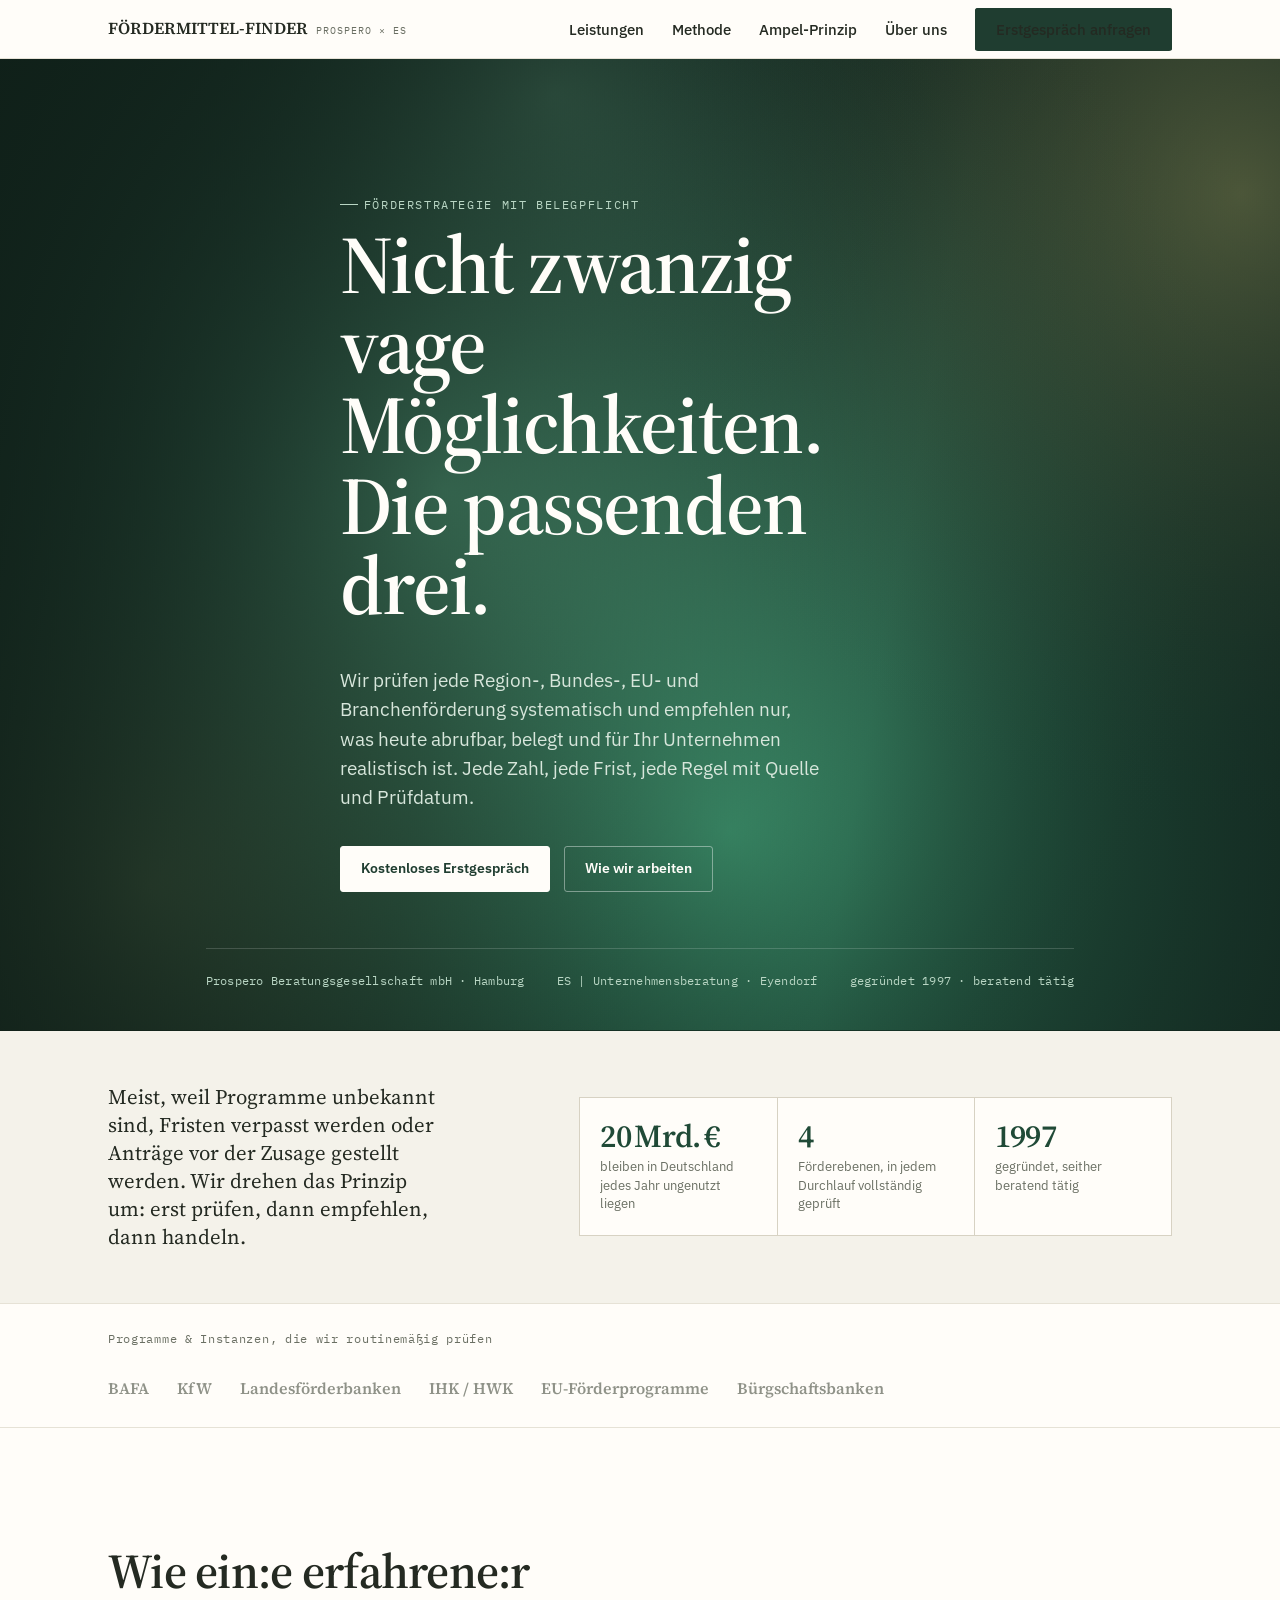
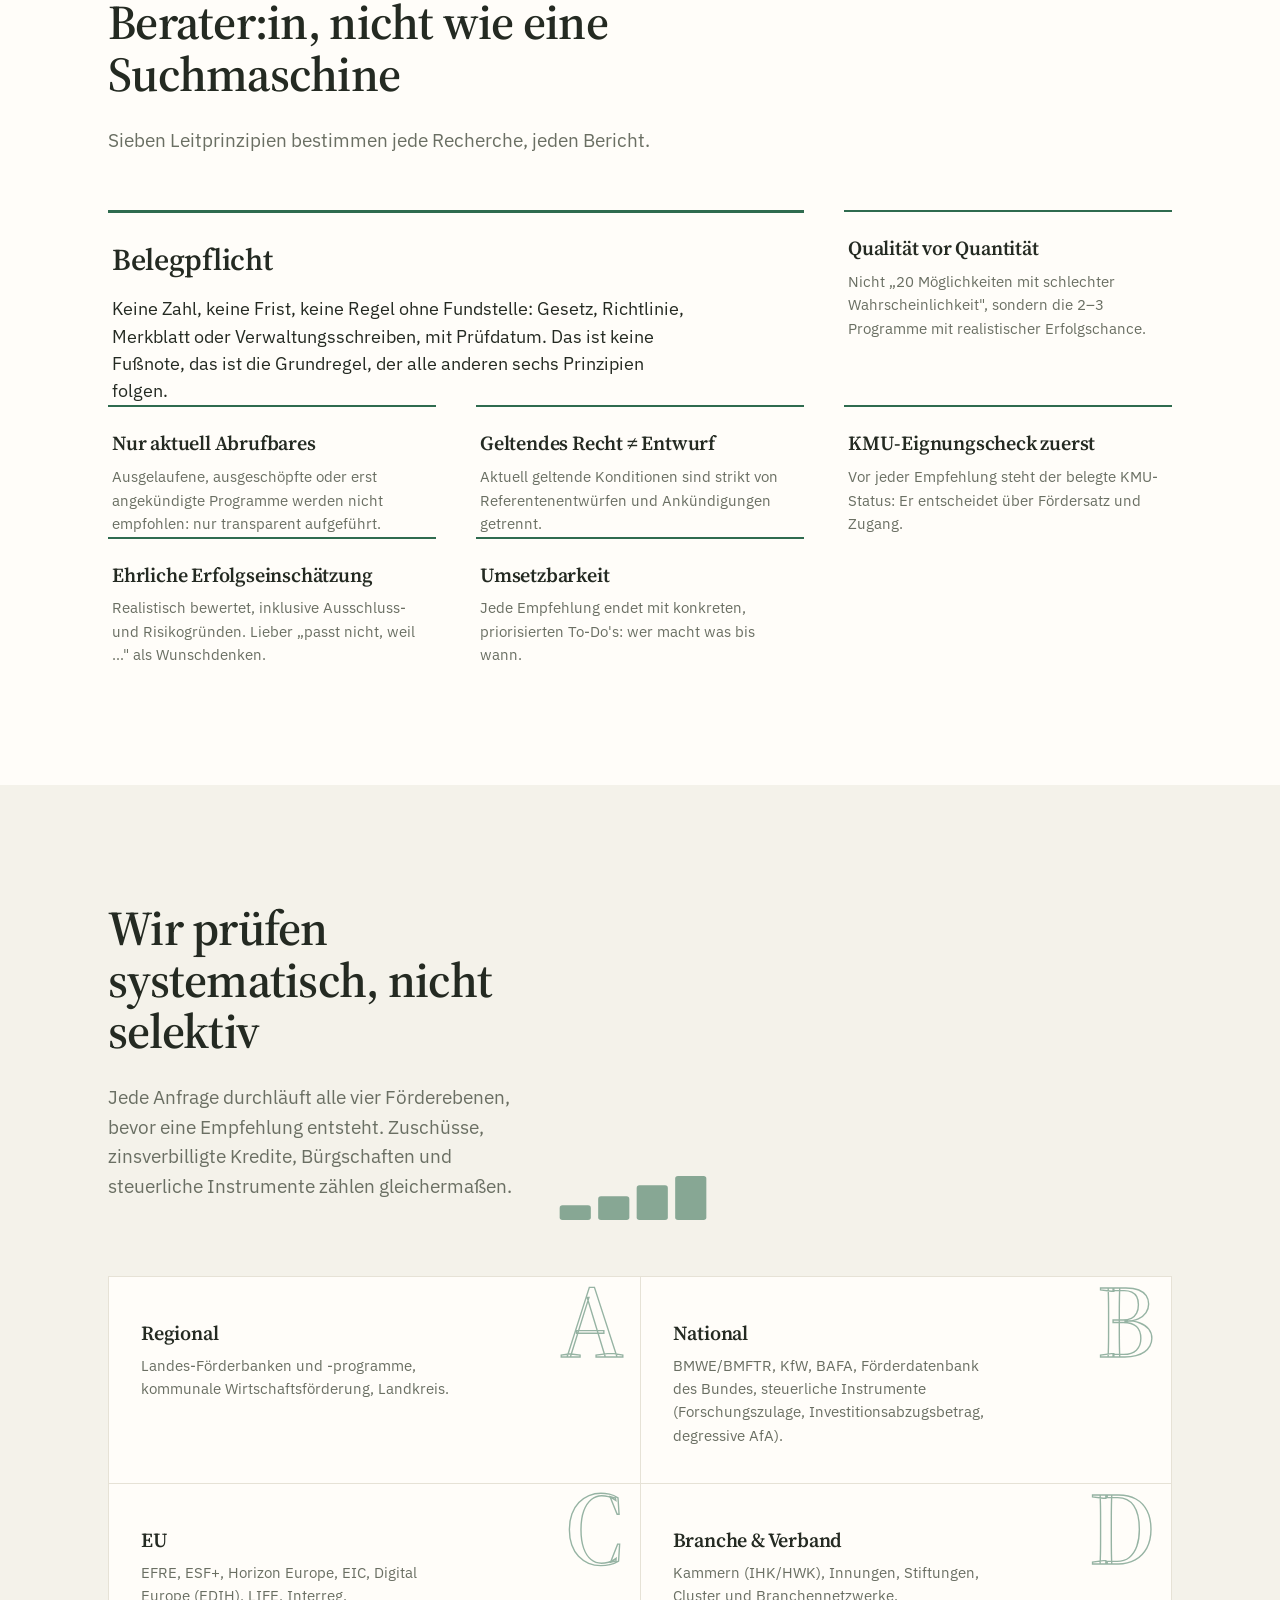
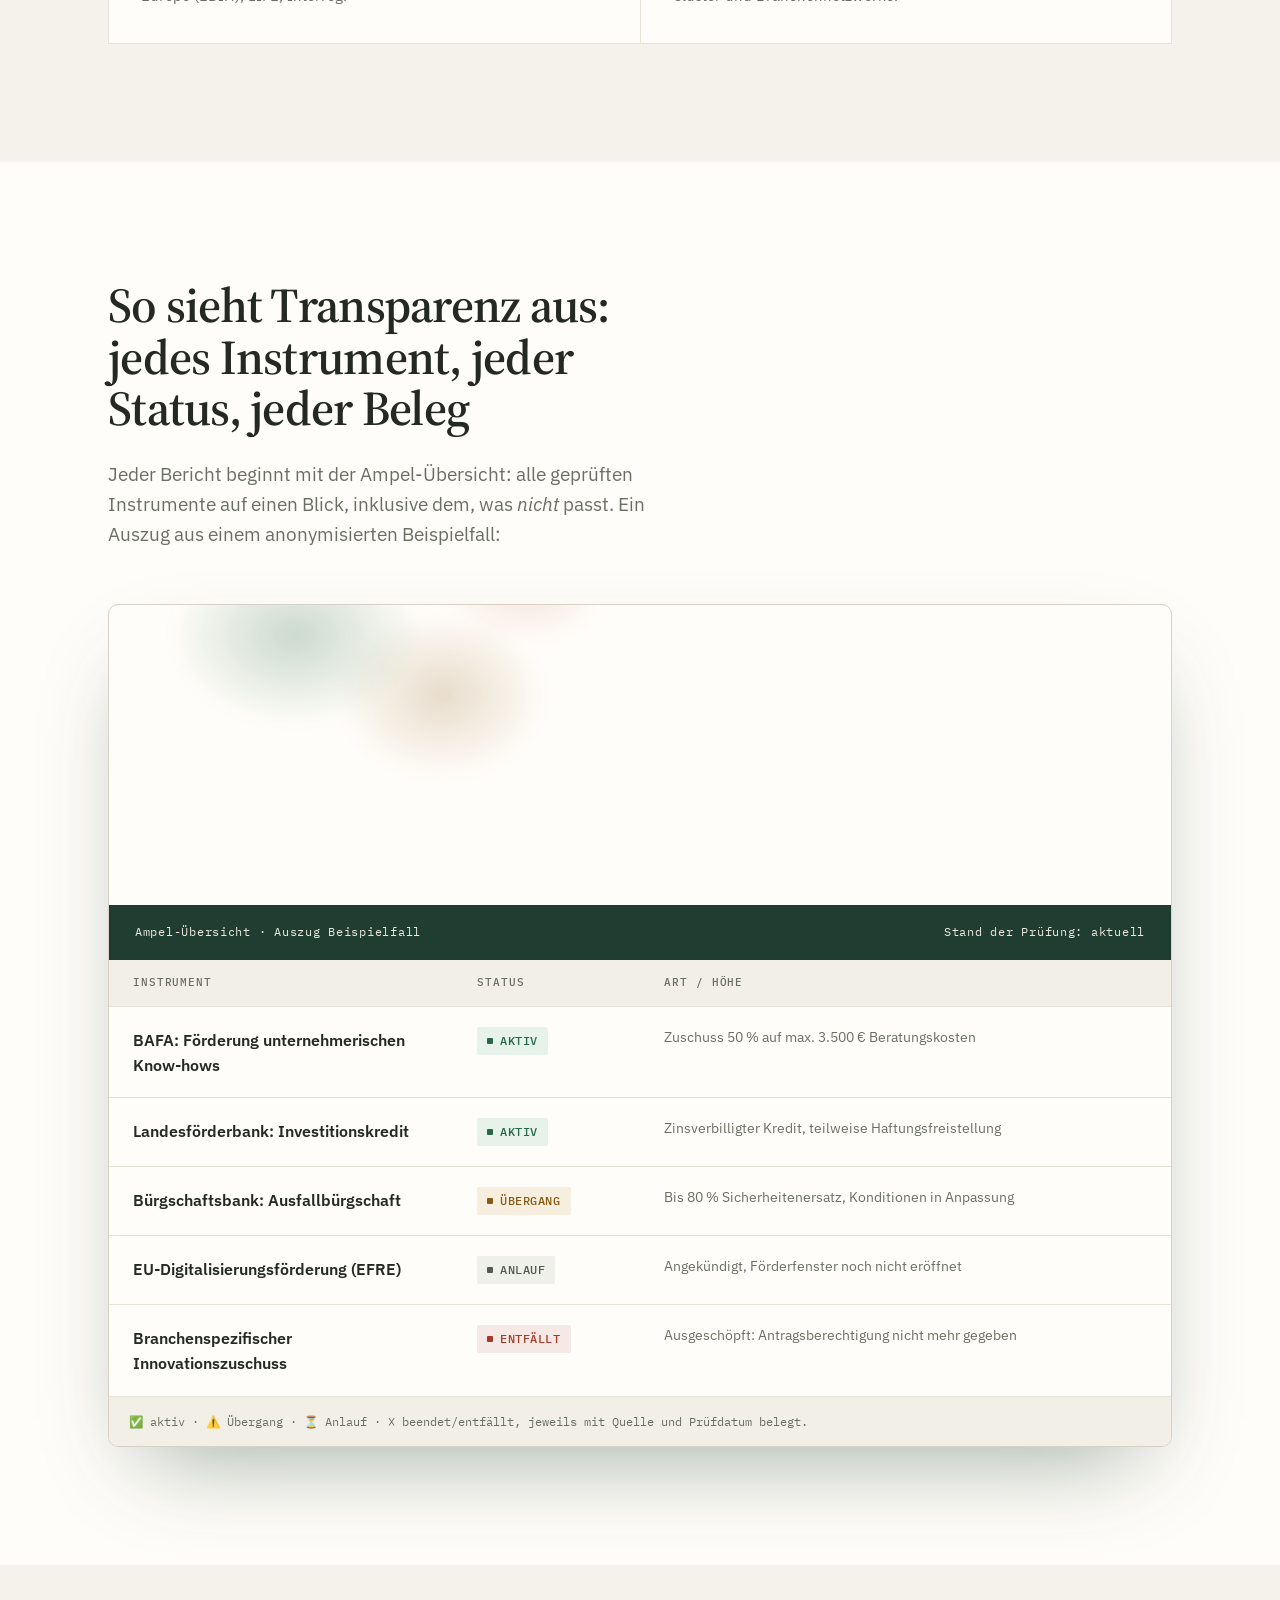
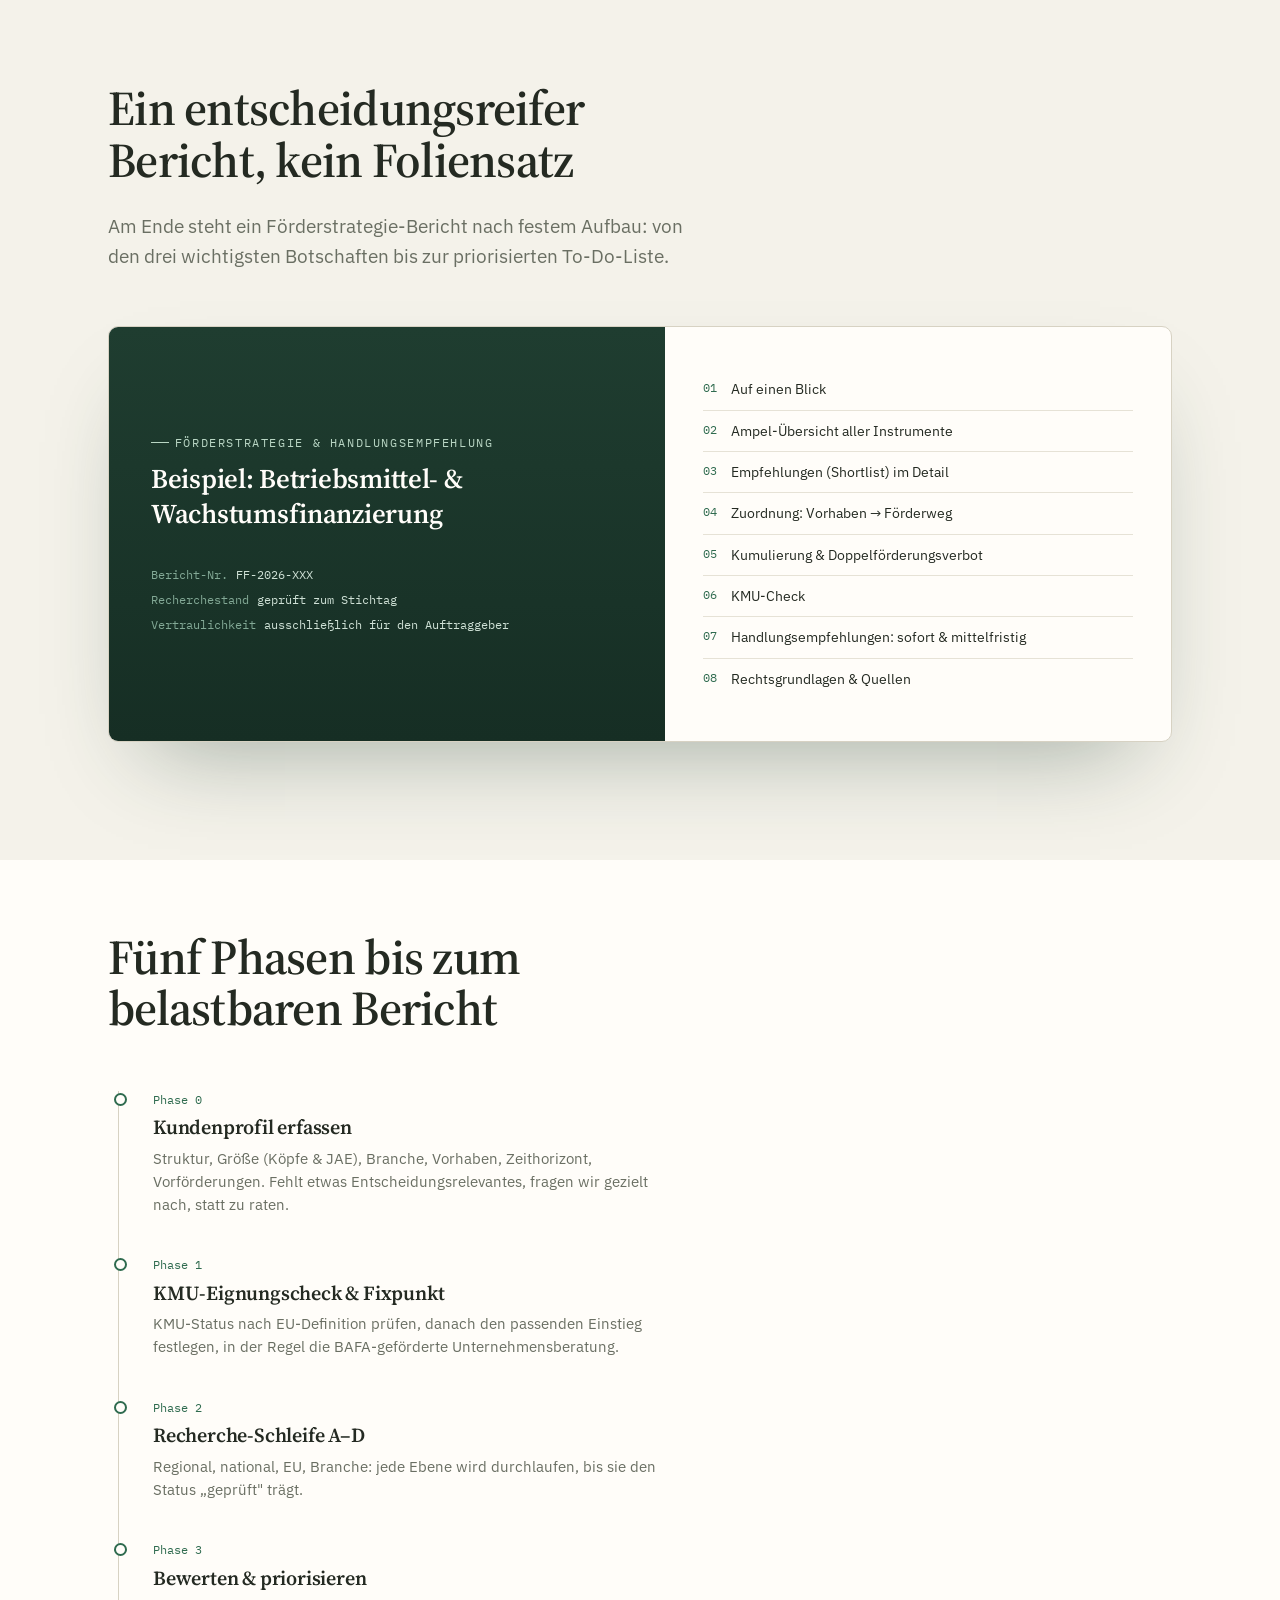
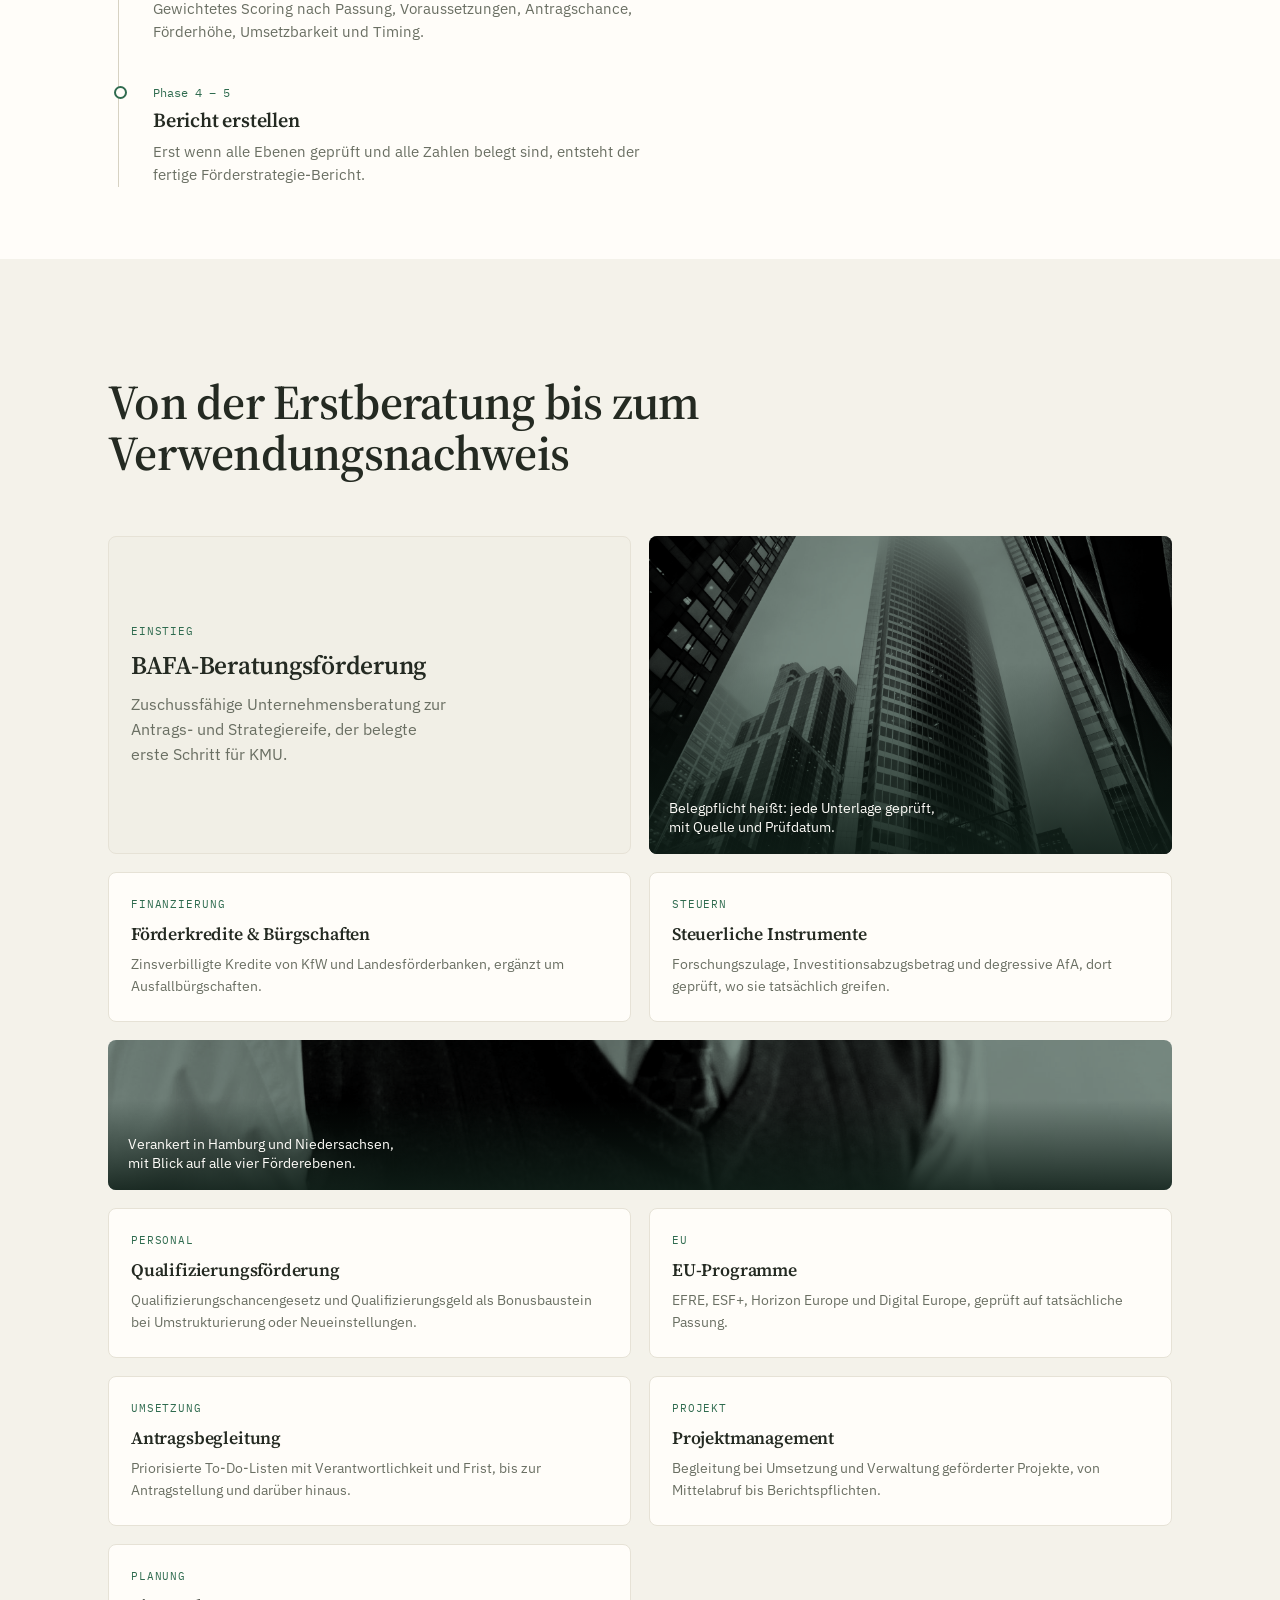
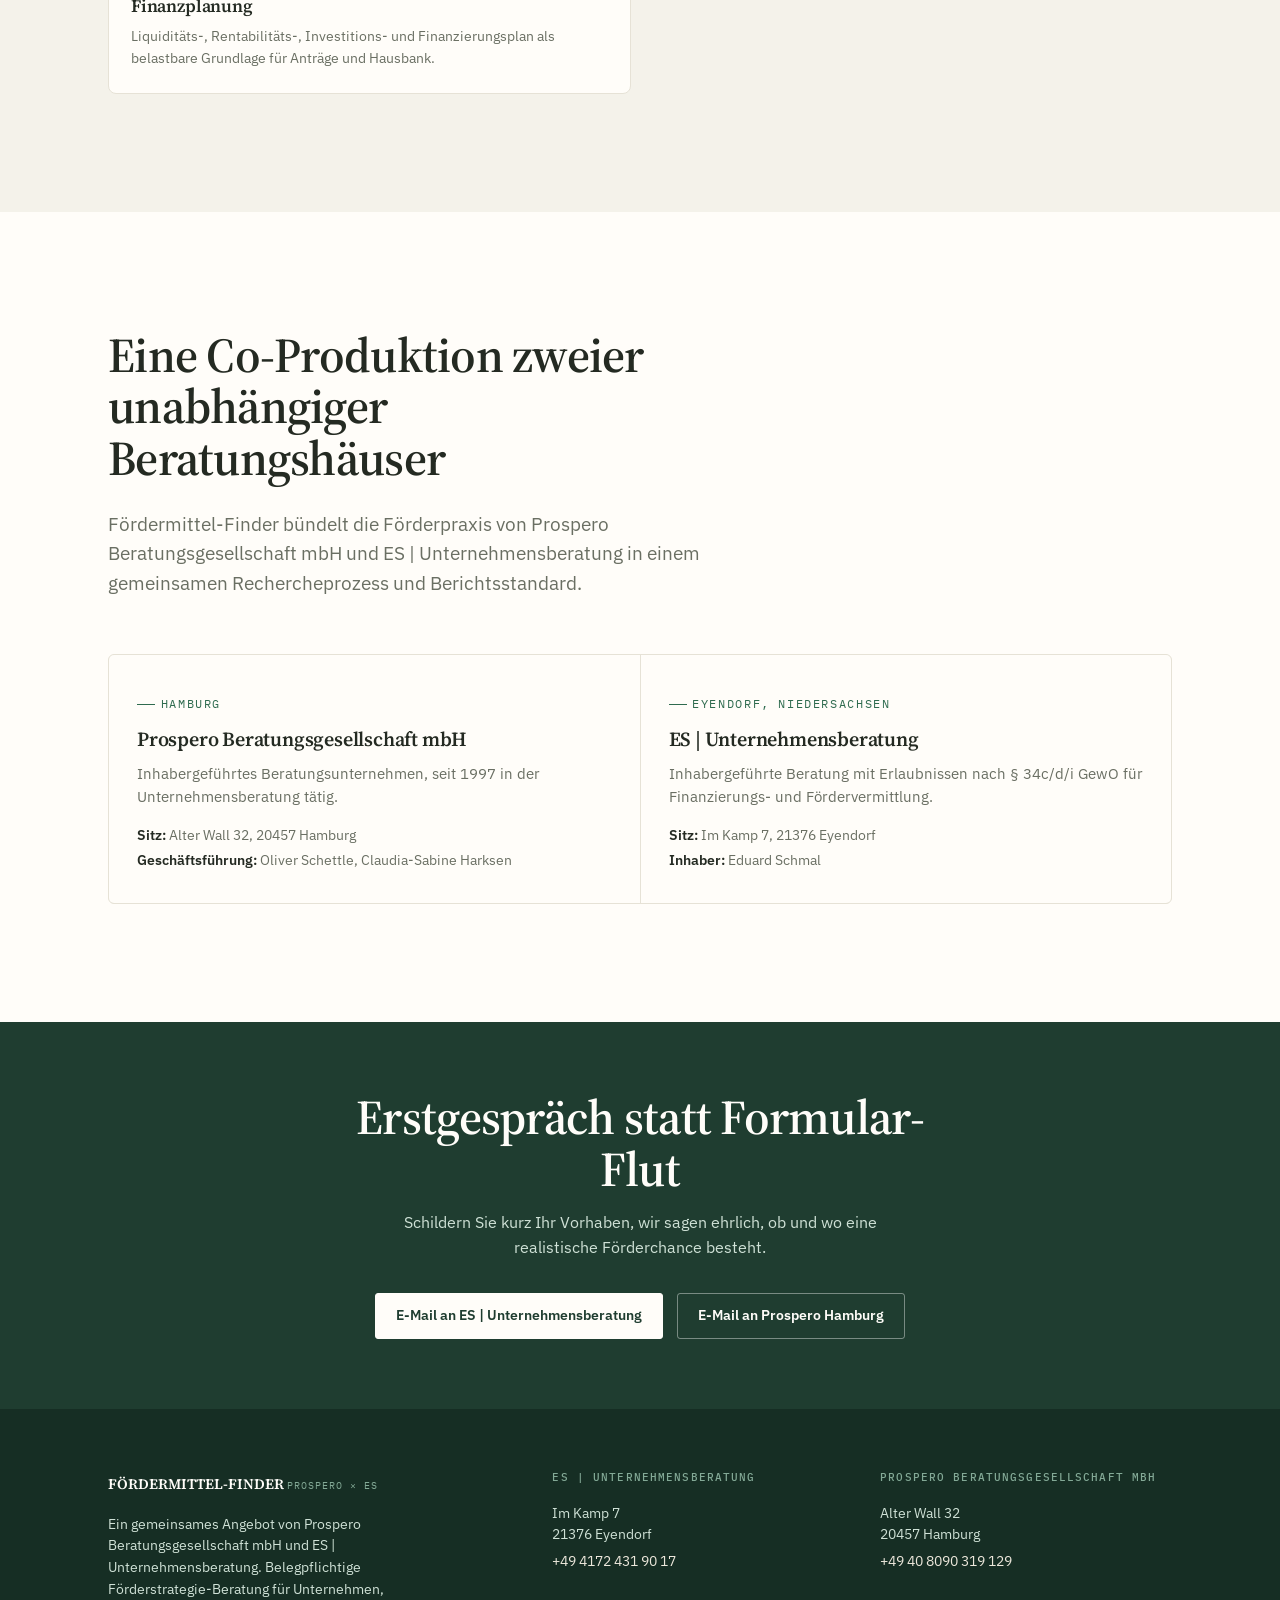
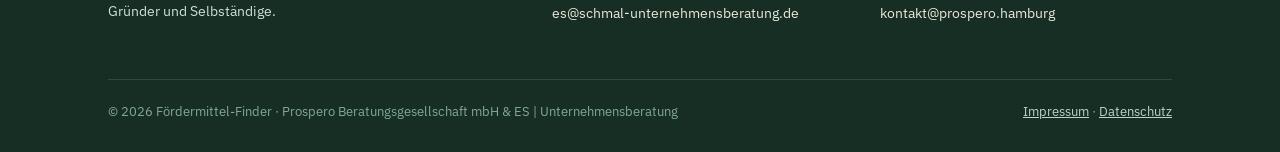
==== commit d3dee511: "Struktur an Vectura-Genre angelehnt, eigenständig umgesetzt in Gruen/Creme Nicht 1:1 nachgebaut (Vec" ====
--- a/index.html
+++ b/index.html
@@ -50,10 +50,34 @@
   </section>
 
   <div class="statstrip">
-    <div class="wrap">
-      <p><strong>Meist, weil Programme unbekannt sind,</strong> Fristen verpasst werden oder Anträge
-        vor der Zusage gestellt werden. Wir drehen das Prinzip um: erst prüfen, dann empfehlen,
-        dann handeln.</p>
+    <div class="wrap statgrid">
+      <p class="statquote">Meist, weil Programme unbekannt sind, Fristen verpasst werden oder
+        Anträge vor der Zusage gestellt werden. Wir drehen das Prinzip um: erst prüfen, dann
+        empfehlen, dann handeln.</p>
+      <div class="stat-tiles">
+        <div class="stat-tile">
+          <span class="stat-figure">20&thinsp;Mrd.&thinsp;€</span>
+          <span class="stat-label">bleiben in Deutschland jedes Jahr ungenutzt liegen</span>
+        </div>
+        <div class="stat-tile">
+          <span class="stat-figure">4</span>
+          <span class="stat-label">Förderebenen, in jedem Durchlauf vollständig geprüft</span>
+        </div>
+        <div class="stat-tile">
+          <span class="stat-figure">1997</span>
+          <span class="stat-label">gegründet, seither beratend tätig</span>
+        </div>
+      </div>
+    </div>
+  </div>
+
+  <div class="programs-row">
+    <div class="wrap programs-inner">
+      <span class="programs-label">Programme &amp; Instanzen, die wir routinemäßig prüfen</span>
+      <div class="programs-list">
+        <span>BAFA</span><span>KfW</span><span>Landesförderbanken</span>
+        <span>IHK&nbsp;/&nbsp;HWK</span><span>EU-Förderprogramme</span><span>Bürgschaftsbanken</span>
+      </div>
     </div>
   </div>
 
@@ -281,44 +305,58 @@
       <div class="section-head">
         <h2>Von der Erstberatung bis zum Verwendungsnachweis</h2>
       </div>
-      <div class="services-list">
-        <div class="service-row">
-          <div class="service-label"><span class="tag">Einstieg</span><h3>BAFA-Beratungsförderung</h3></div>
+      <div class="bento">
+        <div class="bento-tile feature">
+          <span class="tag">Einstieg</span>
+          <h3>BAFA-Beratungsförderung</h3>
           <p>Zuschussfähige Unternehmensberatung zur Antrags- und Strategiereife, der belegte
             erste Schritt für KMU.</p>
         </div>
-        <div class="service-row">
-          <div class="service-label"><span class="tag">Finanzierung</span><h3>Förderkredite &amp; Bürgschaften</h3></div>
-          <p>Zinsverbilligte Kredite von KfW und Landesförderbanken, ergänzt um Ausfallbürgschaften
-            als Sicherheitenersatz.</p>
-        </div>
-        <div class="service-row">
-          <div class="service-label"><span class="tag">Steuern</span><h3>Steuerliche Instrumente</h3></div>
+        <figure class="bento-tile photo tall">
+          <img src="assets/img/dokumentation.jpg" alt="Sorgfältige Dokumentation und Prüfung von Unterlagen" loading="lazy">
+          <figcaption>Belegpflicht heißt: jede Unterlage geprüft, mit Quelle und Prüfdatum.</figcaption>
+        </figure>
+        <div class="bento-tile">
+          <span class="tag">Finanzierung</span>
+          <h3>Förderkredite &amp; Bürgschaften</h3>
+          <p>Zinsverbilligte Kredite von KfW und Landesförderbanken, ergänzt um Ausfallbürgschaften.</p>
+        </div>
+        <div class="bento-tile">
+          <span class="tag">Steuern</span>
+          <h3>Steuerliche Instrumente</h3>
           <p>Forschungszulage, Investitionsabzugsbetrag und degressive AfA, dort geprüft, wo sie
             tatsächlich greifen.</p>
         </div>
-        <div class="service-row">
-          <div class="service-label"><span class="tag">Personal</span><h3>Qualifizierungsförderung</h3></div>
+        <figure class="bento-tile photo wide">
+          <img src="assets/img/skyline.jpg" alt="Skyline einer deutschen Großstadt" loading="lazy">
+          <figcaption>Verankert in Hamburg und Niedersachsen, mit Blick auf alle vier Förderebenen.</figcaption>
+        </figure>
+        <div class="bento-tile">
+          <span class="tag">Personal</span>
+          <h3>Qualifizierungsförderung</h3>
           <p>Qualifizierungschancengesetz und Qualifizierungsgeld als Bonusbaustein bei
             Umstrukturierung oder Neueinstellungen.</p>
         </div>
-        <div class="service-row">
-          <div class="service-label"><span class="tag">EU</span><h3>EU-Programme</h3></div>
-          <p>EFRE, ESF+, Horizon Europe und Digital Europe, geprüft auf tatsächliche Passung,
-            nicht auf Vollständigkeit der Liste.</p>
-        </div>
-        <div class="service-row">
-          <div class="service-label"><span class="tag">Umsetzung</span><h3>Antragsbegleitung</h3></div>
+        <div class="bento-tile">
+          <span class="tag">EU</span>
+          <h3>EU-Programme</h3>
+          <p>EFRE, ESF+, Horizon Europe und Digital Europe, geprüft auf tatsächliche Passung.</p>
+        </div>
+        <div class="bento-tile">
+          <span class="tag">Umsetzung</span>
+          <h3>Antragsbegleitung</h3>
           <p>Priorisierte To-Do-Listen mit Verantwortlichkeit und Frist, bis zur Antragstellung
             und darüber hinaus.</p>
         </div>
-        <div class="service-row">
-          <div class="service-label"><span class="tag">Projekt</span><h3>Projektmanagement</h3></div>
+        <div class="bento-tile">
+          <span class="tag">Projekt</span>
+          <h3>Projektmanagement</h3>
           <p>Begleitung bei Umsetzung und Verwaltung geförderter Projekte, von Mittelabruf bis
             Berichtspflichten.</p>
         </div>
-        <div class="service-row">
-          <div class="service-label"><span class="tag">Planung</span><h3>Finanzplanung</h3></div>
+        <div class="bento-tile">
+          <span class="tag">Planung</span>
+          <h3>Finanzplanung</h3>
           <p>Liquiditäts-, Rentabilitäts-, Investitions- und Finanzierungsplan als belastbare
             Grundlage für Anträge und Hausbank.</p>
         </div>
--- a/styles.css
+++ b/styles.css
@@ -194,11 +194,28 @@
 /* stat strip */
 .statstrip{
   background:var(--cream); border-bottom:1px solid var(--line);
-  padding:26px 0;
-}
-.statstrip .wrap{display:flex; gap:40px; flex-wrap:wrap; align-items:baseline}
-.statstrip p{margin:0; color:var(--muted); font-size:.95rem; max-width:62ch}
-.statstrip strong{color:var(--ink); font-family:var(--serif)}
+  padding:52px 0;
+}
+.statgrid{display:grid; grid-template-columns:1fr 1.4fr; gap:48px; align-items:center}
+.statquote{
+  font-family:var(--serif); font-size:1.3rem; line-height:1.35; color:var(--ink);
+  margin:0; max-width:34ch;
+}
+.stat-tiles{display:grid; grid-template-columns:repeat(3,1fr); gap:1px; background:var(--line-strong); border:1px solid var(--line-strong)}
+.stat-tile{background:var(--white); padding:22px 20px; display:flex; flex-direction:column; gap:6px}
+.stat-figure{font-family:var(--serif); font-weight:600; font-size:2rem; letter-spacing:-0.02em; color:var(--green-deep); line-height:1}
+.stat-label{font-size:.82rem; color:var(--muted); line-height:1.4}
+@media (max-width:860px){
+  .statgrid{grid-template-columns:1fr}
+  .stat-tiles{grid-template-columns:1fr}
+}
+
+/* programs row: honest "trusted by" analog, real institutions instead of invented client logos */
+.programs-row{background:var(--white); border-bottom:1px solid var(--line); padding:26px 0}
+.programs-inner{display:flex; gap:28px; flex-wrap:wrap; align-items:center; justify-content:space-between}
+.programs-label{font-family:var(--mono); font-size:.72rem; letter-spacing:.06em; color:var(--muted); white-space:nowrap}
+.programs-list{display:flex; gap:28px; flex-wrap:wrap}
+.programs-list span{font-family:var(--serif); font-weight:600; font-size:1rem; color:var(--muted); opacity:.75}
 
 /* ---------- Section shell ---------- */
 section{padding:118px 0}
@@ -301,24 +318,55 @@
   table.ampel td.instr{font-size:1rem}
 }
 
-/* ---------- Leistungen: editorial list, not a card grid ---------- */
-.services-list{border-top:1px solid var(--line-strong)}
-.service-row{
-  display:grid; grid-template-columns:260px 1fr; gap:40px;
-  padding:30px 0; border-bottom:1px solid var(--line);
-  transition:background-color .15s var(--ease-out);
+/* ---------- Leistungen: bento grid, mixed tile sizes, no identical repeat ---------- */
+.bento{
+  display:grid; grid-template-columns:repeat(4, 1fr); grid-auto-rows:150px;
+  grid-auto-flow:dense; gap:18px;
+}
+.bento-tile{
+  border:1px solid var(--line); border-radius:8px; padding:24px 22px;
+  background:var(--white); grid-column:span 2; grid-row:span 1;
+  display:flex; flex-direction:column; justify-content:center;
+  transition:border-color .15s var(--ease-out), box-shadow .15s var(--ease-out);
 }
 @media (hover:hover) and (pointer:fine){
-  .service-row:hover{background-color:rgba(47,107,79,.04)}
-}
-.service-label h3{margin:0}
-.service-row .tag{
+  .bento-tile:hover{border-color:var(--green); box-shadow:0 16px 36px -26px rgba(31,61,48,.35)}
+}
+.bento-tile .tag{
   font-family:var(--mono); font-size:.68rem; letter-spacing:.08em; text-transform:uppercase;
-  color:var(--green); display:block; margin-bottom:8px;
-}
-.service-row p{color:var(--muted); font-size:1rem; margin:0; align-self:center; max-width:56ch}
-@media (max-width:700px){
-  .service-row{grid-template-columns:1fr; gap:10px; padding:24px 0}
+  color:var(--green); display:block; margin-bottom:10px;
+}
+.bento-tile h3{margin-bottom:.4em; font-size:1.1rem}
+.bento-tile p{color:var(--muted); font-size:.9rem; margin:0}
+.bento-tile.feature{grid-column:span 2; grid-row:span 2; background:var(--headrow)}
+.bento-tile.feature h3{font-size:1.6rem}
+.bento-tile.feature p{font-size:1rem; max-width:32ch}
+
+.bento-tile.photo{
+  position:relative; grid-column:span 2; grid-row:span 1; padding:0; border:none;
+  overflow:hidden; margin:0; border-radius:8px;
+}
+.bento-tile.photo.tall{grid-row:span 2}
+.bento-tile.photo.wide{grid-column:span 4}
+.bento-tile.photo img{
+  width:100%; height:100%; object-fit:cover; display:block;
+  filter:grayscale(1) contrast(1.05);
+}
+.bento-tile.photo::after{
+  content:""; position:absolute; inset:0; background:var(--hero); mix-blend-mode:multiply; opacity:.6;
+}
+.bento-tile.photo::before{
+  content:""; position:absolute; inset:auto 0 0 0; height:60%; z-index:1;
+  background:linear-gradient(0deg, rgba(15,31,24,.85), transparent);
+}
+.bento-tile.photo figcaption{
+  position:absolute; left:20px; right:20px; bottom:16px; z-index:2;
+  color:var(--white); font-size:.86rem; line-height:1.4; max-width:34ch;
+}
+@media (max-width:900px){
+  .bento{grid-template-columns:repeat(2,1fr)}
+  .bento-tile{grid-column:span 2 !important; grid-row:span 1 !important}
+  .bento-tile.photo.tall, .bento-tile.photo.wide{grid-row:span 1}
 }
 
 /* ---------- Bericht preview (document mimicry) ---------- */
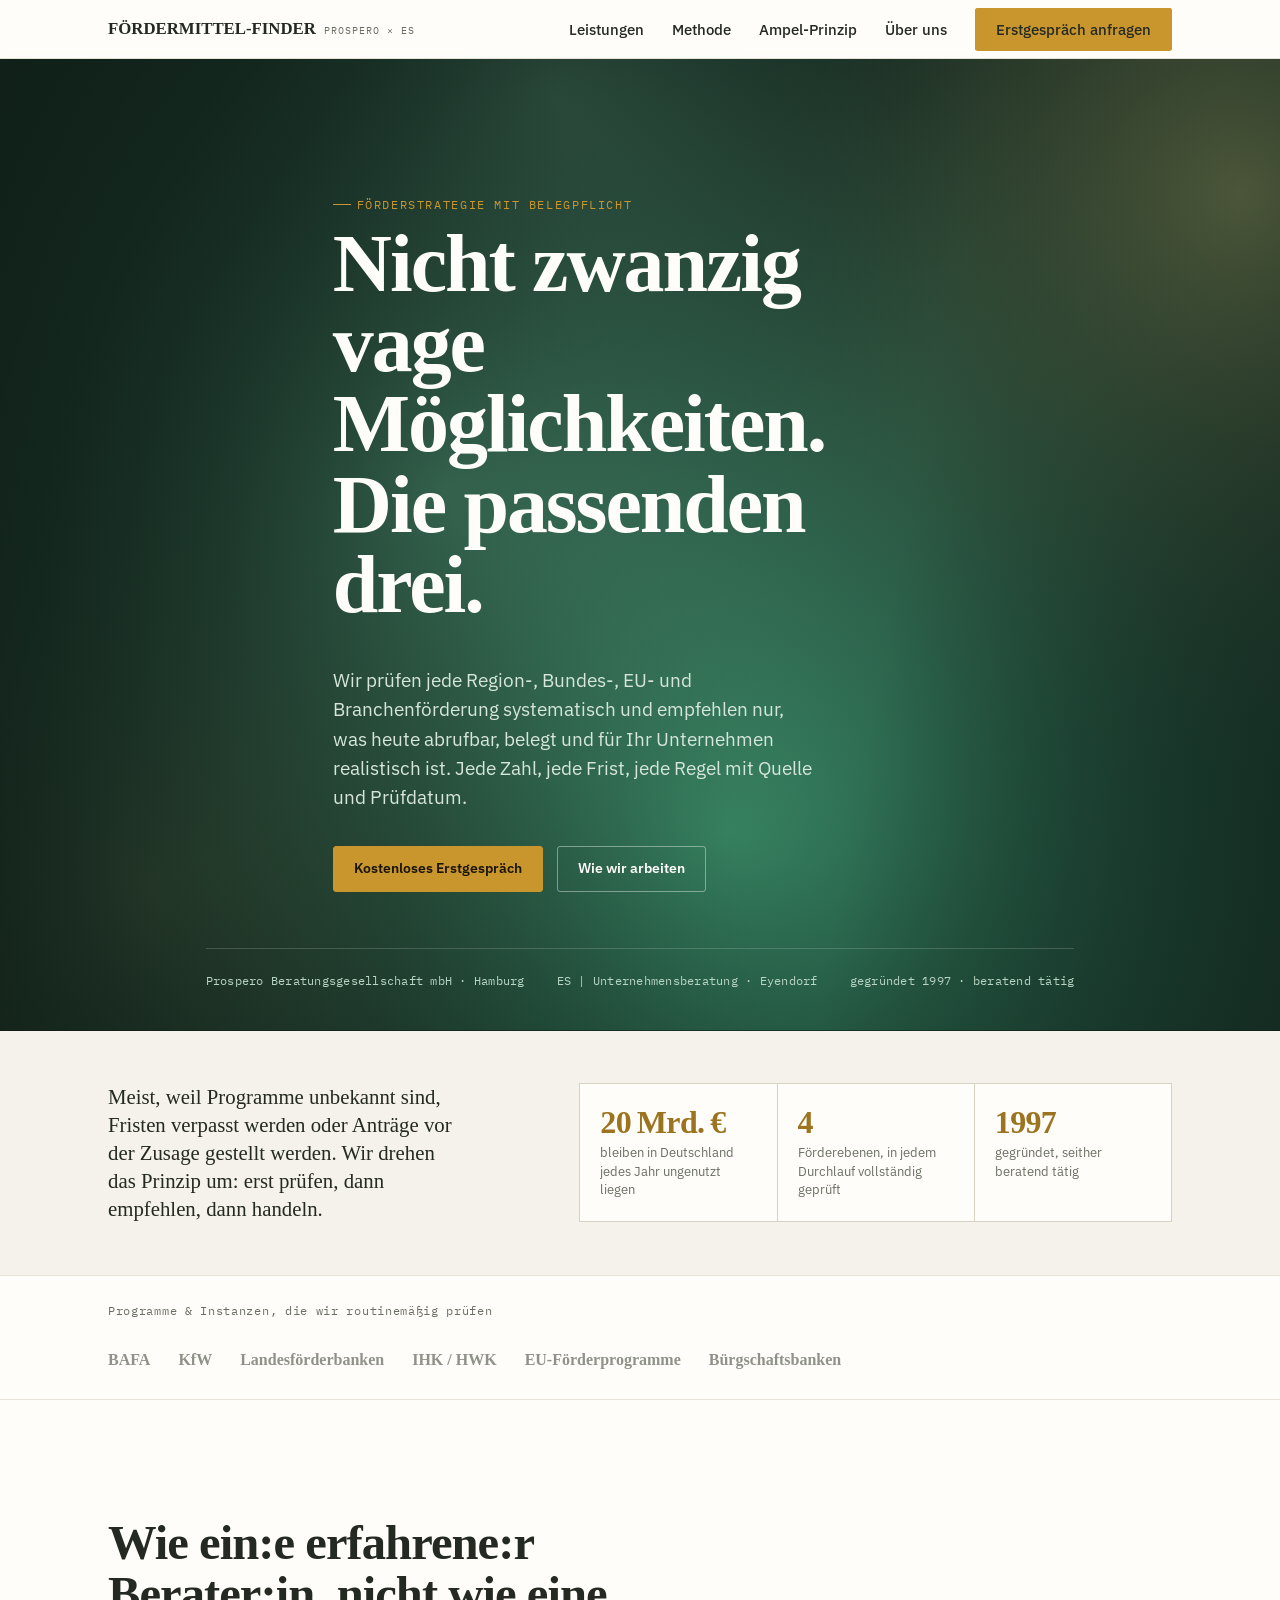
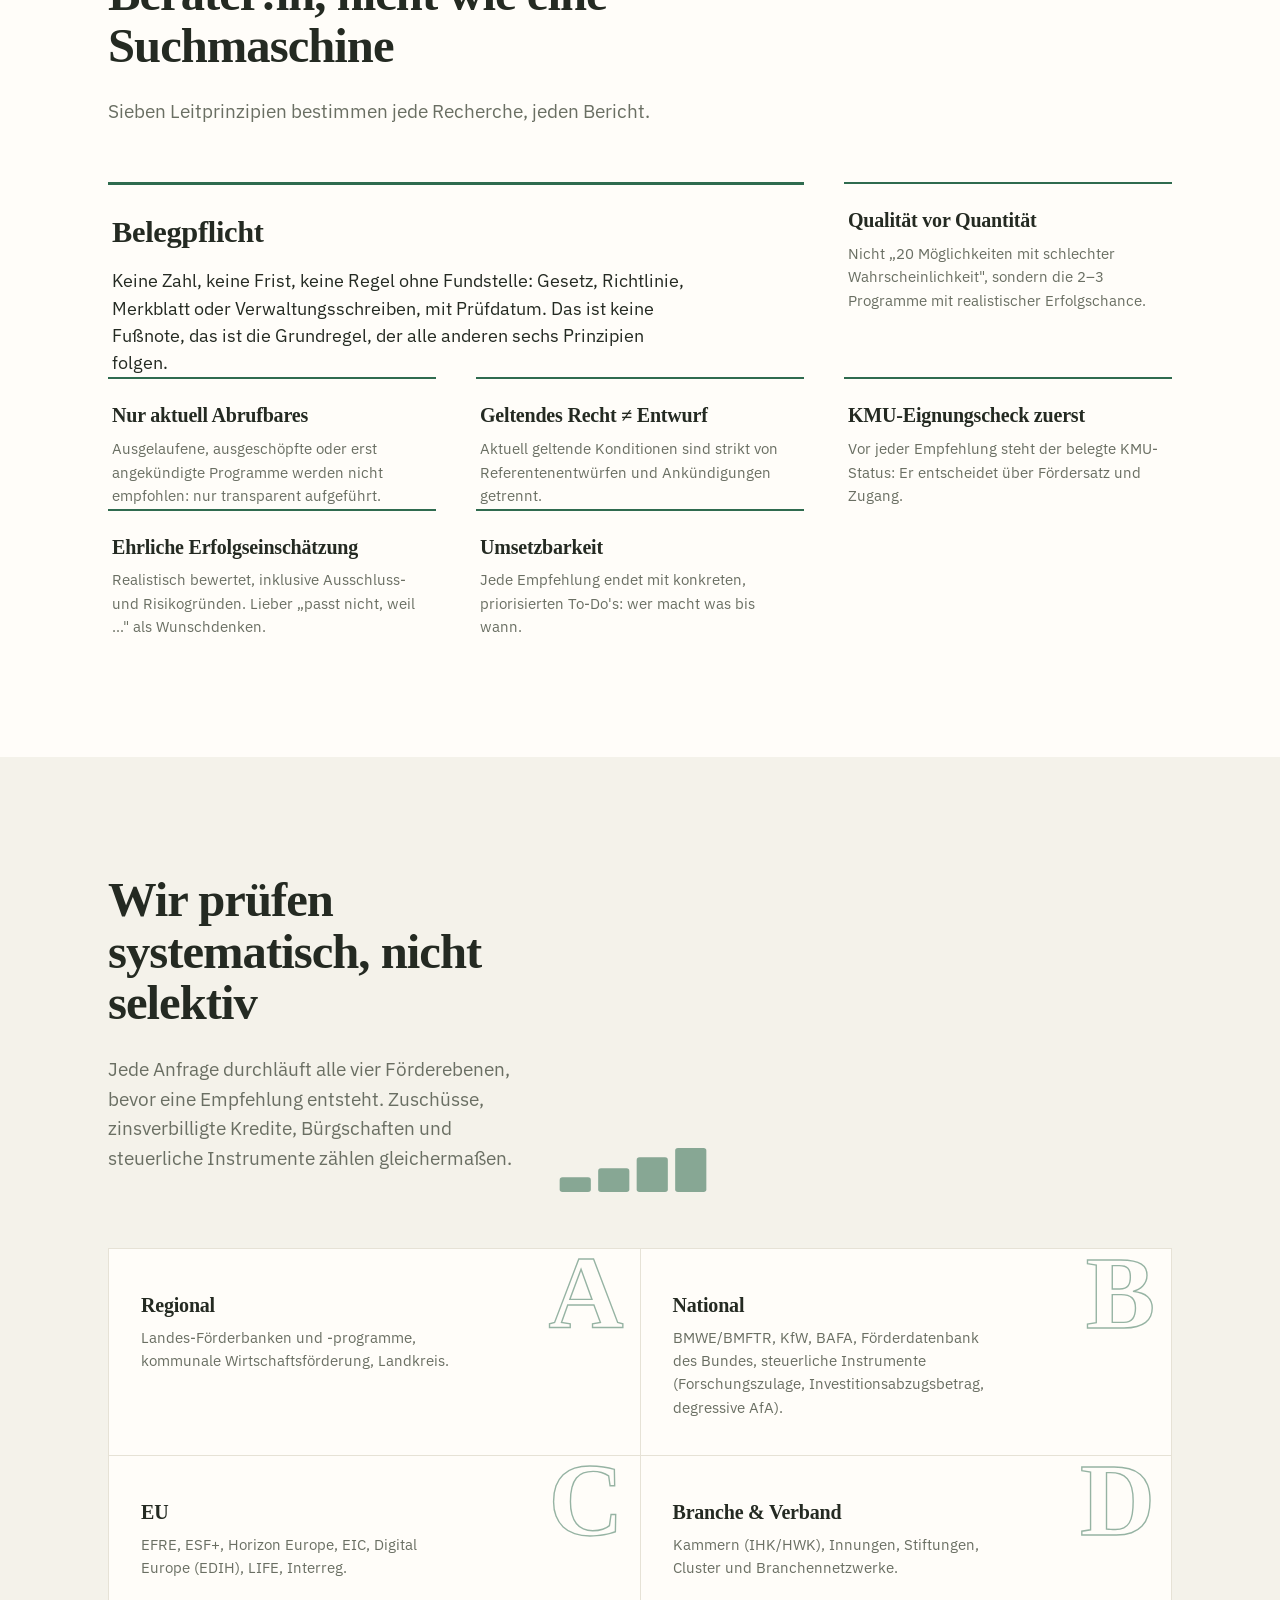
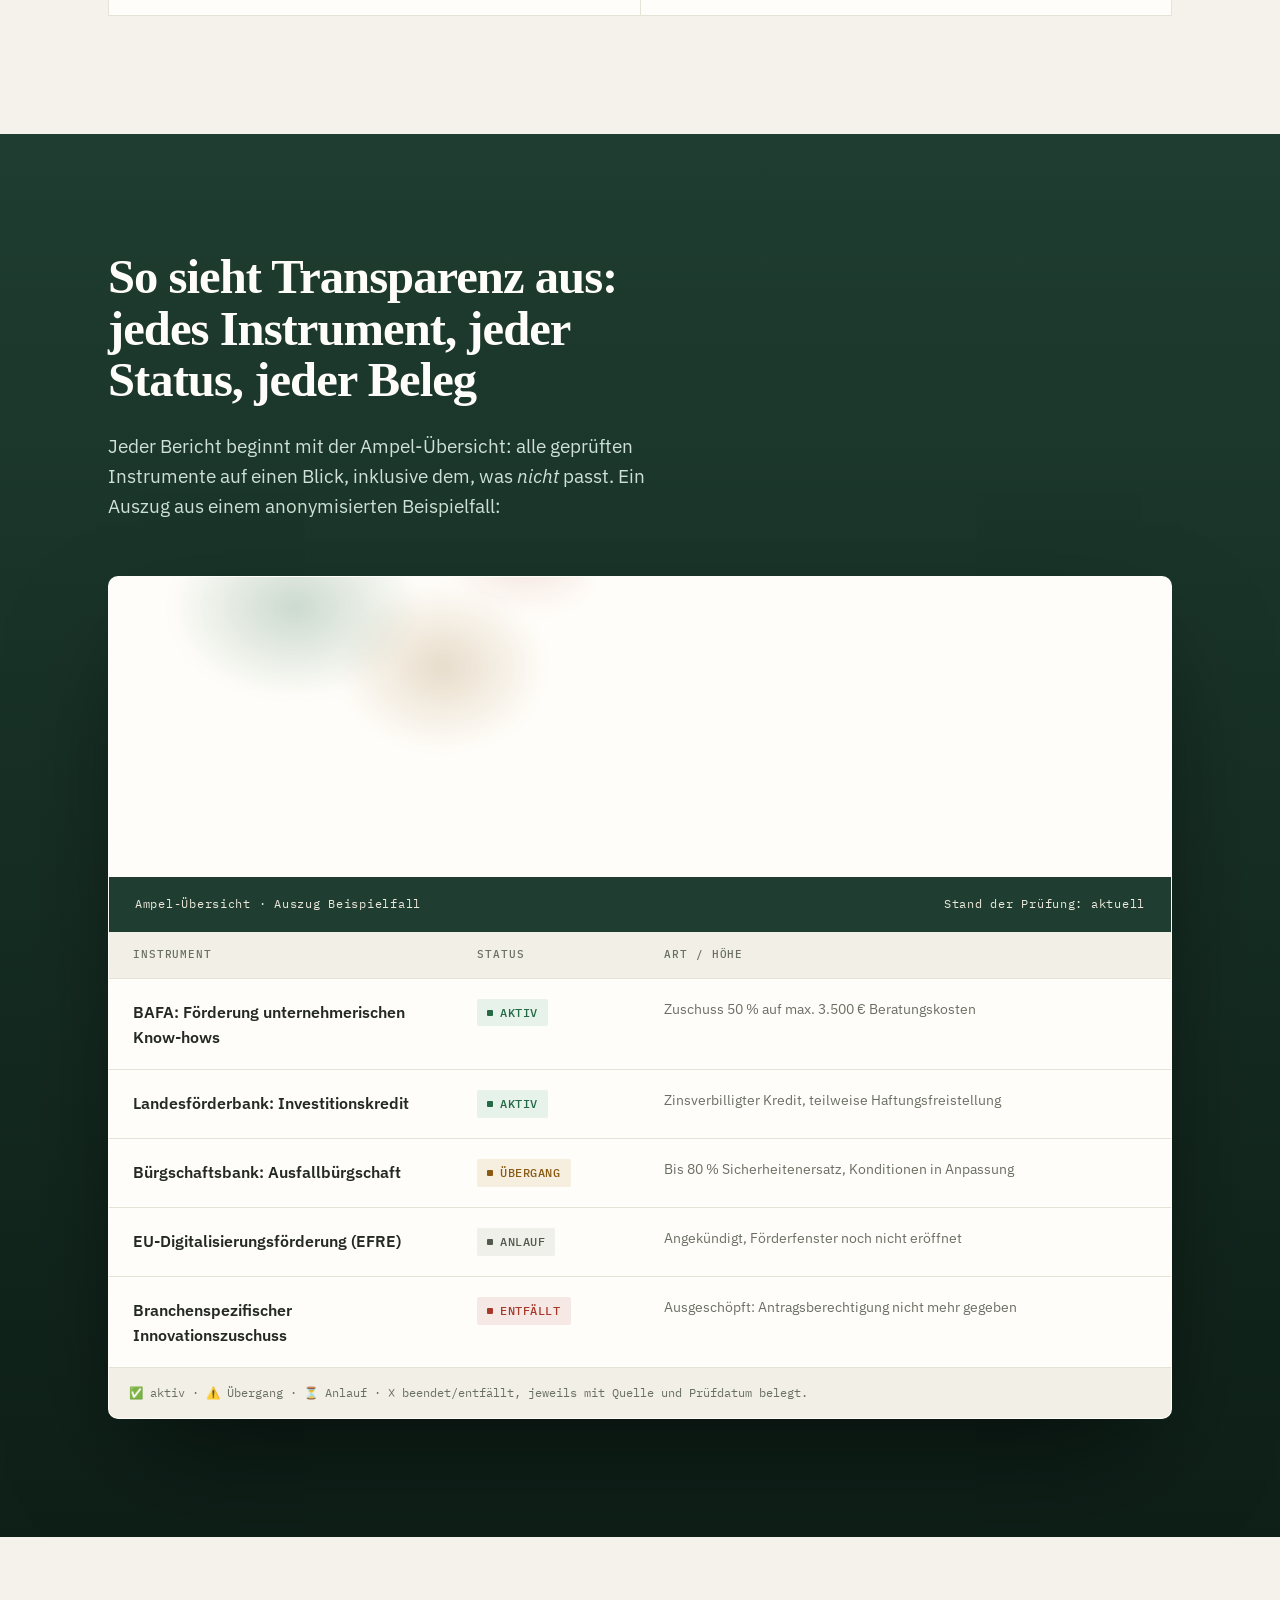
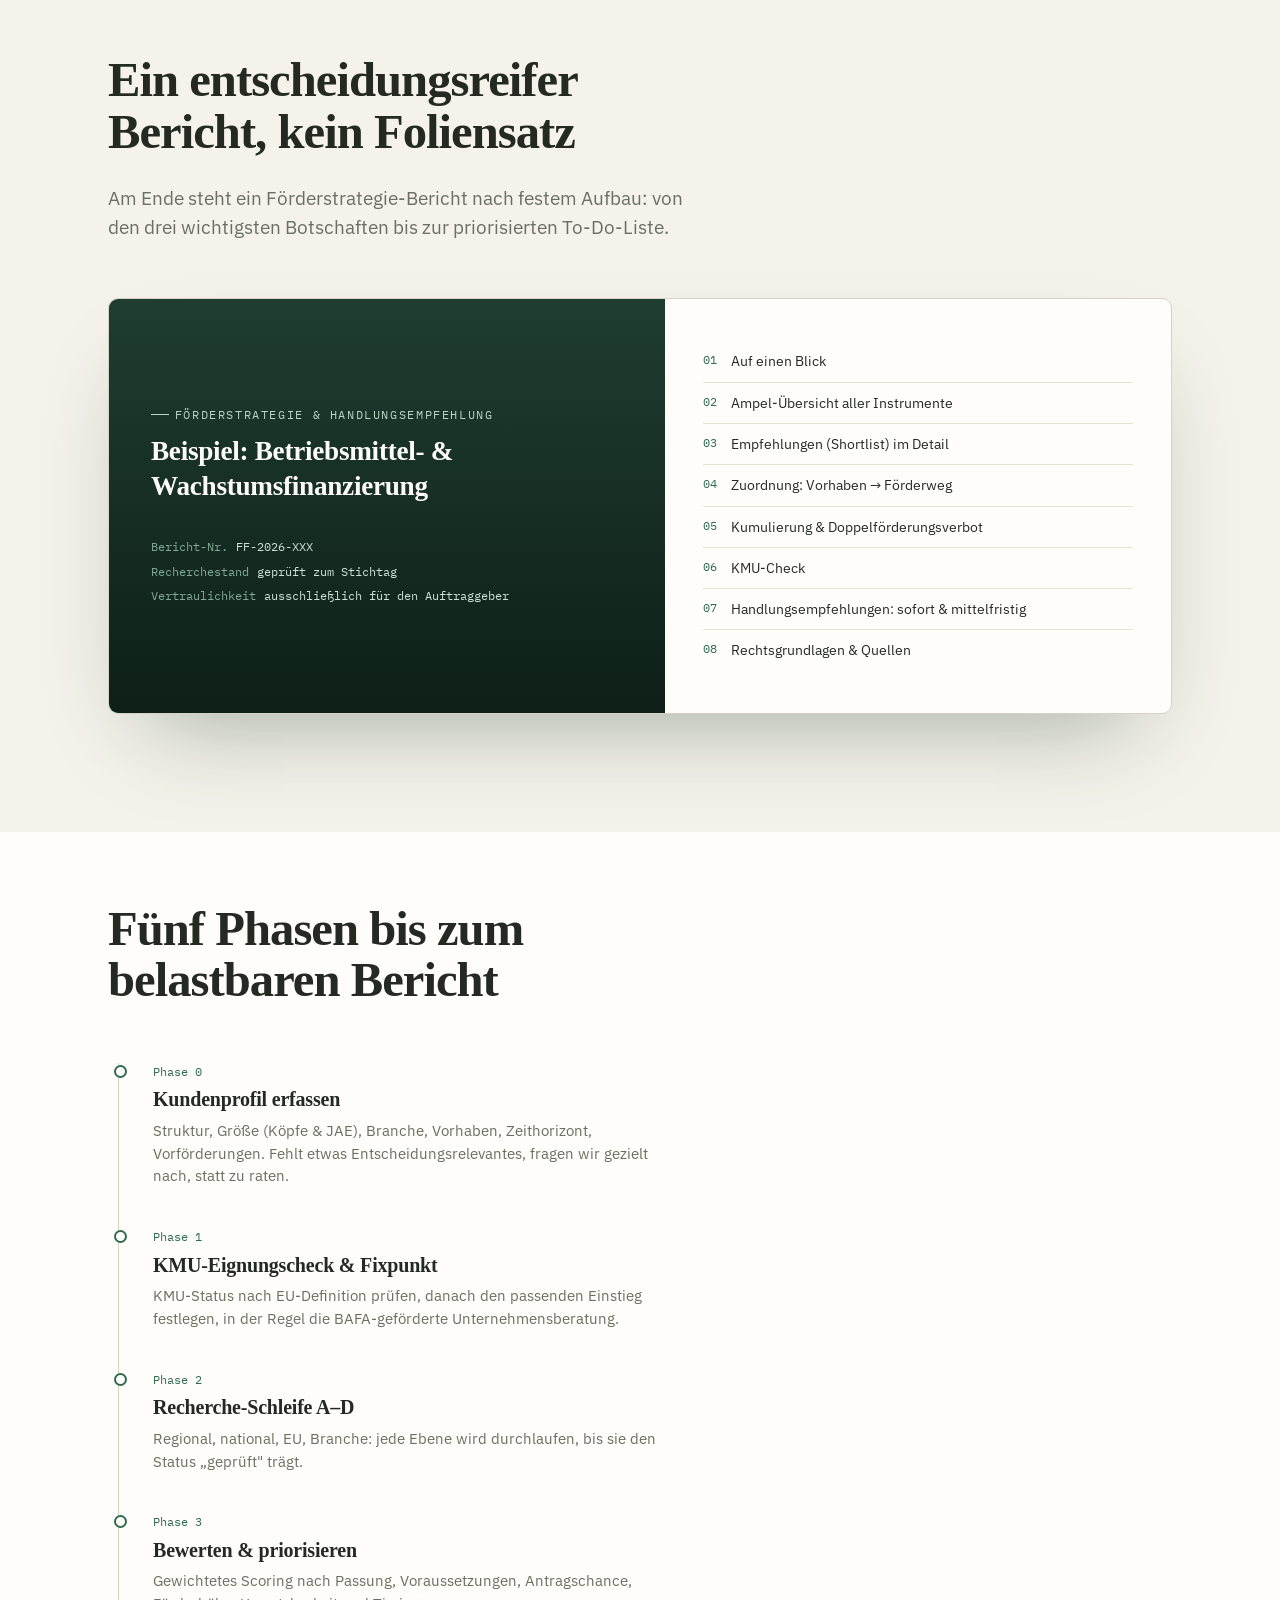
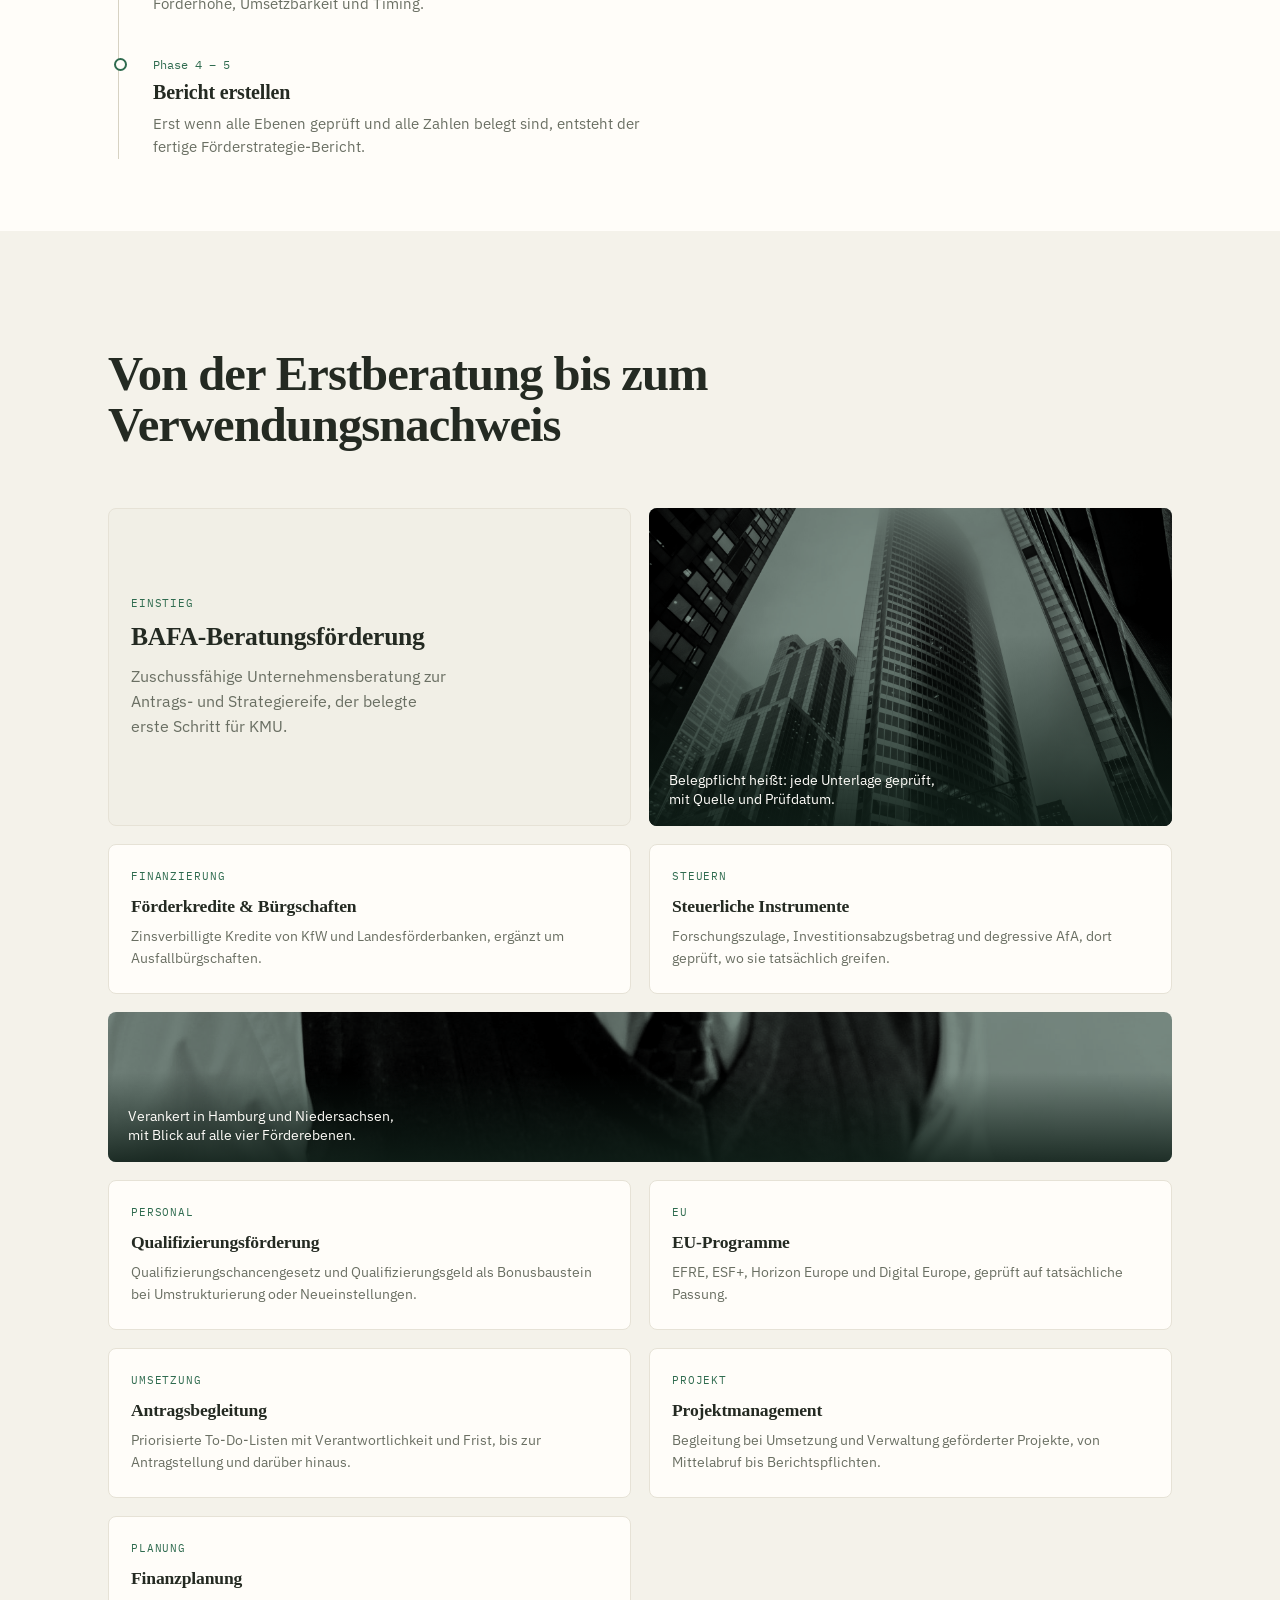
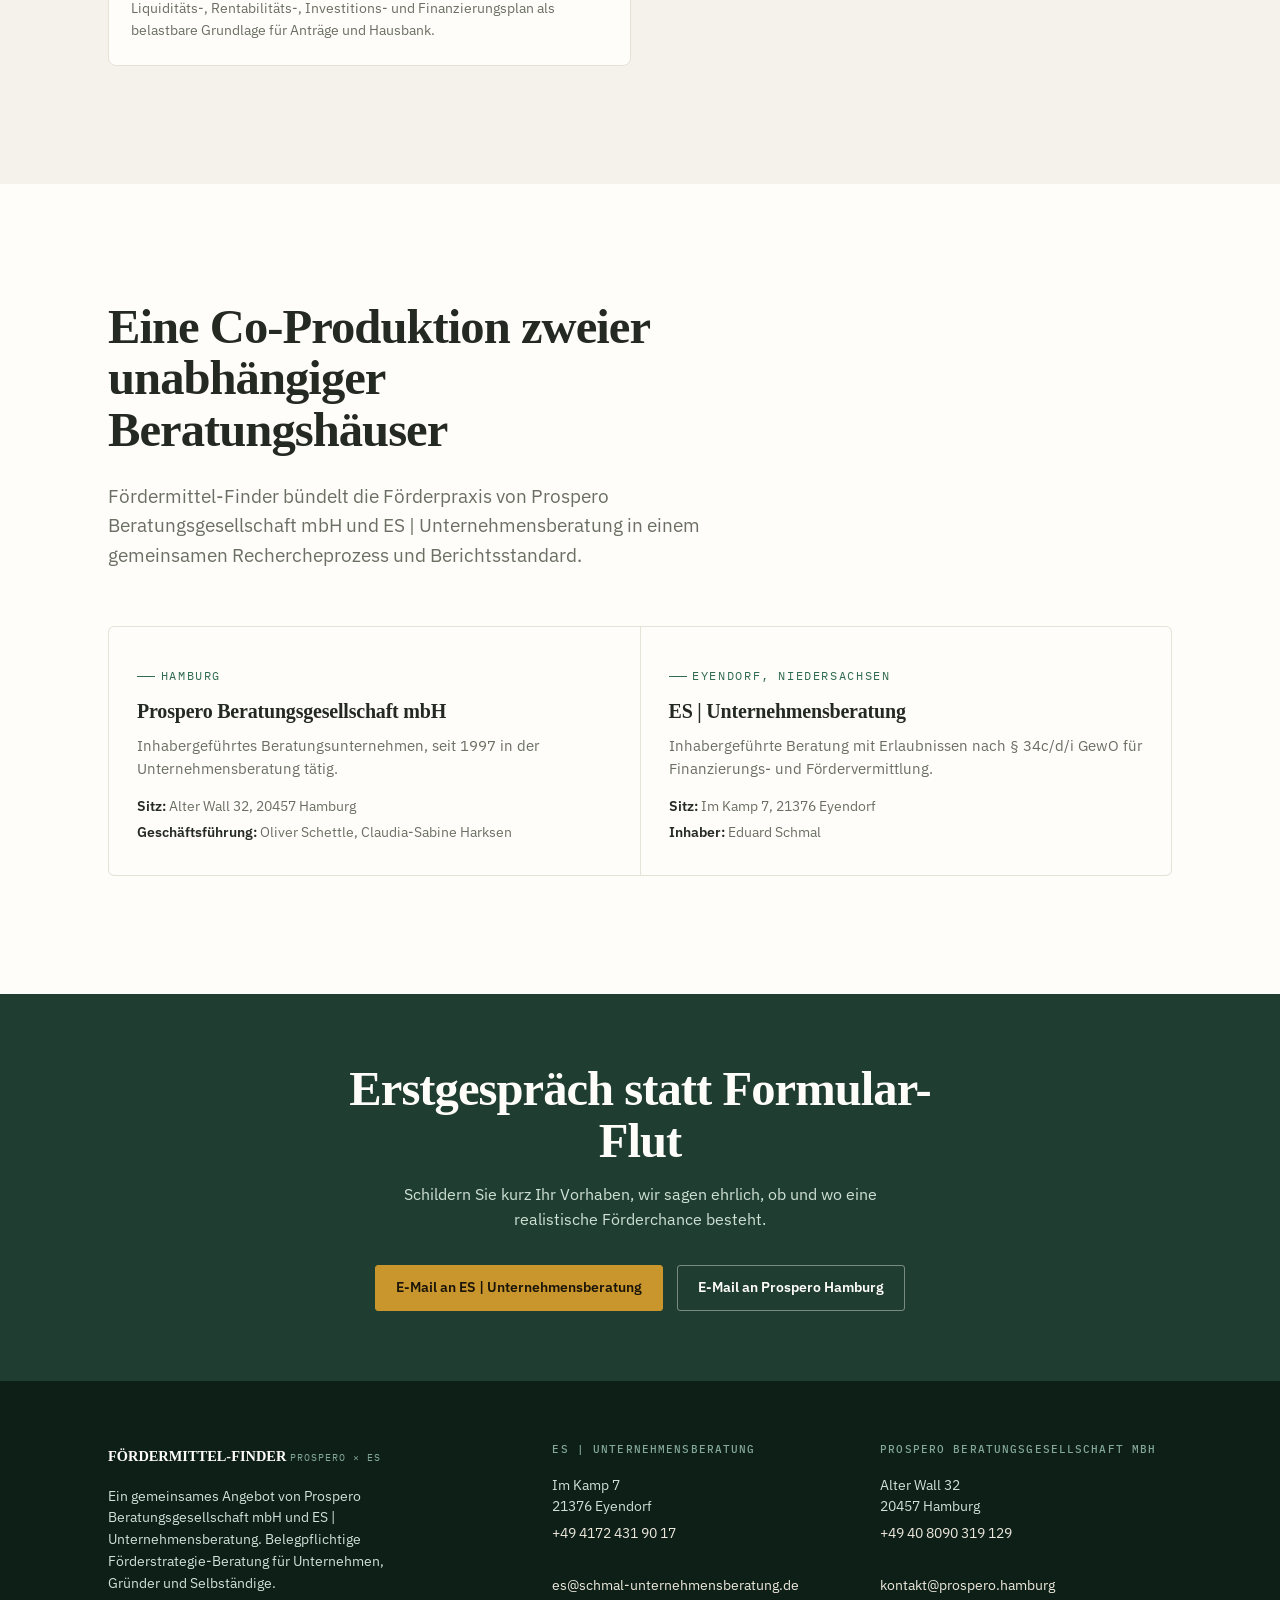
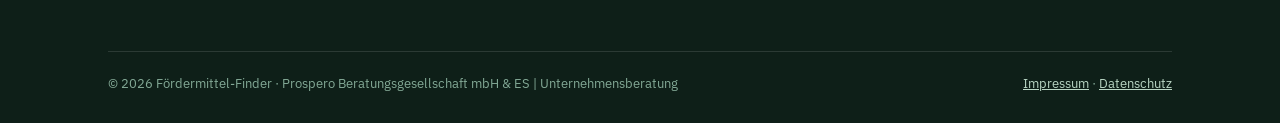
==== commit c8937416: "Fundament wechseln statt Sektionen polieren: neue Schrift, Gold-Akzent, dunkles Signature-Element Di" ====
--- a/index.html
+++ b/index.html
@@ -172,7 +172,7 @@
   </section>
 
   <!-- ===== Ampel-Prinzip (Signature) ===== -->
-  <section id="ampel">
+  <section id="ampel" class="dark">
     <div class="wrap">
       <div class="section-head">
         <h2>So sieht Transparenz aus: jedes Instrument, jeder Status, jeder Beleg</h2>
--- a/styles.css
+++ b/styles.css
@@ -1,10 +1,10 @@
 /* Fördermittel-Finder — gemeinsames Angebot von Prospero Beratungsgesellschaft mbH & ES | Unternehmensberatung */
 
-@import url('https://fonts.googleapis.com/css2?family=Source+Serif+4:opsz,wght@8..60,400;8..60,500;8..60,600;8..60,700&family=IBM+Plex+Sans:wght@400;500;600&family=IBM+Plex+Mono:wght@400;500&display=swap');
+@import url('https://fonts.googleapis.com/css2?family=Petrona:ital,wght@0,400..800;1,400..600&family=IBM+Plex+Sans:wght@400;500;600&family=IBM+Plex+Mono:wght@400;500&display=swap');
 
 :root{
   --hero:#1F3D30;
-  --hero-dark:#162E24;
+  --hero-dark:#0E1F18;
   --green:#2F6B4F;
   --green-deep:#204A37;
   --ink:#242A22;
@@ -16,12 +16,17 @@
   --line-strong:#D7D2C3;
   --white:#FFFDF9;
 
+  --gold:#C9962E;
+  --gold-deep:#9C7420;
+  --gold-ink:#4A3610;
+  --on-gold:#1B1508;
+
   --ok-bg:#E6F2EA;    --ok-ink:#256A45;
   --warn-bg:#F6EFDF;  --warn-ink:#8A5A12;
   --wait-bg:#EEF0E9;  --wait-ink:#525A4D;
   --no-bg:#F6E9E5;    --no-ink:#A53A2B;
 
-  --serif:'Source Serif 4', Georgia, serif;
+  --serif:'Fraunces', Georgia, serif;
   --sans:'IBM Plex Sans', -apple-system, Segoe UI, sans-serif;
   --mono:'IBM Plex Mono', 'SF Mono', monospace;
 
@@ -57,10 +62,11 @@
 
 .wrap{max-width:var(--maxw); margin:0 auto; padding:0 28px}
 
-h1,h2,h3{font-family:var(--serif); color:var(--ink); font-weight:600; margin:0 0 .5em; letter-spacing:-0.01em}
-h1{font-size:clamp(2.3rem, 4.8vw, 4rem); line-height:1.05; font-weight:600; letter-spacing:-0.02em}
-h2{font-size:clamp(2.1rem, 3.8vw, 3.2rem); line-height:1.06; letter-spacing:-0.015em}
-h3{font-size:1.25rem; line-height:1.28}
+h1,h2,h3{font-family:var(--serif); font-optical-sizing:auto; color:var(--ink); font-weight:560; margin:0 0 .5em; letter-spacing:-0.01em}
+h1{font-size:clamp(2.3rem, 4.8vw, 4rem); line-height:1.05; font-weight:600; letter-spacing:-0.025em}
+h2{font-size:clamp(2.1rem, 3.8vw, 3.2rem); line-height:1.06; letter-spacing:-0.02em; font-weight:580}
+h3{font-size:1.25rem; line-height:1.28; font-weight:560}
+em, .quote-mark{font-style:italic; font-optical-sizing:auto}
 p{margin:0 0 1em}
 .lede{font-size:1.2rem; color:var(--muted)}
 
@@ -108,15 +114,15 @@
   .navlinks a:hover{border-bottom-color:var(--green)}
 }
 .cta{
-  background:var(--hero); color:var(--white); text-decoration:none;
+  background:var(--gold); color:var(--on-gold); text-decoration:none;
   font-size:.88rem; font-weight:600; padding:11px 20px; border-radius:3px;
-  border:1px solid var(--hero); white-space:nowrap;
+  border:1px solid var(--gold); white-space:nowrap;
   transition:background .15s var(--ease-out), transform .15s var(--ease-out);
 }
-.cta.ghost{background:transparent; color:var(--hero)}
+.cta.ghost{background:transparent; color:var(--hero); border-color:var(--line-strong)}
 @media (hover:hover) and (pointer:fine){
-  .cta:hover{background:var(--green-deep); transform:translateY(-1px)}
-  .cta.ghost:hover{background:var(--hero); color:var(--white)}
+  .cta:hover{background:var(--gold-deep); border-color:var(--gold-deep); transform:translateY(-1px)}
+  .cta.ghost:hover{background:var(--hero); color:var(--white); border-color:var(--hero)}
 }
 .cta:active{transform:scale(.97)}
 
@@ -172,15 +178,15 @@
 .hero-grid{
   padding:64px 0 56px;
 }
-.hero .eyebrow{color:#B9D6C4}
-.hero .eyebrow::before{background:#B9D6C4}
+.hero .eyebrow{color:var(--gold)}
+.hero .eyebrow::before{background:var(--gold)}
 .hero h1{color:var(--white); max-width:15ch; font-size:clamp(2.6rem, 6.4vw, 5.9rem); line-height:0.98}
 .hero .lede{color:#D7E6DB; max-width:44ch; font-size:1.18rem}
 .hero-ctas{display:flex; gap:14px; margin-top:34px; flex-wrap:wrap}
-.hero-ctas .cta.light{background:var(--white); color:var(--hero); border-color:var(--white)}
+.hero-ctas .cta.light{background:var(--gold); color:var(--on-gold); border-color:var(--gold)}
 .hero-ctas .cta.outline{background:transparent; color:var(--white); border-color:rgba(255,255,255,.4)}
 @media (hover:hover) and (pointer:fine){
-  .hero-ctas .cta.light:hover{background:#EFEAE0}
+  .hero-ctas .cta.light:hover{background:#DFAE4C; border-color:#DFAE4C}
   .hero-ctas .cta.outline:hover{background:rgba(255,255,255,.08)}
 }
 
@@ -203,7 +209,7 @@
 }
 .stat-tiles{display:grid; grid-template-columns:repeat(3,1fr); gap:1px; background:var(--line-strong); border:1px solid var(--line-strong)}
 .stat-tile{background:var(--white); padding:22px 20px; display:flex; flex-direction:column; gap:6px}
-.stat-figure{font-family:var(--serif); font-weight:600; font-size:2rem; letter-spacing:-0.02em; color:var(--green-deep); line-height:1}
+.stat-figure{font-family:var(--serif); font-weight:600; font-size:2rem; letter-spacing:-0.02em; color:var(--gold-deep); line-height:1}
 .stat-label{font-size:.82rem; color:var(--muted); line-height:1.4}
 @media (max-width:860px){
   .statgrid{grid-template-columns:1fr}
@@ -222,6 +228,12 @@
 section.tight{padding:72px 0}
 .section-head{max-width:60ch; margin-bottom:56px}
 .alt{background:var(--cream)}
+.dark{background:linear-gradient(180deg, var(--hero) 0%, var(--hero-dark) 100%); position:relative; overflow:hidden}
+.dark .eyebrow{color:var(--gold)}
+.dark .eyebrow::before{background:var(--gold)}
+.dark h2{color:var(--white)}
+.dark .lede{color:#CFE1D6}
+.dark .levels-glyph{fill:var(--gold); opacity:.7}
 
 /* ---------- Principles ---------- */
 .principles{
@@ -270,6 +282,7 @@
   background:var(--white); box-shadow:0 40px 90px -36px rgba(31,61,48,.45);
   position:relative;
 }
+.dark .ampel-frame{border-color:rgba(255,255,255,.14); box-shadow:0 50px 110px -30px rgba(0,0,0,.6)}
 .ampel-glow{
   position:absolute; top:-90px; right:-60px; width:420px; height:300px;
   pointer-events:none; z-index:0;
